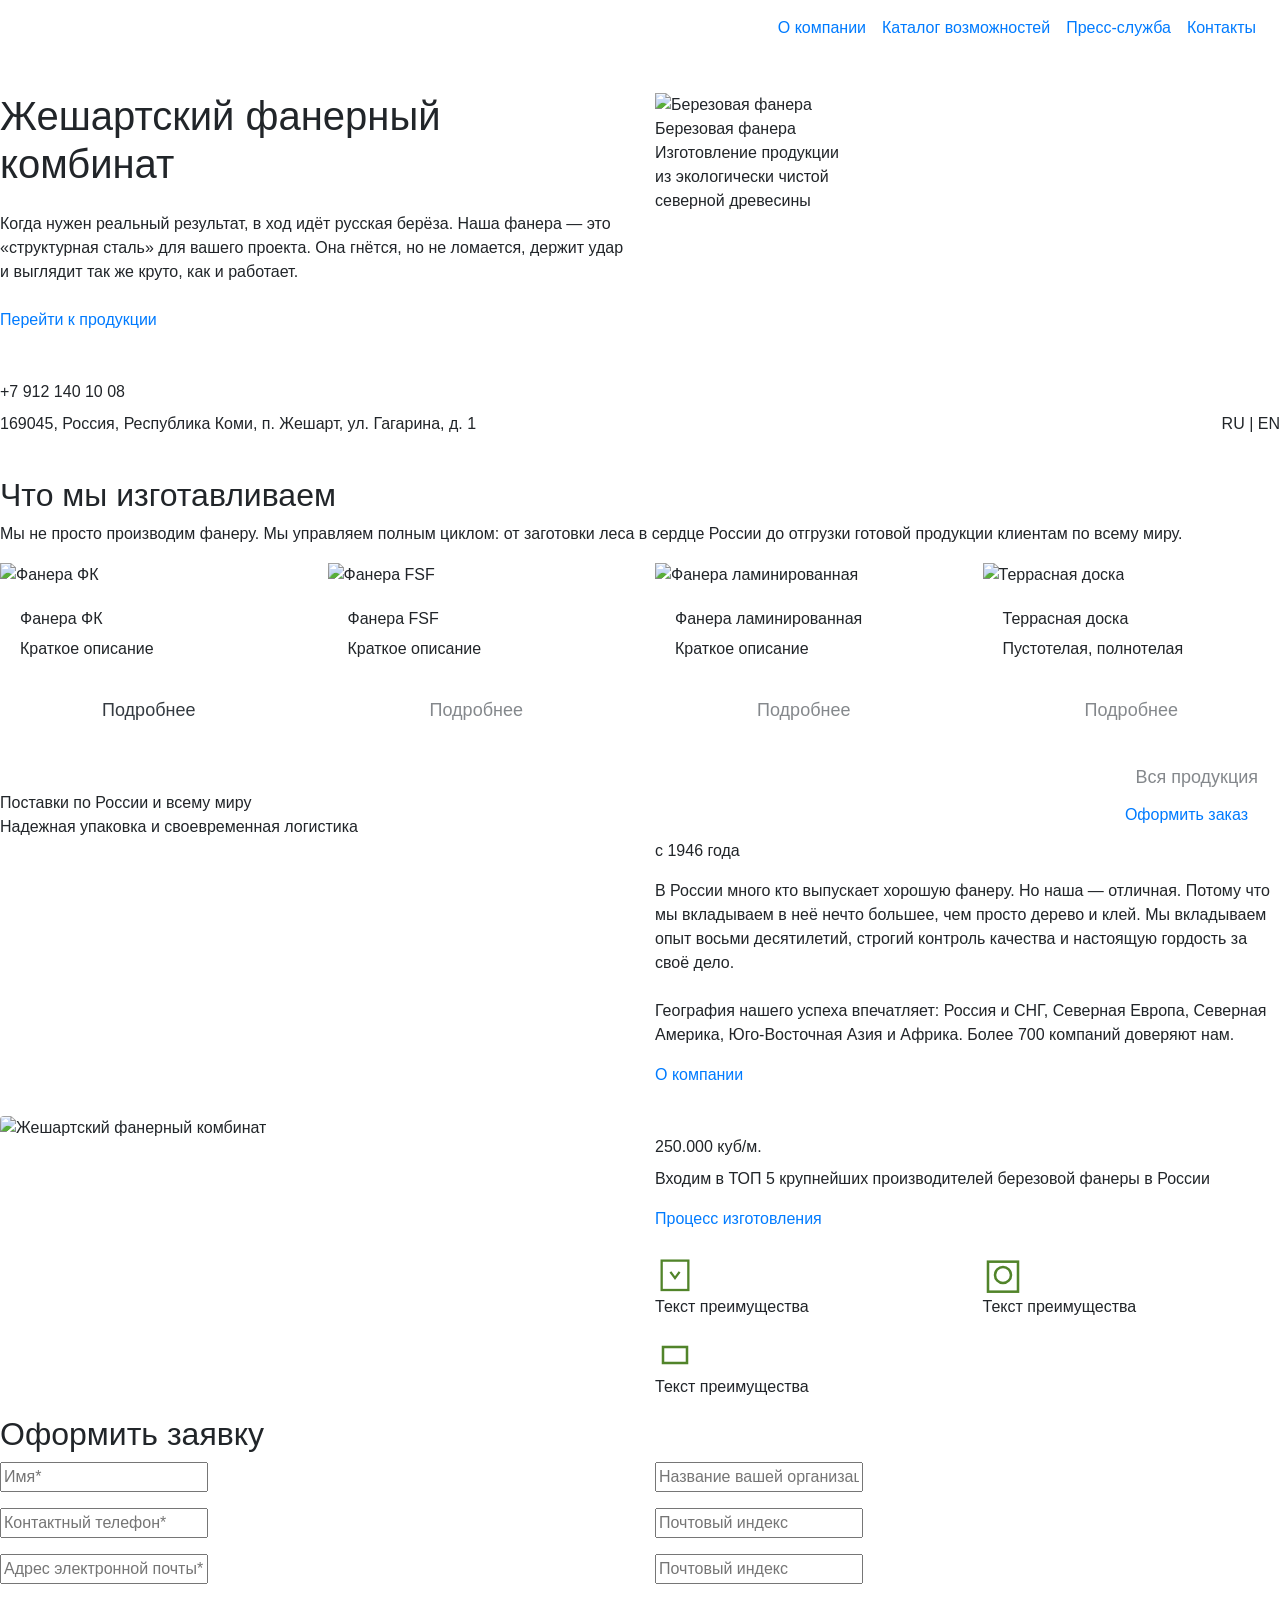
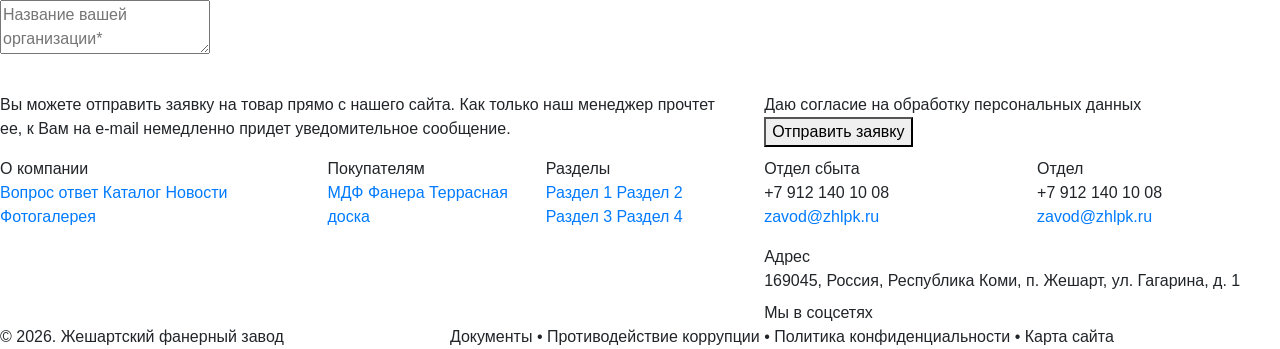
==== index.html @ d67b36ec "Create index.html" ====
<!DOCTYPE html>
<html lang="ru">
<head>
    <meta charset="UTF-8">
    <meta name="viewport" content="width=device-width, initial-scale=1.0">
    <title>Жешартский фанерный комбинат — Главная</title>

    <!-- ===== Schema.org ===== -->
    <script type="application/ld+json">
    {
        "@context": "https://schema.org",
        "@type": "Organization",
        "name": "Жешартский фанерный комбинат",
        "url": "https://example.com",
        "logo": "https://example.com/logo.png",
        "description": "Производство березовой фанеры с 1946 года. Поставки по России и всему миру.",
        "address": {
            "@type": "PostalAddress",
            "streetAddress": "ул. Гагарина, д. 1",
            "addressLocality": "п. Жешарт",
            "addressRegion": "Республика Коми",
            "postalCode": "169045",
            "addressCountry": "RU"
        },
        "contactPoint": {
            "@type": "ContactPoint",
            "telephone": "+7-912-140-10-08",
            "contactType": "sales",
            "email": "zavod@zhlpk.ru"
        }
    }
    </script>

    <!-- ===== Bootstrap 4 ===== -->
    <link rel="stylesheet" href="https://stackpath.bootstrapcdn.com/bootstrap/4.5.2/css/bootstrap.min.css">

    <!-- ===== Swiper ===== -->
    <link rel="stylesheet" href="https://cdnjs.cloudflare.com/ajax/libs/Swiper/11.0.5/swiper-bundle.min.css">

    <!-- ===== Общие стили ===== -->
    <link rel="stylesheet" href="css/common.css">

    <!-- ===== Стили главной ===== -->
    <link rel="stylesheet" href="css/index.css">

    <!-- ===== Шрифты (подгружаются в common.css) ===== -->
</head>
<body>

    <!-- ========================================
         ОСНОВНОЙ КОНТЕЙНЕР С MICRODATA
    ======================================== -->
    <div itemscope itemtype="https://schema.org/WebPage">

        <!-- ========== HERO ========== -->
        <section class="hero-section">
            <!-- Фоновые декорации -->
            <div class="hero-bg-shape"></div>
            <div class="hero-blur"></div>

            <div class="container-custom">
                <!-- Навигация -->
                <nav class="navbar navbar-expand-lg navbar-custom">
                    <div class="container-fluid px-0">
                        <!-- Логотип -->
                        <a class="navbar-brand" href="index.html" itemprop="url">
                            <div class="logo-wrapper">
                                <div class="logo-square"></div>
                                <div class="logo-square"></div>
                                <div class="logo-square"></div>
                                <div class="logo-square"></div>
                                <div class="logo-text"></div>
                            </div>
                        </a>

                        <button class="navbar-toggler" type="button" data-toggle="collapse" data-target="#mainNav">
                            <span class="navbar-toggler-icon"></span>
                        </button>

                        <div class="collapse navbar-collapse" id="mainNav">
                            <ul class="navbar-nav ml-auto align-items-lg-center">
                                <li class="nav-item"><a class="nav-link active" href="index.html">О компании</a></li>
                                <li class="nav-item"><a class="nav-link" href="#">Каталог возможностей</a></li>
                                <li class="nav-item"><a class="nav-link" href="#">Пресс-служба</a></li>
                                <li class="nav-item"><a class="nav-link" href="#">Контакты</a></li>
                            </ul>
                        </div>
                    </div>
                </nav>

                <!-- Hero контент -->
                <div class="row align-items-start" style="margin-top: 36px;">
                    <div class="col-lg-6">
                        <h1 class="hero-title" itemprop="headline">
                            Жешартский фанерный комбинат
                        </h1>
                        <p class="hero-description mt-4" itemprop="description">
                            Когда нужен реальный результат, в ход идёт русская берёза. Наша фанера — это «структурная сталь» для вашего проекта. Она гнётся, но не ломается, держит удар и выглядит так же круто, как и работает.
                        </p>
                        <div class="mt-4">
                            <a href="#" class="btn-primary-custom">Перейти к продукции</a>
                        </div>
                    </div>

                    <div class="col-lg-6 mt-5 mt-lg-0">
                        <!-- Изображение (заглушка) -->
                        <img src="https://placehold.co/883x510/104422/FFFFFF?text=Фанера" alt="Березовая фанера" class="hero-image" itemprop="image">
                        <div class="hero-outline"></div>
                        <div class="hero-label">
                            <div class="label-title">Березовая фанера</div>
                            <div class="label-sub">Изготовление продукции<br/>из экологически чистой<br/>северной древесины</div>
                        </div>
                    </div>
                </div>

                <!-- Нижняя часть hero -->
                <div class="row align-items-end mt-5" style="padding-bottom: 40px;">
                    <div class="col-md-7">
                        <div class="hero-phone">+7 912 140 10 08</div>
                        <div class="hero-address mt-2">169045, Россия, Республика Коми, п. Жешарт, ул. Гагарина, д. 1</div>
                    </div>
                    <div class="col-md-5 text-md-right mt-3 mt-md-0">
                        <div class="lang-switch">
                            <span class="lang-active">RU</span>
                            <span class="lang-divider">|</span>
                            <span class="lang-inactive">EN</span>
                        </div>
                    </div>
                </div>
            </div>
        </section>

        <!-- ========== ПРОДУКЦИЯ ========== -->
        <section class="products-section" itemscope itemtype="https://schema.org/ItemList">
            <div class="container-custom">
                <div class="products-header d-flex flex-wrap justify-content-between align-items-start">
                    <h2 class="section-title" itemprop="name">Что мы изготавливаем</h2>
                    <p class="products-subtitle" itemprop="description">
                        Мы не просто производим фанеру. Мы управляем полным циклом: от заготовки леса в сердце России до отгрузки готовой продукции клиентам по всему миру.
                    </p>
                </div>

                <!-- Карточки товаров -->
                <div class="row">
                    <div class="col-lg-3 col-md-6 mb-4" itemprop="itemListElement" itemscope itemtype="https://schema.org/ListItem">
                        <div class="card-product">
                            <div class="card-image">
                                <img src="https://placehold.co/302x181/F2EFEA/1A1B22?text=ФК" alt="Фанера ФК" itemprop="image">
                            </div>
                            <div class="card-body">
                                <div class="card-title" itemprop="name">Фанера ФК</div>
                                <div class="card-subtitle" itemprop="description">Краткое описание</div>
                            </div>
                            <div class="text-center mt-3">
                                <a href="#" class="btn-outline-dark w-100" style="font-size:18px; padding:14px;">Подробнее</a>
                            </div>
                        </div>
                    </div>

                    <div class="col-lg-3 col-md-6 mb-4" itemprop="itemListElement" itemscope itemtype="https://schema.org/ListItem">
                        <div class="card-product">
                            <div class="card-image">
                                <img src="https://placehold.co/302x181/F2EFEA/1A1B22?text=FSF" alt="Фанера FSF" itemprop="image">
                            </div>
                            <div class="card-body">
                                <div class="card-title" itemprop="name">Фанера FSF</div>
                                <div class="card-subtitle" itemprop="description">Краткое описание</div>
                            </div>
                            <div class="text-center mt-3">
                                <a href="#" class="btn-outline-dark w-100" style="font-size:18px; padding:14px; opacity:0.6;">Подробнее</a>
                            </div>
                        </div>
                    </div>

                    <div class="col-lg-3 col-md-6 mb-4" itemprop="itemListElement" itemscope itemtype="https://schema.org/ListItem">
                        <div class="card-product">
                            <div class="card-image">
                                <img src="https://placehold.co/302x181/F2EFEA/1A1B22?text=Ламинат" alt="Фанера ламинированная" itemprop="image">
                            </div>
                            <div class="card-body">
                                <div class="card-title" itemprop="name">Фанера ламинированная</div>
                                <div class="card-subtitle" itemprop="description">Краткое описание</div>
                            </div>
                            <div class="text-center mt-3">
                                <a href="#" class="btn-outline-dark w-100" style="font-size:18px; padding:14px; opacity:0.6;">Подробнее</a>
                            </div>
                        </div>
                    </div>

                    <div class="col-lg-3 col-md-6 mb-4" itemprop="itemListElement" itemscope itemtype="https://schema.org/ListItem">
                        <div class="card-product">
                            <div class="card-image">
                                <img src="https://placehold.co/302x181/F2EFEA/1A1B22?text=Террасная" alt="Террасная доска" itemprop="image">
                            </div>
                            <div class="card-body">
                                <div class="card-title" itemprop="name">Террасная доска</div>
                                <div class="card-subtitle" itemprop="description">Пустотелая, полнотелая</div>
                            </div>
                            <div class="text-center mt-3">
                                <a href="#" class="btn-outline-dark w-100" style="font-size:18px; padding:14px; opacity:0.6;">Подробнее</a>
                            </div>
                        </div>
                    </div>
                </div>

                <!-- Кнопка "Вся продукция" -->
                <div class="text-right mt-3">
                    <a href="#" class="btn-outline-dark" style="font-size:18px; padding:10px 22px; border-width:2px; opacity:0.6;">Вся продукция</a>
                </div>

                <!-- Баннер поставки -->
                <div class="shipping-banner d-flex flex-wrap align-items-center justify-content-between">
                    <div class="d-flex align-items-center gap-3 flex-wrap">
                        <div class="banner-icon"></div>
                        <div>
                            <div class="banner-title">Поставки по России и всему миру</div>
                            <div class="banner-text">Надежная упаковка и своевременная логистика</div>
                        </div>
                    </div>
                    <div class="mt-3 mt-lg-0">
                        <a href="#" class="btn-outline-white" style="padding:20px 32px;">Оформить заказ</a>
                    </div>
                </div>
            </div>
        </section>

        <!-- ========== О КОМПАНИИ ========== -->
        <section class="about-section" itemscope itemtype="https://schema.org/AboutPage">
            <div class="container-custom">
                <div class="row align-items-center">
                    <div class="col-lg-6">
                        <!-- Заглушка изображения -->
                        <img src="https://placehold.co/740x672/F2F2F1/1A1B22?text=Завод+с+1946+года" alt="Жешартский фанерный комбинат" class="img-fluid rounded" style="width:100%; height:auto;">
                    </div>
                    <div class="col-lg-6 mt-4 mt-lg-0">
                        <div class="about-number" itemprop="foundingDate">с 1946 года</div>
                        <p class="about-text mt-3" itemprop="description">
                            В России много кто выпускает хорошую фанеру. Но наша — отличная. Потому что мы вкладываем в неё нечто большее, чем просто дерево и клей. Мы вкладываем опыт восьми десятилетий, строгий контроль качества и настоящую гордость за своё дело.
                            <br><br>
                            География нашего успеха впечатляет: Россия и СНГ, Северная Европа, Северная Америка, Юго-Восточная Азия и Африка. Более 700 компаний доверяют нам.
                        </p>
                        <a href="#" class="about-link">О компании</a>

                        <div class="about-number mt-5">250.000 куб/м.</div>
                        <p class="about-text mt-2">Входим в ТОП 5 крупнейших производителей березовой фанеры в России</p>
                        <a href="#" class="about-link">Процесс изготовления</a>

                        <!-- Преимущества -->
                        <div class="row mt-4">
                            <div class="col-md-6">
                                <div class="advantage-item mb-3">
                                    <div class="advantage-icon">
                                        <svg width="40" height="40" viewBox="0 0 40 40" fill="none"><rect x="6.67" y="5.62" width="26.67" height="29.38" stroke="#51842A" stroke-width="2.3"/><path d="M15.42 16.88L20 23.13L24.58 16.88" stroke="#51842A" stroke-width="2.3"/></svg>
                                    </div>
                                    <div class="advantage-text">Текст преимущества</div>
                                </div>
                            </div>
                            <div class="col-md-6">
                                <div class="advantage-item mb-3">
                                    <div class="advantage-icon">
                                        <svg width="40" height="40" viewBox="0 0 40 40" fill="none"><rect x="5" y="6.67" width="30" height="30" stroke="#51842A" stroke-width="2.54"/><circle cx="20" cy="20" r="8" stroke="#51842A" stroke-width="2.54"/></svg>
                                    </div>
                                    <div class="advantage-text">Текст преимущества</div>
                                </div>
                            </div>
                            <div class="col-md-12">
                                <div class="advantage-item mb-3">
                                    <div class="advantage-icon">
                                        <svg width="40" height="40" viewBox="0 0 40 40" fill="none"><rect x="8" y="12" width="24" height="16" stroke="#51842A" stroke-width="2.53"/></svg>
                                    </div>
                                    <div class="advantage-text">Текст преимущества</div>
                                </div>
                            </div>
                        </div>
                    </div>
                </div>
            </div>
        </section>

        <!-- ========== ОФОРМИТЬ ЗАЯВКУ ========== -->
        <section class="request-section" itemscope itemtype="https://schema.org/ContactPage">
            <div class="container-custom">
                <h2 class="request-title" itemprop="name">Оформить заявку</h2>

                <form>
                    <div class="row">
                        <div class="col-lg-6">
                            <div class="form-group">
                                <input type="text" class="form-input" placeholder="Имя*" required>
                            </div>
                            <div class="form-group">
                                <input type="tel" class="form-input" placeholder="Контактный телефон*" required>
                            </div>
                            <div class="form-group">
                                <input type="email" class="form-input" placeholder="Адрес электронной почты*" required>
                            </div>
                        </div>
                        <div class="col-lg-6">
                            <div class="form-group">
                                <input type="text" class="form-input" placeholder="Название вашей организации*" required>
                            </div>
                            <div class="form-group">
                                <input type="text" class="form-input" placeholder="Почтовый индекс">
                            </div>
                            <div class="form-group">
                                <input type="text" class="form-input" placeholder="Почтовый индекс">
                            </div>
                        </div>
                        <div class="col-lg-12">
                            <div class="form-group">
                                <textarea class="form-textarea" placeholder="Название вашей организации*" required></textarea>
                            </div>
                        </div>
                    </div>

                    <div class="row align-items-start mt-3">
                        <div class="col-lg-7">
                            <p class="request-description">
                                Вы можете отправить заявку на товар прямо с нашего сайта. Как только наш менеджер прочтет ее, к Вам на e-mail немедленно придет уведомительное сообщение.
                            </p>
                        </div>
                        <div class="col-lg-5 mt-3 mt-lg-0">
                            <div class="d-flex flex-wrap align-items-start gap-3">
                                <div class="checkbox-wrapper">
                                    <div class="checkbox-box active"></div>
                                    <span class="checkbox-label">Даю согласие на обработку персональных данных</span>
                                </div>
                                <button type="submit" class="btn-green">Отправить заявку</button>
                            </div>
                        </div>
                    </div>
                </form>
            </div>
        </section>

        <!-- ========== ФУТЕР ========== -->
        <footer class="footer-custom" itemscope itemtype="https://schema.org/WPFooter">
            <div class="container-custom">
                <div class="row">
                    <div class="col-lg-3 col-md-6 mb-4 mb-lg-0">
                        <div class="footer-title">О компании</div>
                        <a href="#" class="footer-link">Вопрос ответ</a>
                        <a href="#" class="footer-link">Каталог</a>
                        <a href="#" class="footer-link">Новости</a>
                        <a href="#" class="footer-link">Фотогалерея</a>
                    </div>
                    <div class="col-lg-2 col-md-6 mb-4 mb-lg-0">
                        <div class="footer-title">Покупателям</div>
                        <a href="#" class="footer-link">МДФ</a>
                        <a href="#" class="footer-link">Фанера</a>
                        <a href="#" class="footer-link">Террасная доска</a>
                    </div>
                    <div class="col-lg-2 col-md-6 mb-4 mb-lg-0">
                        <div class="footer-title">Разделы</div>
                        <a href="#" class="footer-link">Раздел 1</a>
                        <a href="#" class="footer-link">Раздел 2</a>
                        <a href="#" class="footer-link">Раздел 3</a>
                        <a href="#" class="footer-link">Раздел 4</a>
                    </div>
                    <div class="col-lg-5 col-md-6">
                        <div class="row">
                            <div class="col-6">
                                <div class="footer-title">Отдел сбыта</div>
                                <div class="footer-phone">+7 912 140 10 08</div>
                                <a href="mailto:zavod@zhlpk.ru" class="footer-email">zavod@zhlpk.ru</a>
                            </div>
                            <div class="col-6">
                                <div class="footer-title">Отдел</div>
                                <div class="footer-phone">+7 912 140 10 08</div>
                                <a href="mailto:zavod@zhlpk.ru" class="footer-email">zavod@zhlpk.ru</a>
                            </div>
                        </div>
                        <div class="mt-3">
                            <div class="footer-title">Адрес</div>
                            <div class="footer-address">169045, Россия, Республика Коми, п. Жешарт, ул. Гагарина, д. 1</div>
                            <div class="d-flex align-items-center gap-3 mt-2">
                                <span class="footer-address">Мы в соцсетях</span>
                                <div class="d-flex gap-1">
                                    <a href="#"><span class="d-inline-block bg-white" style="width:16px;height:16px;"></span></a>
                                    <a href="#"><span class="d-inline-block bg-white" style="width:16px;height:16px;"></span></a>
                                    <a href="#"><span class="d-inline-block bg-white" style="width:16px;height:16px;"></span></a>
                                    <a href="#"><span class="d-inline-block bg-white" style="width:16px;height:16px;"></span></a>
                                    <a href="#"><span class="d-inline-block bg-white" style="width:16px;height:16px;"></span></a>
                                </div>
                            </div>
                        </div>
                    </div>
                </div>

                <div class="footer-divider d-flex flex-wrap justify-content-between align-items-center">
                    <div class="footer-copy">© 2026. Жешартский фанерный завод</div>
                    <div class="footer-copy text-center">
                        Документы • Противодействие коррупции • Политика конфиденциальности • Карта сайта
                    </div>
                    <div class="footer-copy text-right">
                        <!-- placeholder -->
                    </div>
                </div>
            </div>
        </footer>

    </div>
    <!-- ===== КОНЕЦ MICRODATA ===== -->

    <!-- ===== jQuery ===== -->
    <script src="https://code.jquery.com/jquery-3.5.1.min.js"></script>

    <!-- ===== Bootstrap 4 JS ===== -->
    <script src="https://stackpath.bootstrapcdn.com/bootstrap/4.5.2/js/bootstrap.bundle.min.js"></script>

    <!-- ===== Swiper JS ===== -->
    <script src="https://cdnjs.cloudflare.com/ajax/libs/Swiper/11.0.5/swiper-bundle.min.js"></script>

    <!-- ===== Общие скрипты ===== -->
    <script src="js/scripts.js"></script>

</body>
</html>
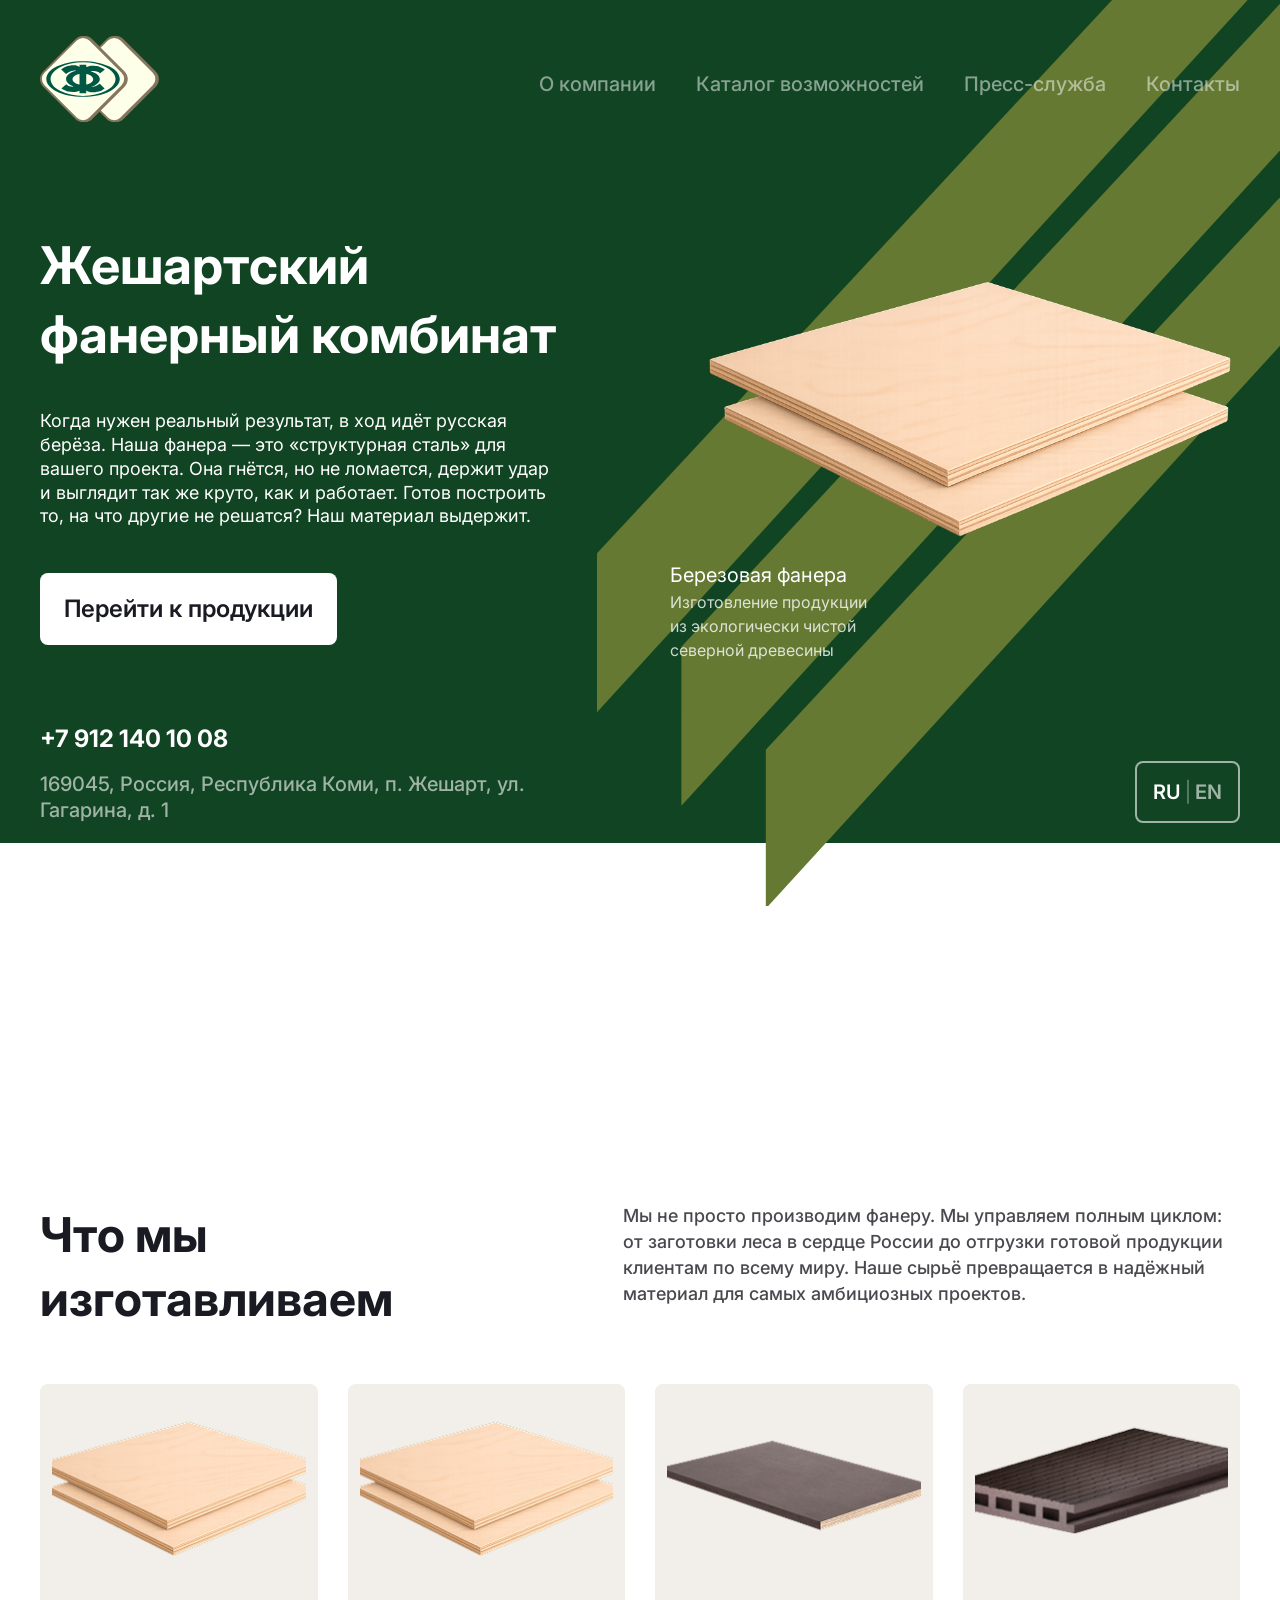
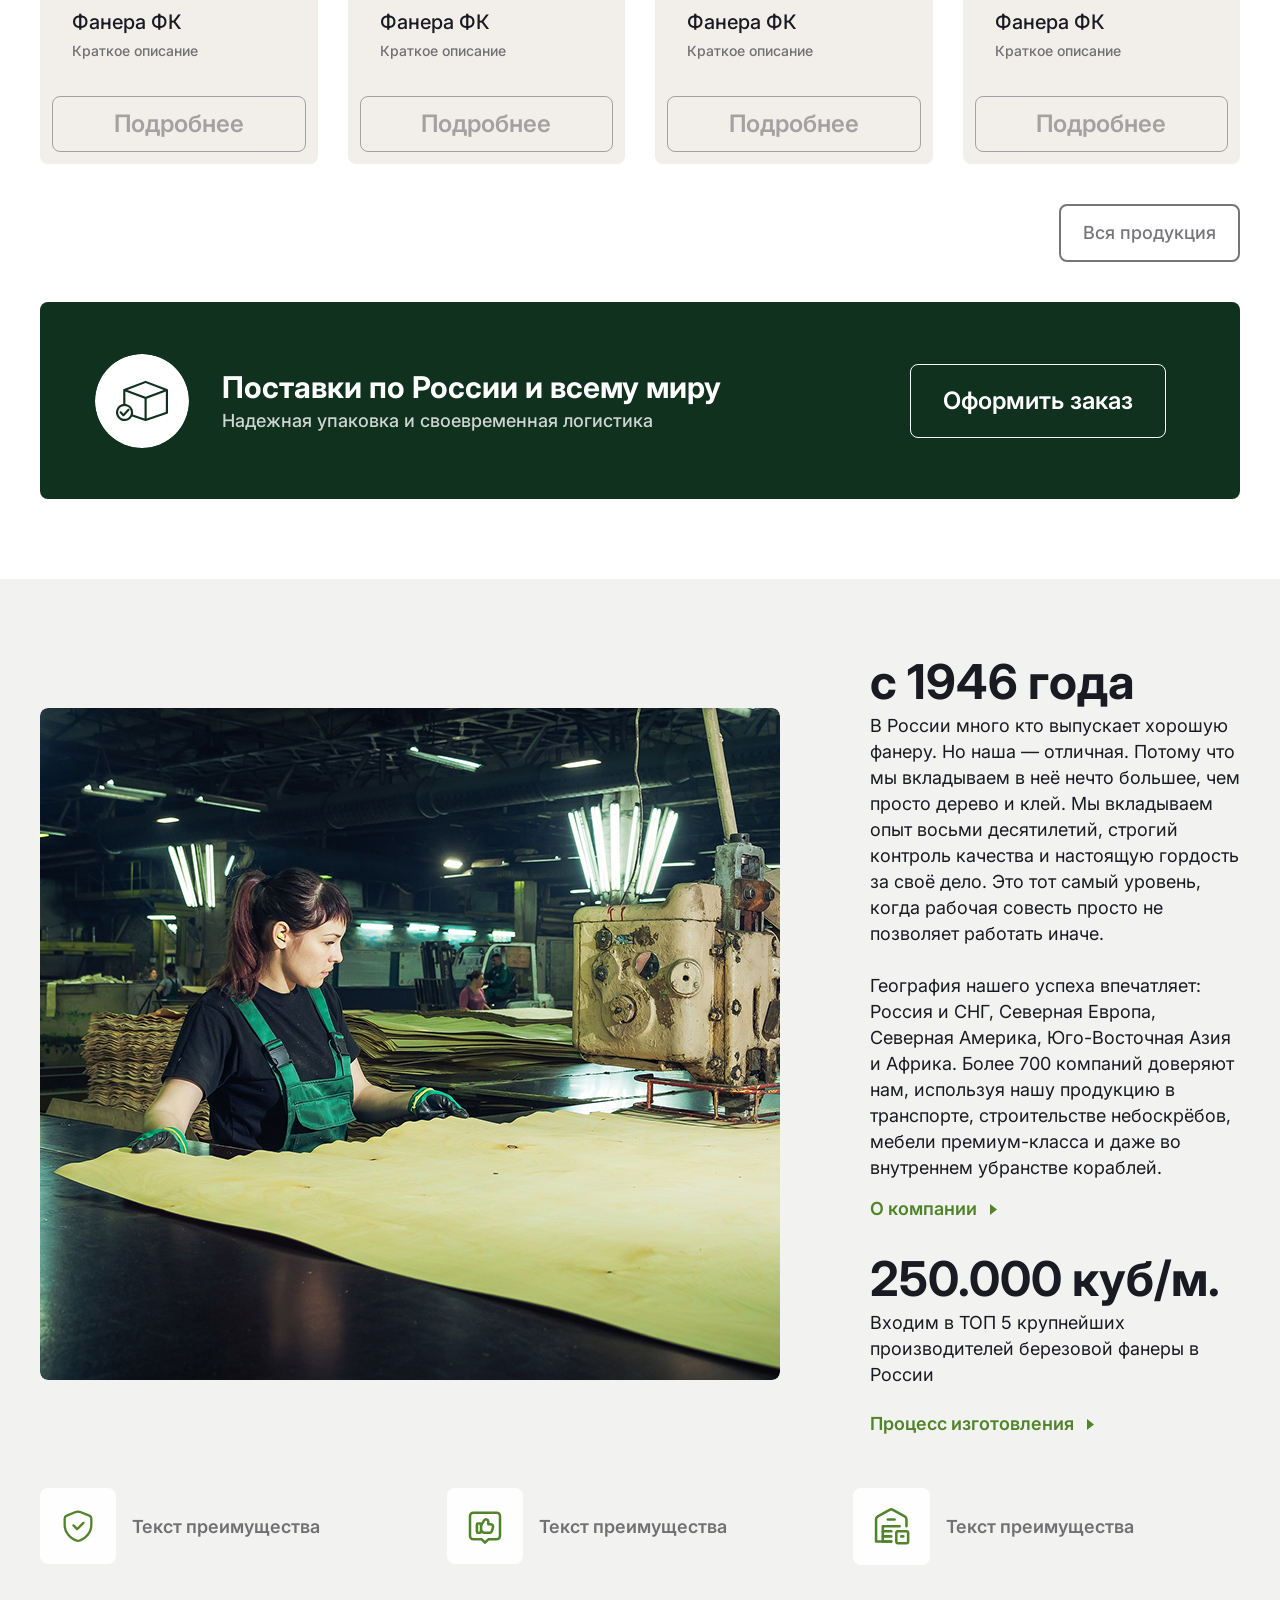
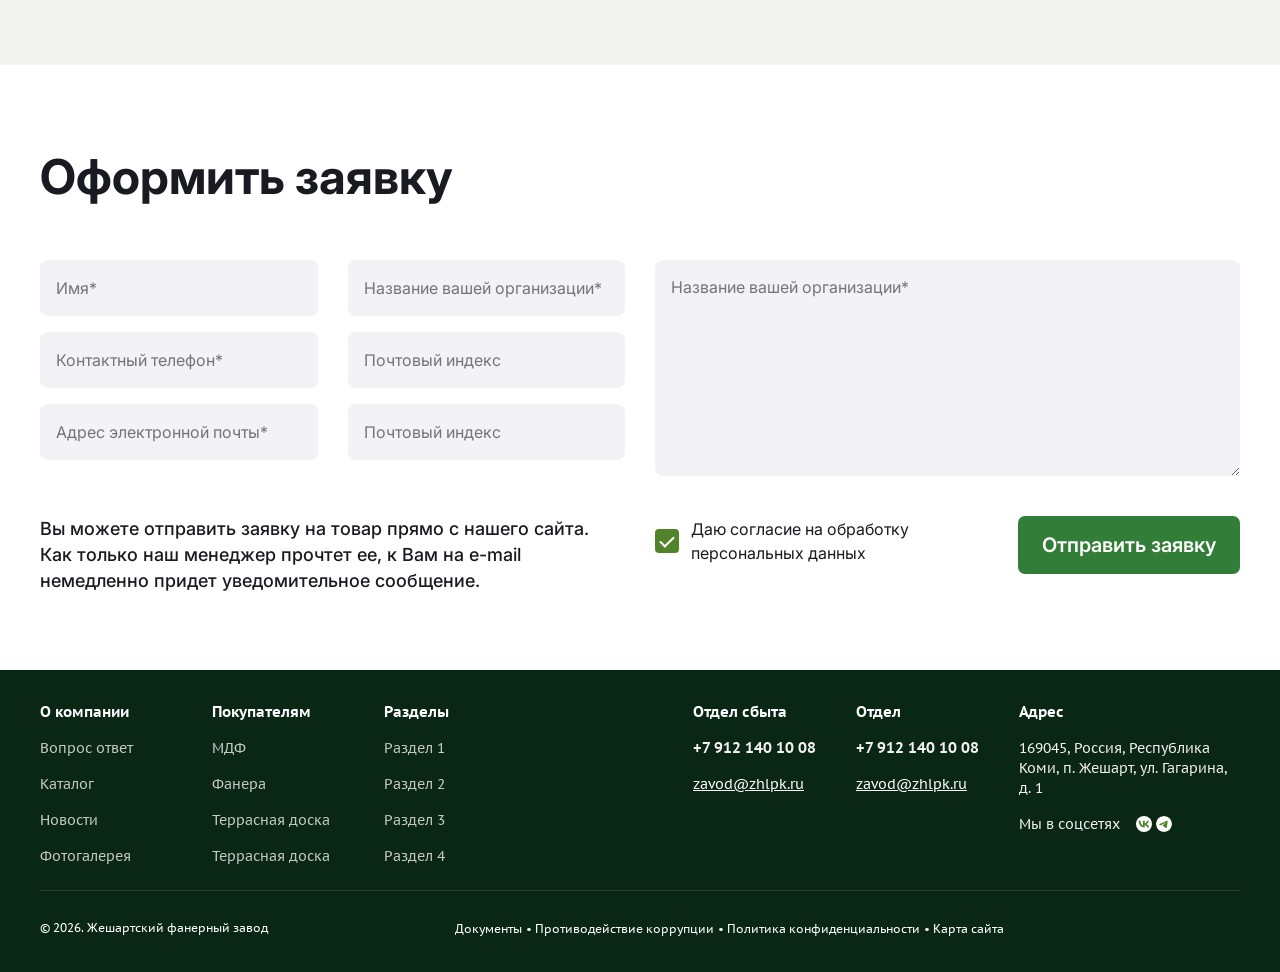
==== commit 5c843b7a: "главаная" ====
--- a/index.html
+++ b/index.html
@@ -27,14 +27,15 @@
             "telephone": "+7-912-140-10-08",
             "contactType": "sales",
             "email": "zavod@zhlpk.ru"
-        }
+        },
+        "foundingDate": "1946"
     }
     </script>
 
-    <!-- ===== Bootstrap 4 ===== -->
+    <!-- ===== Bootstrap 4 CSS ===== -->
     <link rel="stylesheet" href="https://stackpath.bootstrapcdn.com/bootstrap/4.5.2/css/bootstrap.min.css">
 
-    <!-- ===== Swiper ===== -->
+    <!-- ===== Swiper CSS ===== -->
     <link rel="stylesheet" href="https://cdnjs.cloudflare.com/ajax/libs/Swiper/11.0.5/swiper-bundle.min.css">
 
     <!-- ===== Общие стили ===== -->
@@ -42,8 +43,6 @@
 
     <!-- ===== Стили главной ===== -->
     <link rel="stylesheet" href="css/index.css">
-
-    <!-- ===== Шрифты (подгружаются в common.css) ===== -->
 </head>
 <body>
 
@@ -52,74 +51,64 @@
     ======================================== -->
     <div itemscope itemtype="https://schema.org/WebPage">
 
-        <!-- ========== HERO ========== -->
+        <!-- ========================================
+             HERO СЕКЦИЯ
+        ======================================== -->
         <section class="hero-section">
-            <!-- Фоновые декорации -->
-            <div class="hero-bg-shape"></div>
-            <div class="hero-blur"></div>
-
-            <div class="container-custom">
-                <!-- Навигация -->
-                <nav class="navbar navbar-expand-lg navbar-custom">
-                    <div class="container-fluid px-0">
-                        <!-- Логотип -->
-                        <a class="navbar-brand" href="index.html" itemprop="url">
-                            <div class="logo-wrapper">
-                                <div class="logo-square"></div>
-                                <div class="logo-square"></div>
-                                <div class="logo-square"></div>
-                                <div class="logo-square"></div>
-                                <div class="logo-text"></div>
-                            </div>
-                        </a>
-
-                        <button class="navbar-toggler" type="button" data-toggle="collapse" data-target="#mainNav">
-                            <span class="navbar-toggler-icon"></span>
-                        </button>
-
-                        <div class="collapse navbar-collapse" id="mainNav">
-                            <ul class="navbar-nav ml-auto align-items-lg-center">
-                                <li class="nav-item"><a class="nav-link active" href="index.html">О компании</a></li>
-                                <li class="nav-item"><a class="nav-link" href="#">Каталог возможностей</a></li>
-                                <li class="nav-item"><a class="nav-link" href="#">Пресс-служба</a></li>
-                                <li class="nav-item"><a class="nav-link" href="#">Контакты</a></li>
-                            </ul>
-                        </div>
-                    </div>
-                </nav>
-
-                <!-- Hero контент -->
-                <div class="row align-items-start" style="margin-top: 36px;">
-                    <div class="col-lg-6">
-                        <h1 class="hero-title" itemprop="headline">
-                            Жешартский фанерный комбинат
-                        </h1>
-                        <p class="hero-description mt-4" itemprop="description">
-                            Когда нужен реальный результат, в ход идёт русская берёза. Наша фанера — это «структурная сталь» для вашего проекта. Она гнётся, но не ломается, держит удар и выглядит так же круто, как и работает.
-                        </p>
-                        <div class="mt-4">
-                            <a href="#" class="btn-primary-custom">Перейти к продукции</a>
-                        </div>
-                    </div>
-
-                    <div class="col-lg-6 mt-5 mt-lg-0">
-                        <!-- Изображение (заглушка) -->
-                        <img src="https://placehold.co/883x510/104422/FFFFFF?text=Фанера" alt="Березовая фанера" class="hero-image" itemprop="image">
-                        <div class="hero-outline"></div>
-                        <div class="hero-label">
-                            <div class="label-title">Березовая фанера</div>
-                            <div class="label-sub">Изготовление продукции<br/>из экологически чистой<br/>северной древесины</div>
-                        </div>
-                    </div>
-                </div>
-
-                <!-- Нижняя часть hero -->
-                <div class="row align-items-end mt-5" style="padding-bottom: 40px;">
-                    <div class="col-md-7">
-                        <div class="hero-phone">+7 912 140 10 08</div>
-                        <div class="hero-address mt-2">169045, Россия, Республика Коми, п. Жешарт, ул. Гагарина, д. 1</div>
-                    </div>
-                    <div class="col-md-5 text-md-right mt-3 mt-md-0">
+            <div class="hero-section-bg">
+                <div class="container-custom">
+                    <!-- Фоновые декорации -->
+                    <div class="hero-bg-shape-2"></div>
+                    <!-- Верхняя часть: логотип + навигация -->
+                    <div class="hero-top">
+                        <div class="logo-wrapper">
+                            <a href="/">
+                                <img src="./svg/logo-header.svg" alt="Жешартский фанерный комбинат">
+                            </a>
+                        </div>
+    
+                        <nav class="hero-nav">
+                            <a href="about.html" class="hero-nav-link">О компании</a>
+                            <a href="catalog.html" class="hero-nav-link">Каталог возможностей</a>
+                            <a href="press.html" class="hero-nav-link">Пресс-служба</a>
+                            <a href="contacts.html" class="hero-nav-link">Контакты</a>
+                        </nav>
+                    </div>
+    
+                    <!-- Средняя часть: контент -->
+                    <div class="hero-content">
+                        <div class="hero-text">
+                            <h1 class="hero-title">Жешартский фанерный комбинат</h1>
+                            <p class="hero-description">
+                                Когда нужен реальный результат, в ход идёт русская берёза. Наша фанера — это «структурная сталь» для вашего проекта. Она гнётся, но не ломается, держит удар и выглядит так же круто, как и работает. Готов построить то, на что другие не решатся? Наш материал выдержит.
+                            </p>
+                            <div class="hero-btn-wrap">
+                                <a href="catalog.html" class="btn-primary-custom">Перейти к продукции</a>
+                            </div>
+                        </div>
+    
+                        <div class="hero-image-wrapper">
+                            <img class="hero-image" src="./image/main-header-img.png" alt="Березовая фанера">
+                            <div class="hero-outline">
+                                <svg xmlns="http://www.w3.org/2000/svg" width="394" height="192" viewBox="0 0 394 192" fill="none">
+                                    <path d="M0.338379 191.5L207.885 0.5H393.105" stroke="white"/>
+                                </svg>
+                            </div>
+                            <div class="hero-label">
+                                <div class="hero-label-title">Березовая фанера</div>
+                                <div class="hero-label-sub">
+                                    Изготовление продукции<br>из экологически чистой<br>северной древесины
+                                </div>
+                            </div>
+                        </div>
+                    </div>
+    
+                    <!-- Нижняя часть: контакты + язык -->
+                    <div class="hero-bottom">
+                        <div class="hero-contacts">
+                            <a href="tel:+7 912 140 10 08" class="hero-phone">+7 912 140 10 08</a>
+                            <div class="hero-address">169045, Россия, Республика Коми, п. Жешарт, ул. Гагарина, д. 1</div>
+                        </div>
                         <div class="lang-switch">
                             <span class="lang-active">RU</span>
                             <span class="lang-divider">|</span>
@@ -130,202 +119,238 @@
             </div>
         </section>
 
-        <!-- ========== ПРОДУКЦИЯ ========== -->
-        <section class="products-section" itemscope itemtype="https://schema.org/ItemList">
+        <!-- ========================================
+             СЕКЦИЯ ПРОДУКЦИИ
+        ======================================== -->
+        <section class="products-section">
             <div class="container-custom">
-                <div class="products-header d-flex flex-wrap justify-content-between align-items-start">
-                    <h2 class="section-title" itemprop="name">Что мы изготавливаем</h2>
-                    <p class="products-subtitle" itemprop="description">
-                        Мы не просто производим фанеру. Мы управляем полным циклом: от заготовки леса в сердце России до отгрузки готовой продукции клиентам по всему миру.
+                <div class="products-header">
+                    <h2 class="section-title">Что мы изготавливаем</h2>
+                    <p class="products-subtitle">
+                        Мы не просто производим фанеру. Мы управляем полным циклом: от заготовки леса в сердце России до отгрузки готовой продукции клиентам по всему миру. Наше сырьё превращается в надёжный материал для самых амбициозных проектов.
                     </p>
                 </div>
 
                 <!-- Карточки товаров -->
                 <div class="row">
-                    <div class="col-lg-3 col-md-6 mb-4" itemprop="itemListElement" itemscope itemtype="https://schema.org/ListItem">
+                    <a href="#" class="col-lg-3 col-md-6 mb-4">
                         <div class="card-product">
                             <div class="card-image">
-                                <img src="https://placehold.co/302x181/F2EFEA/1A1B22?text=ФК" alt="Фанера ФК" itemprop="image">
+                                <img src="./image/product-1.png" alt="Фанера ФК">
                             </div>
                             <div class="card-body">
-                                <div class="card-title" itemprop="name">Фанера ФК</div>
-                                <div class="card-subtitle" itemprop="description">Краткое описание</div>
-                            </div>
-                            <div class="text-center mt-3">
-                                <a href="#" class="btn-outline-dark w-100" style="font-size:18px; padding:14px;">Подробнее</a>
-                            </div>
-                        </div>
-                    </div>
-
-                    <div class="col-lg-3 col-md-6 mb-4" itemprop="itemListElement" itemscope itemtype="https://schema.org/ListItem">
+                                <div class="card-title">Фанера ФК</div>
+                                <div class="card-subtitle">Краткое описание</div>
+                            </div>
+                            <div class="mt-3">
+                                <span class="btn-detail">Подробнее</span>
+                            </div>
+                        </div>
+                    </a>
+
+                    <a href="#" class="col-lg-3 col-md-6 mb-4">
                         <div class="card-product">
                             <div class="card-image">
-                                <img src="https://placehold.co/302x181/F2EFEA/1A1B22?text=FSF" alt="Фанера FSF" itemprop="image">
+                                <img src="./image/product-1.png" alt="Фанера ФК">
                             </div>
                             <div class="card-body">
-                                <div class="card-title" itemprop="name">Фанера FSF</div>
-                                <div class="card-subtitle" itemprop="description">Краткое описание</div>
-                            </div>
-                            <div class="text-center mt-3">
-                                <a href="#" class="btn-outline-dark w-100" style="font-size:18px; padding:14px; opacity:0.6;">Подробнее</a>
-                            </div>
-                        </div>
-                    </div>
-
-                    <div class="col-lg-3 col-md-6 mb-4" itemprop="itemListElement" itemscope itemtype="https://schema.org/ListItem">
+                                <div class="card-title">Фанера ФК</div>
+                                <div class="card-subtitle">Краткое описание</div>
+                            </div>
+                            <div class="mt-3">
+                                <span class="btn-detail">Подробнее</span>
+                            </div>
+                        </div>
+                    </a>
+
+                    <a href="#" class="col-lg-3 col-md-6 mb-4">
                         <div class="card-product">
                             <div class="card-image">
-                                <img src="https://placehold.co/302x181/F2EFEA/1A1B22?text=Ламинат" alt="Фанера ламинированная" itemprop="image">
+                                <img src="./image/product-2.png" alt="Фанера ФК">
                             </div>
                             <div class="card-body">
-                                <div class="card-title" itemprop="name">Фанера ламинированная</div>
-                                <div class="card-subtitle" itemprop="description">Краткое описание</div>
-                            </div>
-                            <div class="text-center mt-3">
-                                <a href="#" class="btn-outline-dark w-100" style="font-size:18px; padding:14px; opacity:0.6;">Подробнее</a>
-                            </div>
-                        </div>
-                    </div>
-
-                    <div class="col-lg-3 col-md-6 mb-4" itemprop="itemListElement" itemscope itemtype="https://schema.org/ListItem">
+                                <div class="card-title">Фанера ФК</div>
+                                <div class="card-subtitle">Краткое описание</div>
+                            </div>
+                            <div class="mt-3">
+                                <span class="btn-detail">Подробнее</span>
+                            </div>
+                        </div>
+                    </a>
+
+                    <a href="#" class="col-lg-3 col-md-6 mb-4">
                         <div class="card-product">
                             <div class="card-image">
-                                <img src="https://placehold.co/302x181/F2EFEA/1A1B22?text=Террасная" alt="Террасная доска" itemprop="image">
+                                <img src="./image/product-3.png" alt="Фанера ФК">
                             </div>
                             <div class="card-body">
-                                <div class="card-title" itemprop="name">Террасная доска</div>
-                                <div class="card-subtitle" itemprop="description">Пустотелая, полнотелая</div>
-                            </div>
-                            <div class="text-center mt-3">
-                                <a href="#" class="btn-outline-dark w-100" style="font-size:18px; padding:14px; opacity:0.6;">Подробнее</a>
-                            </div>
-                        </div>
-                    </div>
+                                <div class="card-title">Фанера ФК</div>
+                                <div class="card-subtitle">Краткое описание</div>
+                            </div>
+                            <div class="mt-3">
+                                <span class="btn-detail">Подробнее</span>
+                            </div>
+                        </div>
+                    </a>
                 </div>
 
                 <!-- Кнопка "Вся продукция" -->
                 <div class="text-right mt-3">
-                    <a href="#" class="btn-outline-dark" style="font-size:18px; padding:10px 22px; border-width:2px; opacity:0.6;">Вся продукция</a>
-                </div>
-
-                <!-- Баннер поставки -->
-                <div class="shipping-banner d-flex flex-wrap align-items-center justify-content-between">
-                    <div class="d-flex align-items-center gap-3 flex-wrap">
+                    <a href="catalog.html" class="btn-all-products">Вся продукция</a>
+                </div>
+
+                <!-- Баннер поставок -->
+                <div class="shipping-banner">
+                    <div class="banner-left">
                         <div class="banner-icon"></div>
                         <div>
                             <div class="banner-title">Поставки по России и всему миру</div>
                             <div class="banner-text">Надежная упаковка и своевременная логистика</div>
                         </div>
                     </div>
-                    <div class="mt-3 mt-lg-0">
-                        <a href="#" class="btn-outline-white" style="padding:20px 32px;">Оформить заказ</a>
-                    </div>
+                    <a href="contacts.html" class="btn-outline-white" style="padding:20px 32px;">Оформить заказ</a>
                 </div>
             </div>
         </section>
 
-        <!-- ========== О КОМПАНИИ ========== -->
-        <section class="about-section" itemscope itemtype="https://schema.org/AboutPage">
+        <!-- ========================================
+             СЕКЦИЯ "О КОМПАНИИ"
+        ======================================== -->
+        <section class="about-section">
             <div class="container-custom">
-                <div class="row align-items-center">
-                    <div class="col-lg-6">
-                        <!-- Заглушка изображения -->
-                        <img src="https://placehold.co/740x672/F2F2F1/1A1B22?text=Завод+с+1946+года" alt="Жешартский фанерный комбинат" class="img-fluid rounded" style="width:100%; height:auto;">
-                    </div>
-                    <div class="col-lg-6 mt-4 mt-lg-0">
-                        <div class="about-number" itemprop="foundingDate">с 1946 года</div>
-                        <p class="about-text mt-3" itemprop="description">
-                            В России много кто выпускает хорошую фанеру. Но наша — отличная. Потому что мы вкладываем в неё нечто большее, чем просто дерево и клей. Мы вкладываем опыт восьми десятилетий, строгий контроль качества и настоящую гордость за своё дело.
-                            <br><br>
-                            География нашего успеха впечатляет: Россия и СНГ, Северная Европа, Северная Америка, Юго-Восточная Азия и Африка. Более 700 компаний доверяют нам.
-                        </p>
-                        <a href="#" class="about-link">О компании</a>
-
-                        <div class="about-number mt-5">250.000 куб/м.</div>
-                        <p class="about-text mt-2">Входим в ТОП 5 крупнейших производителей березовой фанеры в России</p>
-                        <a href="#" class="about-link">Процесс изготовления</a>
-
-                        <!-- Преимущества -->
-                        <div class="row mt-4">
-                            <div class="col-md-6">
-                                <div class="advantage-item mb-3">
-                                    <div class="advantage-icon">
-                                        <svg width="40" height="40" viewBox="0 0 40 40" fill="none"><rect x="6.67" y="5.62" width="26.67" height="29.38" stroke="#51842A" stroke-width="2.3"/><path d="M15.42 16.88L20 23.13L24.58 16.88" stroke="#51842A" stroke-width="2.3"/></svg>
-                                    </div>
-                                    <div class="advantage-text">Текст преимущества</div>
-                                </div>
-                            </div>
-                            <div class="col-md-6">
-                                <div class="advantage-item mb-3">
-                                    <div class="advantage-icon">
-                                        <svg width="40" height="40" viewBox="0 0 40 40" fill="none"><rect x="5" y="6.67" width="30" height="30" stroke="#51842A" stroke-width="2.54"/><circle cx="20" cy="20" r="8" stroke="#51842A" stroke-width="2.54"/></svg>
-                                    </div>
-                                    <div class="advantage-text">Текст преимущества</div>
-                                </div>
-                            </div>
-                            <div class="col-md-12">
-                                <div class="advantage-item mb-3">
-                                    <div class="advantage-icon">
-                                        <svg width="40" height="40" viewBox="0 0 40 40" fill="none"><rect x="8" y="12" width="24" height="16" stroke="#51842A" stroke-width="2.53"/></svg>
-                                    </div>
-                                    <div class="advantage-text">Текст преимущества</div>
-                                </div>
-                            </div>
-                        </div>
+                <!-- Ряд: слайдер + текст -->
+                <div class="about-row">
+                    <!-- Левая колонка: слайдер -->
+                    <div class="about-slider-wrapper">
+                        <div class="swiper-container about-swiper">
+                            <div class="swiper-wrapper">
+                                <div class="swiper-slide">
+                                    <img src="./image/na_sklade_pilovochnika 1.png" alt="Жешартский фанерный комбинат 1">
+                                </div>
+                                <div class="swiper-slide">
+                                    <img src="https://placehold.co/740x672/104422/FFFFFF?text=Производство+фанеры" alt="Производство фанеры">
+                                </div>
+                                <div class="swiper-slide">
+                                    <img src="https://placehold.co/740x672/657932/FFFFFF?text=Древесина" alt="Древесина для производства">
+                                </div>
+                                <div class="swiper-slide">
+                                    <img src="https://placehold.co/740x672/0A2716/FFFFFF?text=Готовая+продукция" alt="Готовая продукция">
+                                </div>
+                            </div>
+                            <div class="swiper-pagination about-pagination"></div>
+                        </div>
+                    </div>
+
+                    <!-- Правая колонка: текст -->
+                    <div class="about-text-wrapper">
+                        <!-- Блок 1: с 1946 года -->
+                        <div>
+                            <div>
+                                <div>
+                                    <div class="about-number">с 1946 года</div>
+                                    <p class="about-text">
+                                        В России много кто выпускает хорошую фанеру. Но наша — отличная. Потому что мы вкладываем в неё нечто большее, чем просто дерево и клей. Мы вкладываем опыт восьми десятилетий, строгий контроль качества и настоящую гордость за своё дело. Это тот самый уровень, когда рабочая совесть просто не позволяет работать иначе.
+                                        <br><br>
+                                        География нашего успеха впечатляет: Россия и СНГ, Северная Европа, Северная Америка, Юго-Восточная Азия и Африка. Более 700 компаний доверяют нам, используя нашу продукцию в транспорте, строительстве небоскрёбов, мебели премиум-класса и даже во внутреннем убранстве кораблей.
+                                    </p>
+                                </div>
+                                <a href="about.html" class="about-link">
+                                    О компании
+                                </a>
+                            </div>
+
+                            <!-- Блок 2: 250.000 куб/м -->
+                            <div class="mt-4">
+                                <div>
+                                    <div class="about-number">250.000 куб/м.</div>
+                                    <p class="about-text">Входим в ТОП 5 крупнейших производителей березовой фанеры в России</p>
+                                </div>
+                                <a href="production.html" class="about-link mt-2">Процесс изготовления</a>
+                            </div>
+                        </div>
+                    </div>
+                </div>
+
+                <!-- Преимущества - на всю ширину -->
+                <div class="advantages-row">
+                    <div class="advantage-item">
+                        <div class="advantage-icon">
+                            <img src="./svg/Shield.svg" alt="">
+                        </div>
+                        <div class="advantage-text">Текст преимущества</div>
+                    </div>
+
+                    <div class="advantage-item">
+                        <div class="advantage-icon">
+                            <img src="./svg/Like.svg" alt="">
+                        </div>
+                        <div class="advantage-text">Текст преимущества</div>
+                    </div>
+
+                    <div class="advantage-item">
+                        <div class="advantage-icon">
+                            <img src="./svg/delivery.svg" alt="">
+                        </div>
+                        <div class="advantage-text">Текст преимущества</div>
                     </div>
                 </div>
             </div>
         </section>
 
-        <!-- ========== ОФОРМИТЬ ЗАЯВКУ ========== -->
-        <section class="request-section" itemscope itemtype="https://schema.org/ContactPage">
+        <!-- ========================================
+             СЕКЦИЯ ЗАЯВКИ
+        ======================================== -->
+        <section class="request-section">
             <div class="container-custom">
-                <h2 class="request-title" itemprop="name">Оформить заявку</h2>
+                <h2 class="request-title">Оформить заявку</h2>
 
                 <form>
                     <div class="row">
+                        <div class="col-lg-3">
+                            <div class="form-group">
+                                <input type="text" class="form-input" placeholder="Имя*" required>
+                            </div>
+                            <div class="form-group">
+                                <input type="tel" class="form-input" placeholder="Контактный телефон*" required>
+                            </div>
+                            <div class="form-group">
+                                <input type="email" class="form-input" placeholder="Адрес электронной почты*" required>
+                            </div>
+                        </div>
+
+                        <div class="col-lg-3">
+                            <div class="form-group">
+                                <input type="text" class="form-input" placeholder="Название вашей организации*" required>
+                            </div>
+                            <div class="form-group">
+                                <input type="text" class="form-input" placeholder="Почтовый индекс">
+                            </div>
+                            <div class="form-group">
+                                <input type="text" class="form-input" placeholder="Почтовый индекс">
+                            </div>
+                        </div>
+
                         <div class="col-lg-6">
                             <div class="form-group">
-                                <input type="text" class="form-input" placeholder="Имя*" required>
-                            </div>
-                            <div class="form-group">
-                                <input type="tel" class="form-input" placeholder="Контактный телефон*" required>
-                            </div>
-                            <div class="form-group">
-                                <input type="email" class="form-input" placeholder="Адрес электронной почты*" required>
-                            </div>
-                        </div>
+                                <textarea class="form-textarea" placeholder="Название вашей организации*" required></textarea>
+                            </div>
+                        </div>
+                    </div>
+
+                    <div class="row align-items-start mt-3">
                         <div class="col-lg-6">
-                            <div class="form-group">
-                                <input type="text" class="form-input" placeholder="Название вашей организации*" required>
-                            </div>
-                            <div class="form-group">
-                                <input type="text" class="form-input" placeholder="Почтовый индекс">
-                            </div>
-                            <div class="form-group">
-                                <input type="text" class="form-input" placeholder="Почтовый индекс">
-                            </div>
-                        </div>
-                        <div class="col-lg-12">
-                            <div class="form-group">
-                                <textarea class="form-textarea" placeholder="Название вашей организации*" required></textarea>
-                            </div>
-                        </div>
-                    </div>
-
-                    <div class="row align-items-start mt-3">
-                        <div class="col-lg-7">
                             <p class="request-description">
                                 Вы можете отправить заявку на товар прямо с нашего сайта. Как только наш менеджер прочтет ее, к Вам на e-mail немедленно придет уведомительное сообщение.
                             </p>
                         </div>
-                        <div class="col-lg-5 mt-3 mt-lg-0">
-                            <div class="d-flex flex-wrap align-items-start gap-3">
-                                <div class="checkbox-wrapper">
-                                    <div class="checkbox-box active"></div>
+                        <div class="col-lg-6 mt-3 mt-lg-0">
+                            <div class="form-actions">
+                                <label class="custom-checkbox">
+                                    <input type="checkbox" checked>
+                                    <span class="checkmark"></span>
                                     <span class="checkbox-label">Даю согласие на обработку персональных данных</span>
-                                </div>
-                                <button type="submit" class="btn-green">Отправить заявку</button>
+                                </label>
+                                <button type="submit" class="btn-submit">Отправить заявку</button>
                             </div>
                         </div>
                     </div>
@@ -333,74 +358,82 @@
             </div>
         </section>
 
-        <!-- ========== ФУТЕР ========== -->
+        <!-- ========================================
+             ФУТЕР
+        ======================================== -->
         <footer class="footer-custom" itemscope itemtype="https://schema.org/WPFooter">
             <div class="container-custom">
-                <div class="row">
-                    <div class="col-lg-3 col-md-6 mb-4 mb-lg-0">
-                        <div class="footer-title">О компании</div>
-                        <a href="#" class="footer-link">Вопрос ответ</a>
-                        <a href="#" class="footer-link">Каталог</a>
-                        <a href="#" class="footer-link">Новости</a>
-                        <a href="#" class="footer-link">Фотогалерея</a>
-                    </div>
-                    <div class="col-lg-2 col-md-6 mb-4 mb-lg-0">
-                        <div class="footer-title">Покупателям</div>
-                        <a href="#" class="footer-link">МДФ</a>
-                        <a href="#" class="footer-link">Фанера</a>
-                        <a href="#" class="footer-link">Террасная доска</a>
-                    </div>
-                    <div class="col-lg-2 col-md-6 mb-4 mb-lg-0">
-                        <div class="footer-title">Разделы</div>
-                        <a href="#" class="footer-link">Раздел 1</a>
-                        <a href="#" class="footer-link">Раздел 2</a>
-                        <a href="#" class="footer-link">Раздел 3</a>
-                        <a href="#" class="footer-link">Раздел 4</a>
-                    </div>
-                    <div class="col-lg-5 col-md-6">
-                        <div class="row">
-                            <div class="col-6">
-                                <div class="footer-title">Отдел сбыта</div>
-                                <div class="footer-phone">+7 912 140 10 08</div>
-                                <a href="mailto:zavod@zhlpk.ru" class="footer-email">zavod@zhlpk.ru</a>
-                            </div>
-                            <div class="col-6">
-                                <div class="footer-title">Отдел</div>
-                                <div class="footer-phone">+7 912 140 10 08</div>
-                                <a href="mailto:zavod@zhlpk.ru" class="footer-email">zavod@zhlpk.ru</a>
-                            </div>
-                        </div>
-                        <div class="mt-3">
+                <!-- Верхняя часть: меню + контакты в один ряд -->
+                <div class="footer-top">
+                    <!-- Левая часть: меню -->
+                    <div class="footer-menu">
+                        <div class="footer-col">
+                            <div class="footer-title">О компании</div>
+                            <a href="#" class="footer-link">Вопрос ответ</a>
+                            <a href="#" class="footer-link">Каталог</a>
+                            <a href="#" class="footer-link">Новости</a>
+                            <a href="#" class="footer-link">Фотогалерея</a>
+                        </div>
+
+                        <div class="footer-col">
+                            <div class="footer-title">Покупателям</div>
+                            <a href="#" class="footer-link">МДФ</a>
+                            <a href="#" class="footer-link">Фанера</a>
+                            <a href="#" class="footer-link">Террасная доска</a>
+                            <a href="#" class="footer-link">Террасная доска</a>
+                        </div>
+
+                        <div class="footer-col">
+                            <div class="footer-title">Разделы</div>
+                            <a href="#" class="footer-link">Раздел 1</a>
+                            <a href="#" class="footer-link">Раздел 2</a>
+                            <a href="#" class="footer-link">Раздел 3</a>
+                            <a href="#" class="footer-link">Раздел 4</a>
+                        </div>
+                    </div>
+
+                    <!-- Правая часть: контакты -->
+                    <div class="footer-contacts">
+                        <div class="footer-contact-col">
+                            <div class="footer-title">Отдел сбыта</div>
+                            <div class="footer-phone">+7 912 140 10 08</div>
+                            <a href="mailto:zavod@zhlpk.ru" class="footer-email">zavod@zhlpk.ru</a>
+                        </div>
+
+                        <div class="footer-contact-col">
+                            <div class="footer-title">Отдел</div>
+                            <div class="footer-phone">+7 912 140 10 08</div>
+                            <a href="mailto:zavod@zhlpk.ru" class="footer-email">zavod@zhlpk.ru</a>
+                        </div>
+
+                        <div class="footer-location">
                             <div class="footer-title">Адрес</div>
                             <div class="footer-address">169045, Россия, Республика Коми, п. Жешарт, ул. Гагарина, д. 1</div>
-                            <div class="d-flex align-items-center gap-3 mt-2">
-                                <span class="footer-address">Мы в соцсетях</span>
-                                <div class="d-flex gap-1">
-                                    <a href="#"><span class="d-inline-block bg-white" style="width:16px;height:16px;"></span></a>
-                                    <a href="#"><span class="d-inline-block bg-white" style="width:16px;height:16px;"></span></a>
-                                    <a href="#"><span class="d-inline-block bg-white" style="width:16px;height:16px;"></span></a>
-                                    <a href="#"><span class="d-inline-block bg-white" style="width:16px;height:16px;"></span></a>
-                                    <a href="#"><span class="d-inline-block bg-white" style="width:16px;height:16px;"></span></a>
-                                </div>
-                            </div>
-                        </div>
-                    </div>
-                </div>
-
-                <div class="footer-divider d-flex flex-wrap justify-content-between align-items-center">
-                    <div class="footer-copy">© 2026. Жешартский фанерный завод</div>
-                    <div class="footer-copy text-center">
-                        Документы • Противодействие коррупции • Политика конфиденциальности • Карта сайта
-                    </div>
-                    <div class="footer-copy text-right">
-                        <!-- placeholder -->
+                            <div class="footer-social">
+                                <span class="footer-social-label">Мы в соцсетях</span>
+                                <div class="footer-social-icons">
+                                    <a href="" class="social-icon social-icon-vk"></a>
+                                    <a href="" class="social-icon social-icon-tg"></a>
+                                </div>
+                            </div>
+                        </div>
+                    </div>
+                </div>
+
+                <!-- Нижняя часть: копирайт -->
+                <div class="footer-bottom">
+                    <a class="footer-copy">© 2026. Жешартский фанерный завод</a>
+                    <div class="col-lg-8">
+                        <a href="#" class="footer-copy footer-links">Документы</a>
+                        <a href="#" class="footer-copy footer-links">• Противодействие коррупции</a>
+                        <a href="#" class="footer-copy footer-links">• Политика конфиденциальности</a>
+                        <a href="#" class="footer-copy footer-links">• Карта сайта</a>
                     </div>
                 </div>
             </div>
         </footer>
 
     </div>
-    <!-- ===== КОНЕЦ MICRODATA ===== -->
 
     <!-- ===== jQuery ===== -->
     <script src="https://code.jquery.com/jquery-3.5.1.min.js"></script>
@@ -415,4 +448,4 @@
     <script src="js/scripts.js"></script>
 
 </body>
-</html>
+</html>
--- a/css/common.css
+++ b/css/common.css
@@ -0,0 +1,616 @@
+/* ============================================
+ПОДКЛЮЧЕНИЕ ШРИФТОВ GOOGLE FONTS
+============================================ */
+@import url('https://fonts.googleapis.com/css2?family=Inter:wght@300;400;500;600;700&family=PT+Sans+Caption:wght@400;700&display=swap');
+
+/* ============================================
+    CSS ПЕРЕМЕННЫЕ
+    ============================================ */
+:root {
+    --color-primary: #104422;
+    --color-secondary: #657932;
+    --color-dark: #0A2716;
+    --color-dark-green: #0F311D;
+    --color-accent: #327D37;
+    --color-accent-light: #51842A;
+    --color-text: #1A1B22;
+    --color-white: #FFFFFF;
+    --color-bg-light: #F2F2F1;
+    --color-bg-card: #F2EFEA;
+    --color-input-bg: #F2F2F7;
+    --color-gray-light: #F5F5F5;
+    --color-border: #86755E;
+
+    --font-primary: 'Inter', sans-serif;
+    --font-secondary: 'PT Sans Caption', sans-serif;
+
+    --container-width: 1440px;
+    --radius-sm: 8px;
+    --radius-md: 16px;
+    --radius-full: 9999px;
+
+    --transition-default: all 0.3s ease;
+}
+
+/* ============================================
+    ГЛОБАЛЬНЫЕ СБРОСЫ
+    ============================================ */
+*,
+*::before,
+*::after {
+    box-sizing: border-box;
+    margin: 0;
+    padding: 0;
+}
+
+html {
+    scroll-behavior: smooth;
+}
+
+body {
+    font-family: var(--font-primary);
+    color: var(--color-text);
+    background: var(--color-white);
+    line-height: 1.6;
+    overflow-x: hidden;
+}
+
+a {
+    text-decoration: none;
+    color: inherit;
+    transition: var(--transition-default);
+}
+
+a:hover {
+    text-decoration: none;
+}
+
+img {
+    max-width: 100%;
+    height: auto;
+    display: block;
+}
+
+ul {
+    list-style: none;
+    padding: 0;
+    margin: 0;
+}
+
+/* ============================================
+    КОНТЕЙНЕР
+    ============================================ */
+.container-custom {
+    max-width: var(--container-width);
+    margin: 0 auto;
+    padding: 0 20px;
+    position: relative;
+}
+
+/* ============================================
+    КНОПКИ
+    ============================================ */
+.btn-primary-custom {
+    display: inline-flex;
+    align-items: center;
+    justify-content: center;
+    padding: 20px 24px;
+    background: var(--color-white);
+    border-radius: var(--radius-sm);
+    font-family: var(--font-primary);
+    font-size: 24px;
+    font-weight: 600;
+    line-height: 31.69px;
+    color: var(--color-text);
+    border: none;
+    cursor: pointer;
+    transition: var(--transition-default);
+}
+
+.btn-primary-custom:hover {
+    transform: translateY(-2px);
+    box-shadow: 0 8px 25px rgba(0, 0, 0, 0.15);
+}
+
+.btn-outline-white {
+    display: inline-flex;
+    align-items: center;
+    justify-content: center;
+    padding: 20px 24px;
+    border-radius: var(--radius-sm);
+    border: 1px solid var(--color-white);
+    font-family: var(--font-primary);
+    font-size: 24px;
+    font-weight: 600;
+    line-height: 31.69px;
+    color: var(--color-white);
+    background: transparent;
+    cursor: pointer;
+    transition: var(--transition-default);
+}
+
+.btn-outline-white:hover {
+    background: var(--color-white);
+    color: var(--color-text);
+}
+
+.btn-submit {
+    padding: 16px 24px;
+    background: var(--color-accent);
+    border: none;
+    border-radius: 7px;
+    font-family: var(--font-primary);
+    font-size: 20px;
+    font-weight: 600;
+    line-height: 26px;
+    color: var(--color-white);
+    cursor: pointer;
+    transition: var(--transition-default);
+    white-space: nowrap;
+    flex-shrink: 0;
+}
+
+.btn-submit:hover {
+    background: #2a6b2f;
+    transform: translateY(-2px);
+    box-shadow: 0 4px 15px rgba(50, 125, 55, 0.3);
+}
+
+.btn-submit:disabled {
+    opacity: 0.6;
+    cursor: not-allowed;
+    transform: none;
+}
+
+/* ============================================
+    КАРТОЧКИ ПРОДУКТОВ
+    ============================================ */
+.card-product {
+    background: var(--color-bg-card);
+    border-radius: var(--radius-sm);
+    padding: 12px;
+    height: 100%;
+    transition: var(--transition-default);
+    cursor: pointer;
+}
+
+.card-product:hover {
+    transform: translateY(-8px);
+    box-shadow: 0 10px 40px rgba(0, 0, 0, 0.1);
+}
+
+.card-product .card-image {
+    border-radius: var(--radius-sm);
+    overflow: hidden;
+    margin-bottom: 12px;
+}
+
+.card-product .card-image img {
+    width: 100%;
+    height: 181px;
+    object-fit: cover;
+}
+
+.card-product .card-title {
+    font-size: 20px;
+    font-weight: 500;
+    line-height: 26.4px;
+    color: var(--color-text);
+}
+
+.card-product .card-subtitle {
+    font-size: 14px;
+    font-weight: 500;
+    line-height: 18.48px;
+    color: rgba(26, 27, 34, 0.6);
+}
+
+.card-product .btn-detail {
+    display: flex;
+    align-items: center;
+    justify-content: center;
+    width: 100%;
+    height: 56px;
+    border-radius: var(--radius-sm);
+    font-family: var(--font-primary);
+    font-size: 24px;
+    font-weight: 600;
+    line-height: 31.69px;
+    border: 1px solid rgba(26, 27, 34, 0.6);
+    color: rgba(26, 27, 34, 0.6);
+    background: transparent;
+    transition: var(--transition-default);
+    cursor: pointer;
+    opacity: 0.6;
+}
+
+.card-product:hover .btn-detail {
+    color: var(--color-text);
+    border: 1px solid var(--color-text);
+    opacity: 1;
+}
+
+/* ============================================
+    ФОРМЫ
+    ============================================ */
+.form-input {
+    width: 100%;
+    height: 56px;
+    padding: 17px 16px;
+    background: var(--color-input-bg);
+    border: none;
+    border-radius: var(--radius-sm);
+    font-family: var(--font-primary);
+    font-size: 16px;
+    font-weight: 400;
+    line-height: 21.12px;
+    color: var(--color-text);
+    transition: var(--transition-default);
+}
+
+.form-input:focus {
+    outline: 2px solid var(--color-accent-light);
+    background: #ffffff;
+}
+
+.form-textarea {
+    width: 100%;
+    min-height: 216px;
+    padding: 17px 16px;
+    background: var(--color-input-bg);
+    border: none;
+    border-radius: var(--radius-sm);
+    font-family: var(--font-primary);
+    font-size: 16px;
+    font-weight: 400;
+    line-height: 21.12px;
+    color: var(--color-text);
+    resize: vertical;
+    transition: var(--transition-default);
+}
+
+.form-textarea:focus {
+    outline: 2px solid var(--color-accent-light);
+    background: #ffffff;
+}
+
+/* ============================================
+    КАСТОМНЫЙ ЧЕКБОКС
+    ============================================ */
+.custom-checkbox {
+    display: flex;
+    align-items: center;
+    gap: 12px;
+    cursor: pointer;
+    font-family: var(--font-primary);
+    font-size: 16px;
+    font-weight: 400;
+    line-height: 24.24px;
+    color: var(--color-text);
+    position: relative;
+    flex-shrink: 1;
+    min-width: 0;
+}
+
+.custom-checkbox input {
+    position: absolute;
+    opacity: 0;
+    width: 0;
+    height: 0;
+}
+
+.custom-checkbox .checkmark {
+    flex-shrink: 0;
+    width: 24px;
+    height: 24px;
+    background: var(--color-input-bg);
+    border-radius: 4px;
+    transition: var(--transition-default);
+    position: relative;
+}
+
+.custom-checkbox input:checked ~ .checkmark {
+    background: var(--color-accent-light);
+}
+
+.custom-checkbox input:checked ~ .checkmark::after {
+    content: '';
+    position: absolute;
+    left: 8px;
+    top: 4px;
+    width: 8px;
+    height: 14px;
+    border: solid white;
+    border-width: 0 2px 2px 0;
+    transform: rotate(45deg);
+}
+
+.custom-checkbox:hover .checkmark {
+    box-shadow: 0 0 0 2px rgba(81, 132, 42, 0.2);
+}
+
+.custom-checkbox input:focus ~ .checkmark {
+    outline: 2px solid var(--color-accent-light);
+    outline-offset: 2px;
+}
+
+/* ============================================
+    ФУТЕР
+    ============================================ */
+.footer-custom {
+    background: var(--color-dark);
+    padding: 32px 0;
+}
+
+.footer-top {
+    display: flex;
+    justify-content: space-between;
+    align-items: flex-start;
+    gap: 40px;
+    padding-bottom: 24px;
+    border-bottom: 1px solid rgba(135, 109, 79, 0.3);
+    margin-bottom: 24px;
+}
+
+.footer-menu {
+    display: flex;
+    align-items: flex-start;
+    gap: 52px;
+}
+
+.footer-col {
+    display: flex;
+    flex-direction: column;
+    align-items: flex-start;
+    gap: 16px;
+    min-width: 120px;
+}
+
+.footer-contacts {
+    display: flex;
+    align-items: flex-start;
+    gap: 40px;
+    flex-shrink: 0;
+}
+
+.footer-contact-col {
+    display: flex;
+    flex-direction: column;
+    align-items: flex-start;
+    gap: 16px;
+}
+
+.footer-location {
+    display: flex;
+    flex-direction: column;
+    align-items: flex-start;
+    gap: 16px;
+    max-width: 221px;
+}
+
+.footer-social {
+    display: flex;
+    align-items: center;
+    gap: 16px;
+}
+
+.footer-social-label {
+    color: #F4F1F1;
+    font-family: var(--font-secondary);
+    font-size: 14px;
+    font-weight: 400;
+    line-height: 20px;
+}
+
+.footer-social-icons {
+    display: flex;
+    align-items: center;
+    gap: 4px;
+}
+
+.footer-title {
+    color: var(--color-white);
+    font-family: var(--font-secondary);
+    font-size: 15px;
+    font-weight: 700;
+    line-height: 20px;
+}
+
+.footer-link {
+    color: rgba(244, 241, 241, 0.8);
+    font-family: var(--font-secondary);
+    font-size: 14px;
+    font-weight: 400;
+    line-height: 20px;
+    transition: var(--transition-default);
+}
+
+.footer-link:hover {
+    color: var(--color-white);
+}
+
+.footer-phone {
+    color: #F4F1F1;
+    font-family: var(--font-secondary);
+    font-size: 15px;
+    font-weight: 700;
+    line-height: 20px;
+}
+
+.footer-email {
+    color: var(--color-white);
+    font-family: var(--font-secondary);
+    font-size: 14px;
+    font-weight: 400;
+    text-decoration: underline;
+    line-height: 20px;
+}
+
+.footer-email:hover {
+    color: var(--color-accent-light);
+}
+
+.footer-address {
+    color: #F4F1F1;
+    font-family: var(--font-secondary);
+    font-size: 14px;
+    font-weight: 400;
+    line-height: 20px;
+}
+
+.social-icon {
+    display: inline-block;
+    width: 16px;
+    height: 16px;
+    background-color: var(--color-accent-light);
+    border-radius: 50px;
+    transition: var(--transition-default);
+}
+
+.social-icon-vk {
+    background-image: url('../svg/vk.svg');
+}
+
+.social-icon-tg {
+    background-image: url('../svg/telega.svg');
+}
+
+.social-icon:hover {
+    opacity: 0.6;
+}
+
+.footer-bottom {
+    display: flex;
+    justify-content: space-between;
+    align-items: center;
+    flex-wrap: wrap;
+    gap: 12px;
+}
+
+.footer-copy {
+    color: var(--color-white);
+    font-family: var(--font-secondary);
+    font-size: 12px;
+    font-weight: 400;
+    line-height: 16px;
+}
+
+.footer-links {
+    text-align: center;
+}
+
+/* ============================================
+    АДАПТИВ
+    ============================================ */
+@media (max-width: 1480px) {
+    .container-custom {
+        padding: 0 40px;
+    }
+}
+
+@media (max-width: 1200px) {
+    .container-custom {
+        padding: 0 30px;
+    }
+
+    .footer-top {
+        flex-direction: column;
+        gap: 30px;
+    }
+
+    .footer-menu {
+        flex-wrap: wrap;
+        gap: 30px;
+    }
+
+    .footer-contacts {
+        flex-wrap: wrap;
+        gap: 24px;
+        width: 100%;
+    }
+
+    .footer-contact-col {
+        flex: 1;
+        min-width: 140px;
+    }
+
+    .footer-location {
+        max-width: 100%;
+        width: 100%;
+    }
+
+    .btn-submit {
+        font-size: 18px;
+        padding: 14px 20px;
+    }
+}
+
+@media (max-width: 992px) {
+    .container-custom {
+        padding: 0 20px;
+    }
+
+    .btn-primary-custom,
+    .btn-outline-white {
+        font-size: 18px;
+        padding: 14px 20px;
+    }
+
+    .btn-submit {
+        font-size: 18px;
+        padding: 14px 20px;
+        width: 100%;
+        white-space: normal;
+    }
+
+    .custom-checkbox {
+        font-size: 14px;
+        line-height: 20px;
+        flex: 1 1 100%;
+    }
+}
+
+@media (max-width: 768px) {
+    .container-custom {
+        padding: 0 16px;
+    }
+
+    .btn-primary-custom,
+    .btn-outline-white {
+        font-size: 16px;
+        padding: 12px 16px;
+    }
+
+    .btn-submit {
+        font-size: 16px;
+        padding: 12px 16px;
+    }
+
+    .footer-menu {
+        flex-direction: column;
+        gap: 24px;
+        width: 100%;
+    }
+
+    .footer-col {
+        width: 100%;
+    }
+
+    .footer-contacts {
+        flex-direction: column;
+        gap: 20px;
+    }
+
+    .footer-contact-col {
+        width: 100%;
+    }
+
+    .footer-bottom {
+        flex-direction: column;
+        text-align: center;
+    }
+
+    .footer-social {
+        flex-wrap: wrap;
+    }
+}
--- a/css/index.css
+++ b/css/index.css
@@ -0,0 +1,917 @@
+/* ============================================
+   ГЛАВНАЯ СТРАНИЦА
+   ============================================ */
+
+/* ============================================
+   HERO СЕКЦИЯ
+   ============================================ */
+.hero-section {
+    position: relative;
+    overflow: hidden;
+}
+
+.hero-section-bg {
+    padding-top: 36px;
+    margin-bottom: 160px;
+    background: var(--color-primary);
+}
+
+.hero-bg-shape-2 {
+    position: absolute;
+    width: 1083.08px;
+    height: 1010px;
+    right: -400px;
+    top: -140px;
+    z-index: 1;
+    background: url(../svg/main-header-bg.svg) no-repeat;
+}
+
+.hero-section .hero-blur {
+    position: absolute;
+    width: 607.57px;
+    height: 362.4px;
+    right: 100px;
+    top: 316.16px;
+    transform: rotate(35deg);
+    opacity: 0.7;
+    background: #080809;
+    border-radius: var(--radius-full);
+    filter: blur(100px);
+    pointer-events: none;
+}
+
+/* Верхняя часть: логотип + навигация */
+.hero-top {
+    display: flex;
+    justify-content: space-between;
+    align-items: center;
+    margin-bottom: 80px;
+    position: relative;
+    z-index: 2;
+}
+
+.logo-wrapper {
+    position: relative;
+    width: 187.49px;
+    height: 98.34px;
+    flex-shrink: 0;
+}
+
+.logo-wrapper .logo-square {
+    position: absolute;
+    width: 84.19px;
+    height: 84.19px;
+    background: #FDFFE9;
+    border: 1.89px solid var(--color-border);
+}
+
+.logo-wrapper .logo-square:nth-child(1) {
+    left: 32.81px;
+    top: 7px;
+}
+
+.logo-wrapper .logo-square:nth-child(2) {
+    left: 31.17px;
+    top: 7px;
+}
+
+.logo-wrapper .logo-square:nth-child(3) {
+    left: 1.64px;
+    top: 7px;
+}
+
+.logo-wrapper .logo-square:nth-child(4) {
+    left: 0;
+    top: 7px;
+}
+
+.logo-wrapper .logo-text {
+    position: absolute;
+    width: 73.48px;
+    height: 35.57px;
+    left: 5.36px;
+    top: 31.31px;
+    background: #005844;
+}
+
+.hero-nav {
+    display: flex;
+    align-items: center;
+    gap: 40px;
+}
+
+.hero-nav-link {
+    font-family: var(--font-primary);
+    font-size: 20px;
+    font-weight: 500;
+    color: rgba(255, 255, 255, 0.5);
+    transition: var(--transition-default);
+    padding: 4px 0;
+    border-bottom: 2px solid transparent;
+}
+
+.hero-nav-link:hover {
+    color: var(--color-white);
+    border-bottom-color: var(--color-white);
+}
+
+/* Средняя часть: контент */
+.hero-content {
+    display: flex;
+    align-items: center;
+    gap: 60px;
+    margin-bottom: 60px;
+    position: relative;
+    z-index: 2;
+}
+
+.hero-text {
+    flex: 1;
+    max-width: 694px;
+}
+
+.hero-title {
+    font-size: 52px;
+    font-weight: 700;
+    line-height: 68.65px;
+    color: var(--color-white);
+    margin-bottom: 40px;
+}
+
+.hero-description {
+    font-size: 18px;
+    font-weight: 400;
+    line-height: 23.76px;
+    color: var(--color-white);
+    margin-bottom: 45px;
+    max-width: 524px;
+}
+
+.hero-btn-wrap {
+    display: flex;
+    gap: 30px;
+}
+
+/* Изображение в Hero */
+.hero-image-wrapper {
+    flex: 1;
+    position: relative;
+    max-width: 883px;
+}
+
+.hero-image-wrapper .hero-image {
+    width: 100%;
+    height: auto;
+    border-radius: var(--radius-sm);
+    display: block;
+    position: relative;
+    z-index: 2;
+}
+
+.hero-image-wrapper .hero-outline {
+    position: absolute;
+    width: auto;
+    height: 100%;
+    right: 0px;
+    bottom: -55px;
+    z-index: 1;
+}
+
+.hero-image-wrapper .hero-label {
+    position: absolute;
+    right: 0;
+    top: -55px;
+    text-align: right;
+}
+
+.hero-image-wrapper .hero-label-title {
+    font-size: 20px;
+    font-weight: 400;
+    line-height: 30.3px;
+    color: var(--color-white);
+}
+
+.hero-image-wrapper .hero-label-sub {
+    font-size: 16px;
+    font-weight: 400;
+    line-height: 24.24px;
+    color: rgba(255, 255, 255, 0.79);
+}
+
+/* Нижняя часть: контакты + язык */
+.hero-bottom {
+    display: flex;
+    justify-content: space-between;
+    align-items: flex-end;
+    padding-bottom: 20px;
+    position: relative;
+    z-index: 2;
+}
+
+.hero-contacts {
+    display: flex;
+    flex-direction: column;
+    gap: 18px;
+}
+
+.hero-phone {
+    font-size: 24px;
+    font-weight: 700;
+    line-height: 31.69px;
+    color: var(--color-white);
+}
+
+.hero-address {
+    font-size: 20px;
+    font-weight: 500;
+    line-height: 25.6px;
+    color: rgba(255, 255, 255, 0.6);
+    max-width: 560px;
+}
+
+.lang-switch {
+    padding: 16px;
+    border: 2px solid rgba(255, 255, 255, 0.6);
+    border-radius: var(--radius-sm);
+    display: inline-flex;
+    align-items: center;
+    gap: 4px;
+    flex-shrink: 0;
+}
+
+.lang-switch > span {
+    cursor: pointer;
+}
+
+.lang-switch .lang-active {
+    color: var(--color-white);
+    font-size: 20px;
+    font-weight: 600;
+    line-height: 26.4px;
+}
+
+.lang-switch .lang-divider {
+    color: rgba(255, 255, 255, 0.5);
+    font-size: 20px;
+    font-weight: 300;
+    line-height: 26.4px;
+}
+
+.lang-switch .lang-inactive {
+    color: rgba(255, 255, 255, 0.6);
+    font-size: 20px;
+    font-weight: 600;
+    line-height: 26.4px;
+}
+
+/* ============================================
+   СЕКЦИЯ ПРОДУКЦИИ
+   ============================================ */
+.products-section {
+    padding: 200px 0 0;
+}
+
+.products-header {
+    display: flex;
+    justify-content: space-between;
+    align-items: flex-start;
+    gap: 207px;
+    margin-bottom: 46px;
+}
+
+.products-header .section-title {
+    font-size: 48px;
+    font-weight: 700;
+    line-height: 63.37px;
+    color: var(--color-text);
+    max-width: 619px;
+}
+
+.products-header .products-subtitle {
+    font-size: 18px;
+    font-weight: 500;
+    line-height: 26.01px;
+    color: rgba(26, 27, 34, 0.8);
+    max-width: 617px;
+}
+
+.btn-all-products {
+    display: inline-flex;
+    align-items: center;
+    justify-content: center;
+    height: 58px;
+    padding: 10px 22px;
+    border: 2px solid rgba(26, 27, 34, 0.6);
+    border-radius: var(--radius-sm);
+    font-family: var(--font-primary);
+    font-size: 18px;
+    font-weight: 500;
+    line-height: 26.01px;
+    color: rgba(26, 27, 34, 0.6);
+    background: transparent;
+    transition: var(--transition-default);
+    cursor: pointer;
+}
+
+.btn-all-products:hover {
+    background: var(--color-text);
+    color: var(--color-white);
+    border-color: var(--color-text);
+}
+
+.shipping-banner {
+    background: var(--color-dark-green);
+    border-radius: var(--radius-sm);
+    padding: 52px 74px 51px 55px;
+    margin-top: 40px;
+    display: flex;
+    align-items: center;
+    justify-content: space-between;
+    flex-wrap: wrap;
+    gap: 20px;
+}
+
+.shipping-banner .banner-left {
+    display: flex;
+    align-items: center;
+    gap: 33px;
+}
+
+.shipping-banner .banner-icon {
+    width: 94px;
+    height: 94px;
+    background: url(../svg/cube.svg);
+    border-radius: var(--radius-full);
+    flex-shrink: 0;
+}
+
+.shipping-banner .banner-title {
+    font-size: 30px;
+    font-weight: 700;
+    line-height: 39.61px;
+    color: var(--color-white);
+}
+
+.shipping-banner .banner-text {
+    font-size: 18px;
+    font-weight: 500;
+    line-height: 26.01px;
+    color: rgba(255, 255, 255, 0.8);
+}
+
+/* ============================================
+   СЕКЦИЯ "О КОМПАНИИ"
+   ============================================ */
+.about-section {
+    background: var(--color-bg-light);
+    padding: 71px 0 100px;
+    margin-top: 80px;
+}
+
+.about-row {
+    display: flex;
+    align-items: center;
+    gap: 90px;
+    margin-bottom: 40px;
+}
+
+.about-slider-wrapper {
+    flex: 0 0 740px;
+    max-width: 740px;
+    position: relative;
+    border-radius: var(--radius-sm);
+    overflow: hidden;
+}
+
+.about-swiper {
+    width: 100%;
+    height: 672px;
+    border-radius: var(--radius-sm);
+    overflow: hidden;
+}
+
+.about-swiper .swiper-slide img {
+    width: 100%;
+    height: 100%;
+    object-fit: cover;
+}
+
+.about-pagination {
+    position: absolute;
+    bottom: 40px !important;
+    left: 50% !important;
+    transform: translateX(-50%) !important;
+    display: flex;
+    gap: 12px;
+    width: auto !important;
+}
+
+.about-pagination .swiper-pagination-bullet {
+    width: 40px;
+    height: 4px;
+    border-radius: 2px;
+    background: rgba(255, 255, 255, 0.4);
+    opacity: 1;
+    transition: var(--transition-default);
+}
+
+.about-pagination .swiper-pagination-bullet-active {
+    background: var(--color-white);
+    opacity: 1;
+}
+
+.about-text-wrapper {
+    flex: 1;
+    min-width: 0;
+}
+
+.about-number {
+    font-size: 48px;
+    font-weight: 700;
+    line-height: 63.37px;
+    color: var(--color-text);
+}
+
+.about-text {
+    font-size: 18px;
+    font-weight: 400;
+    line-height: 26.01px;
+    color: var(--color-text);
+    max-width: 616px;
+}
+
+.about-link {
+    font-size: 18px;
+    font-weight: 600;
+    line-height: 23.76px;
+    color: var(--color-accent-light);
+    display: inline-flex;
+    align-items: center;
+    gap: 8px;
+    position: relative;
+    padding-right: 20px;
+}
+
+.about-link:hover {
+    transition: padding-right .3s;
+    padding-right: 30px;
+}
+
+.about-link::after {
+    display: block;
+    position: absolute;
+    top: 0;
+    right: 0;
+    content: url(../svg/arrow-link.svg);
+}
+
+/* Преимущества - 3 в ряд */
+.advantages-row {
+    display: flex;
+    justify-content: space-between;
+    align-items: center;
+    gap: 20px;
+    width: 100%;
+    padding-top: 10px;
+}
+
+.advantages-row .advantage-item {
+    display: flex;
+    align-items: center;
+    gap: 16px;
+    flex: 1;
+    min-width: 200px;
+}
+
+.advantages-row .advantage-item .advantage-icon {
+    padding: 18px;
+    background: #FEFEFE;
+    border-radius: var(--radius-sm);
+    display: flex;
+    align-items: center;
+    justify-content: center;
+    min-width: 76px;
+    min-height: 76px;
+    flex-shrink: 0;
+}
+
+.advantages-row .advantage-item .advantage-icon svg {
+    width: 40px;
+    height: 40px;
+}
+
+.advantages-row .advantage-item .advantage-text {
+    font-size: 18px;
+    font-weight: 600;
+    line-height: 27.27px;
+    color: rgba(26, 27, 34, 0.6);
+}
+
+/* ============================================
+   СЕКЦИЯ ЗАЯВКИ
+   ============================================ */
+.request-section {
+    padding: 80px 0 60px;
+}
+
+.request-title {
+    font-size: 48px;
+    font-weight: 700;
+    line-height: 63.37px;
+    color: var(--color-text);
+    margin-bottom: 52px;
+}
+
+.request-description {
+    font-size: 18px;
+    font-weight: 500;
+    line-height: 26.01px;
+    color: var(--color-text);
+}
+
+/* Форма: 3 колонки */
+.form-actions {
+    display: flex;
+    align-items: center;
+    justify-content: flex-start;
+    gap: 20px;
+    width: 100%;
+}
+
+/* ============================================
+   АДАПТИВ
+   ============================================ */
+@media (max-width: 1400px) {
+    .hero-image-wrapper .hero-outline {
+        display: none;
+    }
+
+    .hero-image-wrapper .hero-label {
+        position: relative;
+        right: auto;
+        top: auto;
+        text-align: left;
+        margin-top: 16px;
+    }
+}
+
+@media (max-width: 1200px) {
+    .hero-section .hero-blur {
+        display: none;
+    }
+
+    .hero-section .hero-bg-shape-2 {
+        display: none;
+    }
+
+    .hero-content {
+        flex-direction: column;
+        gap: 40px;
+    }
+
+    .hero-text {
+        max-width: 100%;
+    }
+
+    .hero-title {
+        font-size: 40px;
+        line-height: 52px;
+    }
+
+    .hero-image-wrapper {
+        max-width: 100%;
+    }
+
+    .products-header {
+        flex-direction: column;
+        gap: 20px;
+    }
+
+    .shipping-banner {
+        padding: 30px 24px;
+        flex-direction: column;
+        align-items: flex-start;
+    }
+
+    .about-section {
+        padding: 40px 0 60px;
+    }
+
+    .about-row {
+        flex-direction: column;
+        gap: 40px;
+    }
+
+    .about-slider-wrapper {
+        flex: 1 1 auto;
+        max-width: 100%;
+        width: 100%;
+    }
+
+    .about-swiper {
+        height: 400px;
+    }
+
+    .about-text-wrapper {
+        width: 100%;
+    }
+
+    .about-text {
+        max-width: 100%;
+    }
+
+    .about-pagination .swiper-pagination-bullet {
+        width: 30px;
+        height: 3px;
+    }
+
+    .form-actions {
+        flex-wrap: wrap;
+        gap: 16px;
+    }
+
+    .custom-checkbox {
+        flex: 1 1 100%;
+    }
+}
+
+@media (max-width: 992px) {
+    .hero-top {
+        flex-direction: column;
+        align-items: flex-start;
+        gap: 20px;
+    }
+
+    .hero-nav {
+        flex-wrap: wrap;
+        gap: 20px 30px;
+    }
+
+    .hero-nav-link {
+        font-size: 18px;
+    }
+
+    .hero-title {
+        font-size: 32px;
+        line-height: 42px;
+    }
+
+    .hero-description {
+        font-size: 16px;
+        line-height: 22px;
+    }
+
+    .hero-bottom {
+        flex-direction: column;
+        align-items: flex-start;
+        gap: 20px;
+    }
+
+    .hero-address {
+        font-size: 16px;
+        line-height: 22px;
+        max-width: 100%;
+    }
+
+    .hero-phone {
+        font-size: 20px;
+        line-height: 28px;
+    }
+
+    .lang-switch {
+        padding: 10px 14px;
+    }
+
+    .lang-switch .lang-active,
+    .lang-switch .lang-inactive,
+    .lang-switch .lang-divider {
+        font-size: 16px;
+    }
+
+    .products-header .section-title {
+        font-size: 36px;
+        line-height: 48px;
+    }
+
+    .about-number {
+        font-size: 36px;
+        line-height: 48px;
+    }
+
+    .about-swiper {
+        height: 350px;
+    }
+
+    .request-title {
+        font-size: 32px;
+        line-height: 42px;
+    }
+
+    .advantages-row {
+        flex-wrap: wrap;
+        gap: 16px;
+    }
+
+    .advantages-row .advantage-item {
+        flex: 1 1 calc(50% - 16px);
+        min-width: 180px;
+    }
+
+    .advantages-row .advantage-item .advantage-icon {
+        min-width: 60px;
+        min-height: 60px;
+        padding: 14px;
+    }
+
+    .advantages-row .advantage-item .advantage-icon svg {
+        width: 32px;
+        height: 32px;
+    }
+
+    .advantages-row .advantage-item .advantage-text {
+        font-size: 15px;
+        line-height: 22px;
+    }
+
+    .request-description {
+        font-size: 16px;
+        line-height: 24px;
+    }
+}
+
+@media (max-width: 768px) {
+    .hero-section {
+        padding-top: 20px;
+        min-height: auto;
+        padding-bottom: 40px;
+    }
+
+    .hero-title {
+        font-size: 28px;
+        line-height: 38px;
+    }
+
+    .hero-description {
+        font-size: 15px;
+        line-height: 22px;
+    }
+
+    .hero-btn-wrap {
+        flex-direction: column;
+        align-items: stretch;
+    }
+
+    .hero-nav {
+        gap: 12px 20px;
+    }
+
+    .hero-nav-link {
+        font-size: 16px;
+    }
+
+    .hero-phone {
+        font-size: 18px;
+        line-height: 26px;
+    }
+
+    .hero-address {
+        font-size: 14px;
+        line-height: 20px;
+    }
+
+    .logo-wrapper {
+        width: 140px;
+        height: 74px;
+    }
+
+    .logo-wrapper .logo-square {
+        width: 63px;
+        height: 63px;
+    }
+
+    .logo-wrapper .logo-square:nth-child(1) {
+        left: 24.6px;
+        top: 5.25px;
+    }
+
+    .logo-wrapper .logo-square:nth-child(2) {
+        left: 23.4px;
+        top: 5.25px;
+    }
+
+    .logo-wrapper .logo-square:nth-child(3) {
+        left: 1.23px;
+        top: 5.25px;
+    }
+
+    .logo-wrapper .logo-square:nth-child(4) {
+        left: 0;
+        top: 5.25px;
+    }
+
+    .logo-wrapper .logo-text {
+        width: 55px;
+        height: 26.7px;
+        left: 4px;
+        top: 23.5px;
+    }
+
+    .products-header .section-title {
+        font-size: 28px;
+        line-height: 38px;
+    }
+
+    .products-header .products-subtitle {
+        font-size: 16px;
+        line-height: 24px;
+    }
+
+    .shipping-banner .banner-title {
+        font-size: 20px;
+        line-height: 28px;
+    }
+
+    .shipping-banner .banner-text {
+        font-size: 14px;
+        line-height: 22px;
+    }
+
+    .shipping-banner .banner-left {
+        flex-direction: column;
+        align-items: flex-start;
+        gap: 16px;
+    }
+
+    .shipping-banner .banner-icon {
+        width: 60px;
+        height: 60px;
+    }
+
+    .about-number {
+        font-size: 28px;
+        line-height: 38px;
+    }
+
+    .about-text {
+        font-size: 16px;
+        line-height: 24px;
+    }
+
+    .about-swiper {
+        height: 280px;
+    }
+
+    .about-pagination {
+        bottom: 16px !important;
+        gap: 8px;
+    }
+
+    .about-pagination .swiper-pagination-bullet {
+        width: 20px;
+        height: 3px;
+    }
+
+    .about-section {
+        padding: 30px 0 40px;
+        margin-top: 40px;
+    }
+
+    .advantages-row {
+        flex-direction: column;
+        align-items: stretch;
+        gap: 12px;
+    }
+
+    .advantages-row .advantage-item {
+        flex: 1 1 auto;
+        width: 100%;
+        min-width: 0;
+    }
+
+    .advantages-row .advantage-item .advantage-icon {
+        min-width: 56px;
+        min-height: 56px;
+        padding: 12px;
+    }
+
+    .advantages-row .advantage-item .advantage-icon svg {
+        width: 28px;
+        height: 28px;
+    }
+
+    .advantages-row .advantage-item .advantage-text {
+        font-size: 15px;
+        line-height: 22px;
+    }
+
+    .request-title {
+        font-size: 28px;
+        line-height: 38px;
+    }
+
+    .btn-all-products {
+        font-size: 16px;
+        height: 48px;
+        padding: 8px 16px;
+    }
+}
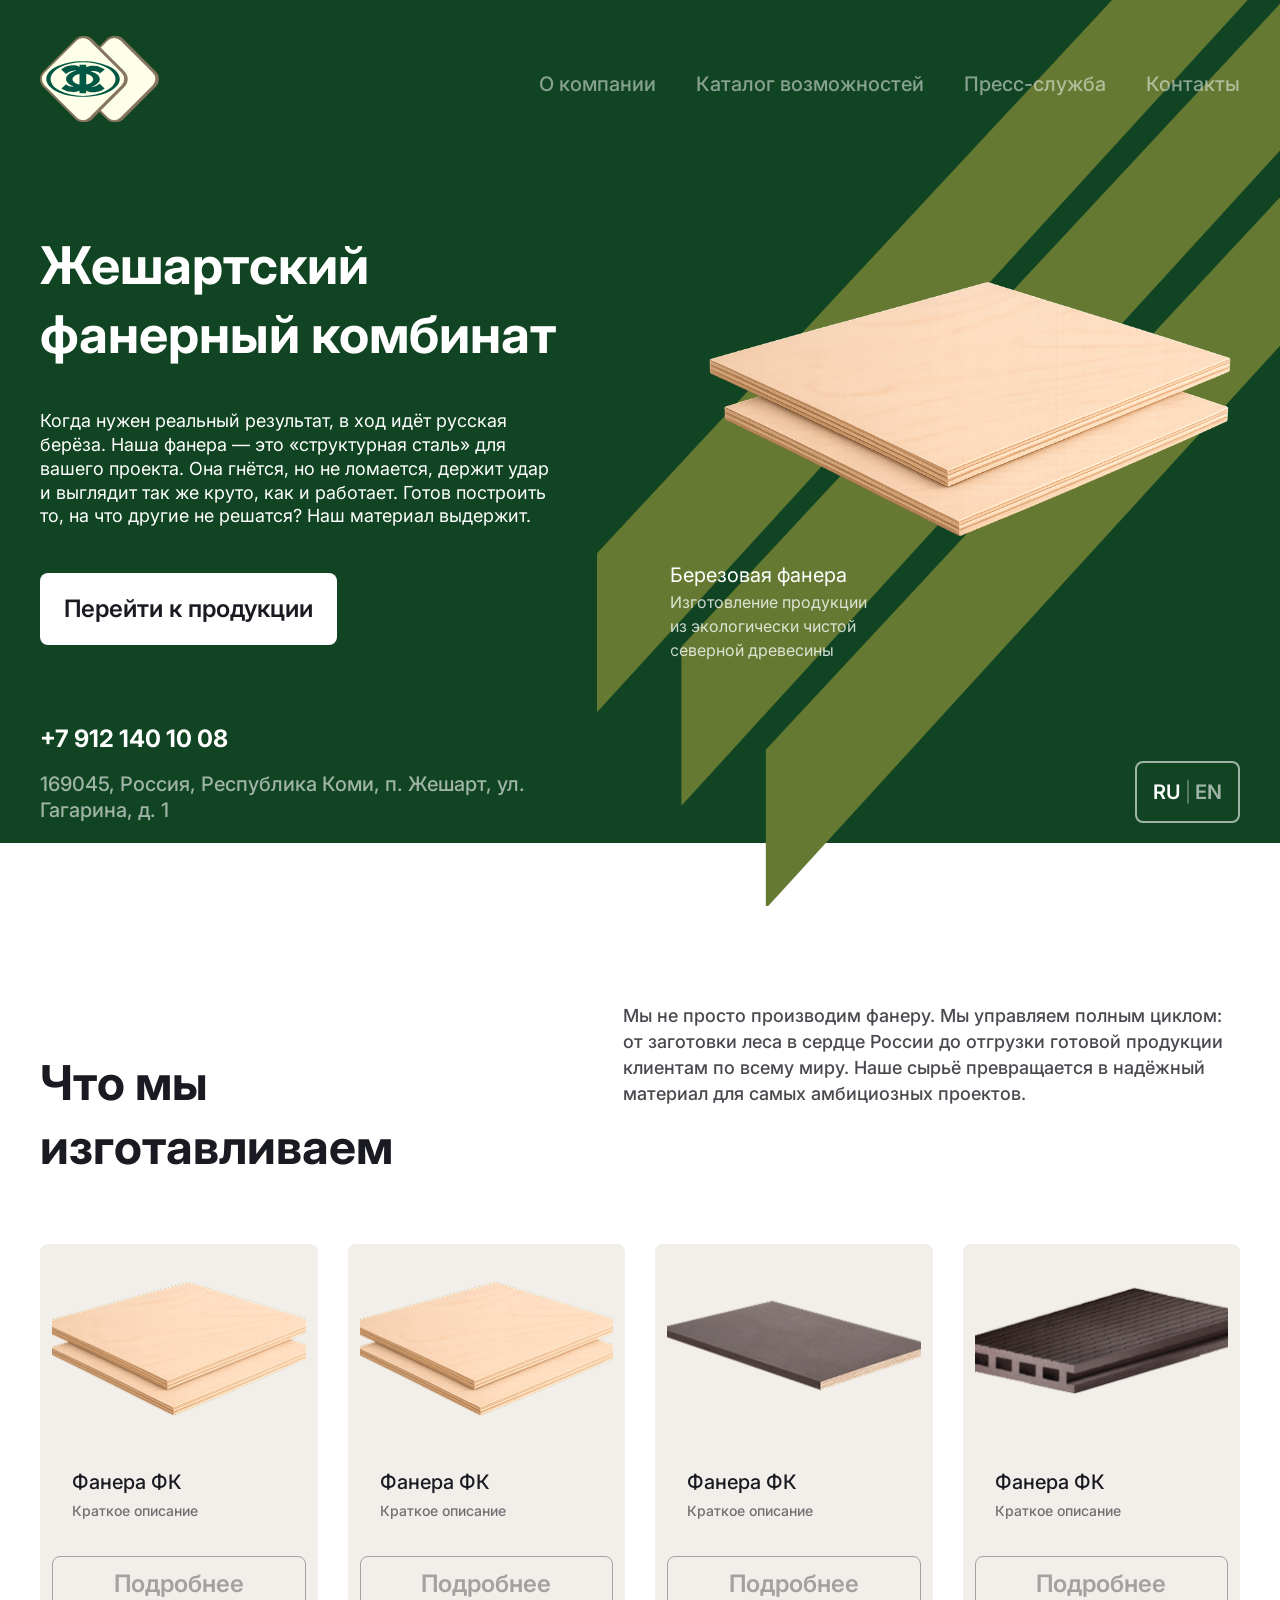
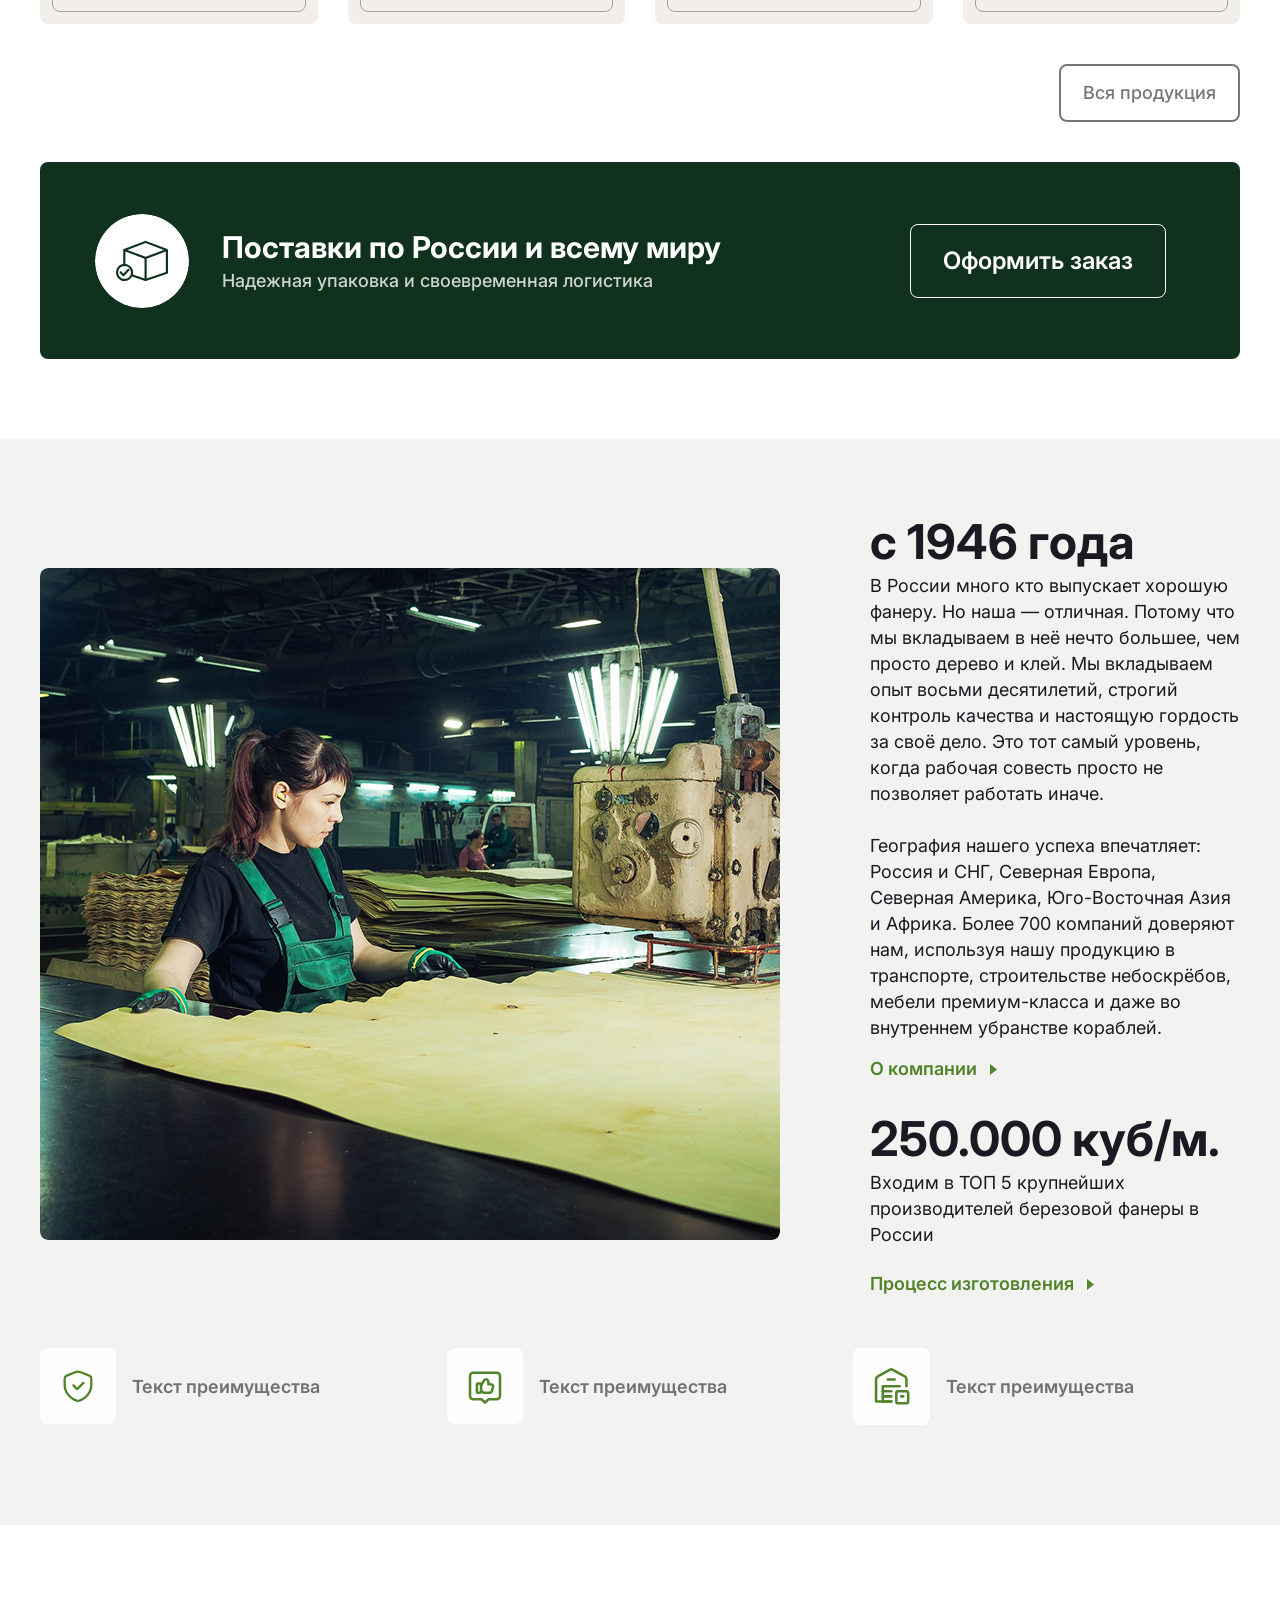
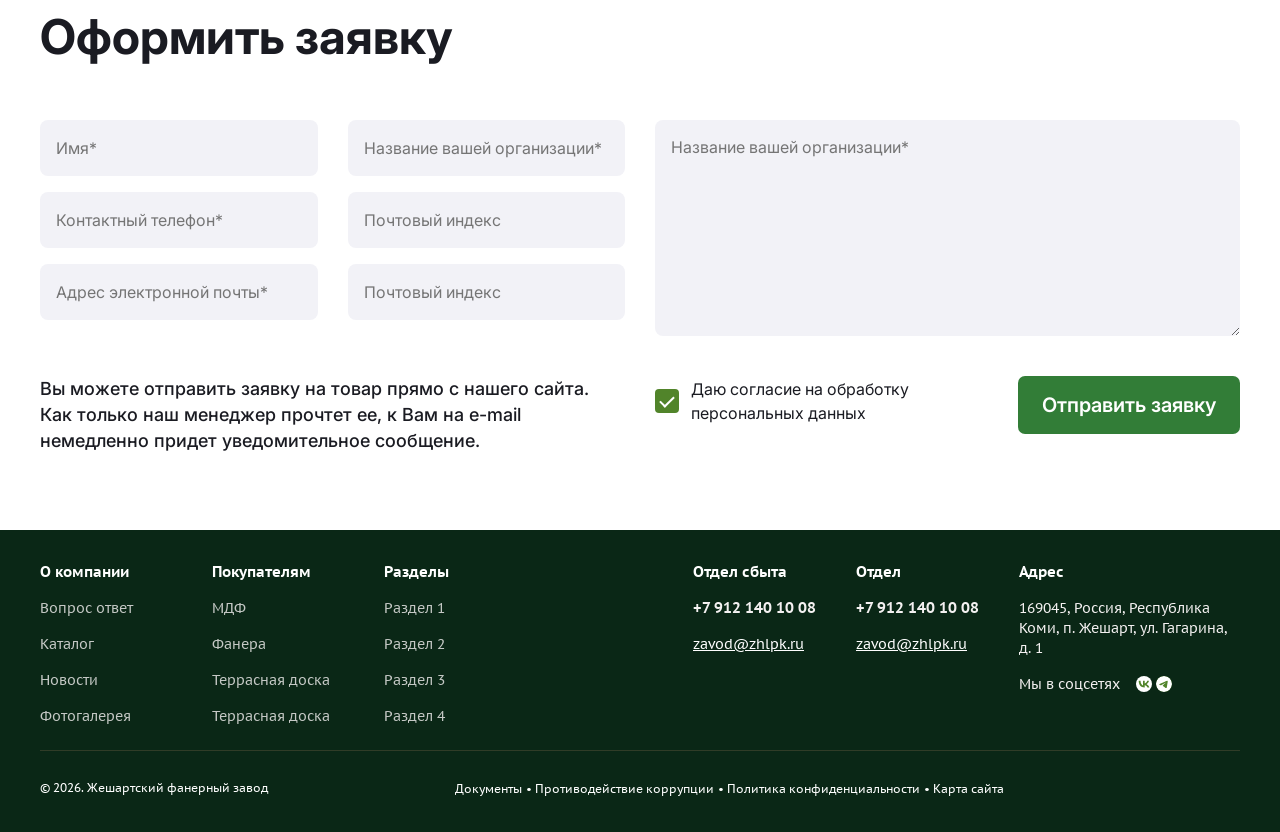
==== commit e1687435: "Объеденил стили, поправил хедер и футер" ====
--- a/index.html
+++ b/index.html
@@ -42,7 +42,18 @@
     <link rel="stylesheet" href="css/common.css">
 
     <!-- ===== Стили главной ===== -->
+    <link rel="stylesheet" href="css/about.css">
+    <link rel="stylesheet" href="css/article-detail.css">
+    <link rel="stylesheet" href="css/catalog.css">
+    <link rel="stylesheet" href="css/contacts.css">
+    <link rel="stylesheet" href="css/documents.css">
+    <link rel="stylesheet" href="css/history.css">
     <link rel="stylesheet" href="css/index.css">
+    <link rel="stylesheet" href="css/management.css">
+    <link rel="stylesheet" href="css/news-detail.css">
+    <link rel="stylesheet" href="css/press.css">
+    <link rel="stylesheet" href="css/product.css">
+    <link rel="stylesheet" href="css/production.css">
 </head>
 <body>
 
@@ -133,7 +144,7 @@
 
                 <!-- Карточки товаров -->
                 <div class="row">
-                    <a href="#" class="col-lg-3 col-md-6 mb-4">
+                    <a href="product.html" class="col-lg-3 col-md-6 mb-4">
                         <div class="card-product">
                             <div class="card-image">
                                 <img src="./image/product-1.png" alt="Фанера ФК">
@@ -148,7 +159,7 @@
                         </div>
                     </a>
 
-                    <a href="#" class="col-lg-3 col-md-6 mb-4">
+                    <a href="product.html" class="col-lg-3 col-md-6 mb-4">
                         <div class="card-product">
                             <div class="card-image">
                                 <img src="./image/product-1.png" alt="Фанера ФК">
@@ -163,7 +174,7 @@
                         </div>
                     </a>
 
-                    <a href="#" class="col-lg-3 col-md-6 mb-4">
+                    <a href="product.html" class="col-lg-3 col-md-6 mb-4">
                         <div class="card-product">
                             <div class="card-image">
                                 <img src="./image/product-2.png" alt="Фанера ФК">
@@ -178,7 +189,7 @@
                         </div>
                     </a>
 
-                    <a href="#" class="col-lg-3 col-md-6 mb-4">
+                    <a href="product.html" class="col-lg-3 col-md-6 mb-4">
                         <div class="card-product">
                             <div class="card-image">
                                 <img src="./image/product-3.png" alt="Фанера ФК">
@@ -369,18 +380,18 @@
                     <div class="footer-menu">
                         <div class="footer-col">
                             <div class="footer-title">О компании</div>
-                            <a href="#" class="footer-link">Вопрос ответ</a>
-                            <a href="#" class="footer-link">Каталог</a>
-                            <a href="#" class="footer-link">Новости</a>
+                            <a href="about.html" class="footer-link">Вопрос ответ</a>
+                            <a href="catalog.html" class="footer-link">Каталог</a>
+                            <a href="press.html" class="footer-link">Новости</a>
                             <a href="#" class="footer-link">Фотогалерея</a>
                         </div>
 
                         <div class="footer-col">
                             <div class="footer-title">Покупателям</div>
-                            <a href="#" class="footer-link">МДФ</a>
-                            <a href="#" class="footer-link">Фанера</a>
-                            <a href="#" class="footer-link">Террасная доска</a>
-                            <a href="#" class="footer-link">Террасная доска</a>
+                            <a href="product.html" class="footer-link">МДФ</a>
+                            <a href="product.html" class="footer-link">Фанера</a>
+                            <a href="product.html" class="footer-link">Террасная доска</a>
+                            <a href="product.html" class="footer-link">Террасная доска</a>
                         </div>
 
                         <div class="footer-col">
@@ -396,13 +407,13 @@
                     <div class="footer-contacts">
                         <div class="footer-contact-col">
                             <div class="footer-title">Отдел сбыта</div>
-                            <div class="footer-phone">+7 912 140 10 08</div>
+                            <a href="tel:+7 912 140 10 08" class="footer-phone">+7 912 140 10 08</a>
                             <a href="mailto:zavod@zhlpk.ru" class="footer-email">zavod@zhlpk.ru</a>
                         </div>
 
                         <div class="footer-contact-col">
                             <div class="footer-title">Отдел</div>
-                            <div class="footer-phone">+7 912 140 10 08</div>
+                            <a href="tel:+7 912 140 10 08" class="footer-phone">+7 912 140 10 08</a>
                             <a href="mailto:zavod@zhlpk.ru" class="footer-email">zavod@zhlpk.ru</a>
                         </div>
 
@@ -424,7 +435,7 @@
                 <div class="footer-bottom">
                     <a class="footer-copy">© 2026. Жешартский фанерный завод</a>
                     <div class="col-lg-8">
-                        <a href="#" class="footer-copy footer-links">Документы</a>
+                        <a href="documents.html" class="footer-copy footer-links">Документы</a>
                         <a href="#" class="footer-copy footer-links">• Противодействие коррупции</a>
                         <a href="#" class="footer-copy footer-links">• Политика конфиденциальности</a>
                         <a href="#" class="footer-copy footer-links">• Карта сайта</a>
--- a/css/common.css
+++ b/css/common.css
@@ -1,11 +1,11 @@
 /* ============================================
-ПОДКЛЮЧЕНИЕ ШРИФТОВ GOOGLE FONTS
-============================================ */
+   ПОДКЛЮЧЕНИЕ ШРИФТОВ GOOGLE FONTS
+   ============================================ */
 @import url('https://fonts.googleapis.com/css2?family=Inter:wght@300;400;500;600;700&family=PT+Sans+Caption:wght@400;700&display=swap');
 
 /* ============================================
-    CSS ПЕРЕМЕННЫЕ
-    ============================================ */
+   CSS ПЕРЕМЕННЫЕ
+   ============================================ */
 :root {
     --color-primary: #104422;
     --color-secondary: #657932;
@@ -33,8 +33,8 @@
 }
 
 /* ============================================
-    ГЛОБАЛЬНЫЕ СБРОСЫ
-    ============================================ */
+   ГЛОБАЛЬНЫЕ СБРОСЫ
+   ============================================ */
 *,
 *::before,
 *::after {
@@ -78,8 +78,8 @@
 }
 
 /* ============================================
-    КОНТЕЙНЕР
-    ============================================ */
+   КОНТЕЙНЕР
+   ============================================ */
 .container-custom {
     max-width: var(--container-width);
     margin: 0 auto;
@@ -88,8 +88,306 @@
 }
 
 /* ============================================
-    КНОПКИ
-    ============================================ */
+   ШАПКА
+   ============================================ */
+.header-custom {
+    background: #1A1B22;
+    padding: 20px 0;
+}
+
+.logo-header {
+    display: flex;
+    align-items: center;
+    gap: 10px;
+}
+
+.logo-text {
+    font-family: var(--font-primary);
+    font-size: 21px;
+    font-weight: 600;
+    line-height: 22.05px;
+    color: var(--color-white);
+    margin-left: 10px;
+    max-width: 286px;
+}
+
+.header-phone {
+    font-family: var(--font-primary);
+    font-size: 20px;
+    font-weight: 700;
+    line-height: 26.4px;
+    color: var(--color-white);
+}
+
+.header-address {
+    font-family: var(--font-secondary);
+    font-size: 14px;
+    font-weight: 400;
+    line-height: 20px;
+    color: rgba(244, 241, 241, 0.5);
+}
+
+/* ============================================
+   МЕНЮ ПОД ШАПКОЙ
+   ============================================ */
+.nav-catalog {
+    background: #2B2C35;
+    padding: 0;
+}
+
+.nav-catalog .nav {
+    height: 44px;
+    align-items: center;
+}
+
+.nav-catalog .nav-link-custom {
+    font-family: var(--font-primary);
+    font-size: 16px;
+    font-weight: 500;
+    color: rgba(255, 255, 255, 0.6);
+    padding: 0;
+    transition: var(--transition-default);
+}
+
+.nav-catalog .nav-link-custom:hover {
+    color: var(--color-white);
+    opacity: 1;
+}
+
+.nav-catalog .nav-link-custom.active {
+    color: #6F9B4C;
+}
+
+.nav-catalog .nav-item + .nav-item {
+    margin-left: 66px;
+}
+
+/* ============================================
+   ХЛЕБНЫЕ КРОШКИ (ОБЩИЕ)
+   ============================================ */
+.breadcrumb-custom {
+    display: flex;
+    align-items: center;
+    gap: 8px;
+    font-family: var(--font-primary);
+    font-size: 14px;
+    font-weight: 400;
+    line-height: 19.6px;
+    color: #757575;
+    padding: 0;
+    margin: 0;
+    background: transparent;
+}
+
+.breadcrumb-custom .breadcrumb-item a {
+    color: #757575;
+    transition: var(--transition-default);
+}
+
+.breadcrumb-custom .breadcrumb-item a:hover {
+    color: var(--color-text);
+}
+
+.breadcrumb-custom .breadcrumb-item.active {
+    color: #1E1E1E;
+}
+
+.breadcrumb-custom .breadcrumb-separator {
+    color: #757575;
+}
+
+/* ============================================
+   САЙДБАР НАВИГАЦИЯ (ОБЩАЯ)
+   ============================================ */
+.sidebar-nav {
+    display: flex;
+    flex-direction: column;
+    gap: 26px;
+}
+
+.sidebar-nav .nav-block {
+    padding: 19px 37px;
+    background: #F4F4F4;
+    border-radius: 20px;
+    text-align: left;
+}
+
+.sidebar-nav .nav-block .nav-title {
+    font-family: var(--font-primary);
+    font-size: 18px;
+    font-weight: 600;
+    color: var(--color-text);
+    margin-bottom: 17px;
+    padding-bottom: 10px;
+    border-bottom: 2px solid var(--color-accent-light);
+}
+
+.sidebar-nav .nav-block .nav-link-item {
+    font-family: var(--font-primary);
+    font-size: 18px;
+    font-weight: 400;
+    color: var(--color-text);
+    padding: 8px 0;
+    display: flex;
+    justify-content: space-between;
+    align-items: center;
+    transition: var(--transition-default);
+    border-bottom: 1px solid rgba(0, 0, 0, 0.05);
+}
+
+.sidebar-nav .nav-block .nav-link-item:last-child {
+    border-bottom: none;
+}
+
+.sidebar-nav .nav-block .nav-link-item:hover {
+    color: var(--color-accent-light);
+}
+
+.sidebar-nav .nav-block .nav-link-item.active {
+    font-weight: 600;
+    color: var(--color-accent-light);
+}
+
+.sidebar-nav .nav-block .nav-link-item .nav-arrow {
+    color: var(--color-accent-light);
+    font-size: 18px;
+    transition: var(--transition-default);
+}
+
+.sidebar-nav .nav-block .nav-link-item:hover .nav-arrow {
+    transform: translateX(4px);
+}
+
+/* ============================================
+   САЙДБАР КОНТАКТЫ (ОБЩАЯ)
+   ============================================ */
+.sidebar-contacts {
+    padding: 16px 20px 22px;
+    background: rgba(31, 31, 31, 0.05);
+    border-radius: var(--radius-md);
+}
+
+.sidebar-contacts .contacts-title {
+    font-family: var(--font-primary);
+    font-size: 26px;
+    font-weight: 600;
+    line-height: 32px;
+    color: var(--color-text);
+    margin-bottom: 12px;
+}
+
+.sidebar-contacts .contacts-subtitle {
+    font-family: var(--font-primary);
+    font-size: 16px;
+    font-weight: 400;
+    line-height: 22px;
+    color: rgba(31, 31, 31, 0.8);
+    margin-bottom: 15px;
+}
+
+.sidebar-contacts .contact-label {
+    font-family: var(--font-primary);
+    font-size: 12px;
+    font-weight: 400;
+    line-height: 18px;
+    color: rgba(31, 31, 31, 0.8);
+    margin-bottom: 4px;
+}
+
+.sidebar-contacts .contact-value {
+    font-family: var(--font-primary);
+    font-size: 22px;
+    font-weight: 500;
+    line-height: 28px;
+    color: #1F1F1F;
+    margin-bottom: 15px;
+    display: block;
+    text-decoration: none;
+    transition: var(--transition-default);
+}
+
+.sidebar-contacts .contact-value:hover {
+    color: var(--color-accent-light);
+}
+
+.sidebar-contacts .contact-value:last-of-type {
+    margin-bottom: 0;
+}
+
+/* ============================================
+   САЙДБАР "НАПИСАТЬ НАМ" (ОБЩАЯ)
+   ============================================ */
+.sidebar-write {
+    padding: 16px 18px 20px;
+    background: var(--color-accent);
+    border-radius: var(--radius-md);
+}
+
+.sidebar-write .write-title {
+    font-family: var(--font-primary);
+    font-size: 26px;
+    font-weight: 600;
+    line-height: 32px;
+    color: var(--color-white);
+    margin-bottom: 8px;
+}
+
+.sidebar-write .write-subtitle {
+    font-family: var(--font-primary);
+    font-size: 16px;
+    font-weight: 400;
+    line-height: 22px;
+    color: rgba(255, 255, 255, 0.8);
+    margin-bottom: 18px;
+}
+
+.sidebar-write .write-btn {
+    display: inline-flex;
+    align-items: center;
+    justify-content: center;
+    padding: 16px 24px;
+    background: var(--color-white);
+    border-radius: 7px;
+    font-family: var(--font-primary);
+    font-size: 17px;
+    font-weight: 600;
+    line-height: 22.44px;
+    color: var(--color-accent);
+    border: none;
+    cursor: pointer;
+    transition: var(--transition-default);
+    width: 100%;
+    max-width: 332px;
+}
+
+.sidebar-write .write-btn:hover {
+    transform: translateY(-2px);
+    box-shadow: 0 4px 15px rgba(255, 255, 255, 0.2);
+}
+
+/* ============================================
+   КАРТА НА ВСЮ ШИРИНУ (ОБЩАЯ)
+   ============================================ */
+.map-full {
+    width: 100%;
+    background: #F4F4F4;
+}
+
+.map-full .map-container {
+    width: 100%;
+    overflow: hidden;
+}
+
+.map-full .map-container img {
+    width: 100%;
+    height: auto;
+    object-fit: cover;
+    display: block;
+}
+
+/* ============================================
+   КНОПКИ
+   ============================================ */
 .btn-primary-custom {
     display: inline-flex;
     align-items: center;
@@ -163,8 +461,8 @@
 }
 
 /* ============================================
-    КАРТОЧКИ ПРОДУКТОВ
-    ============================================ */
+   КАРТОЧКИ ПРОДУКТОВ
+   ============================================ */
 .card-product {
     background: var(--color-bg-card);
     border-radius: var(--radius-sm);
@@ -231,8 +529,90 @@
 }
 
 /* ============================================
-    ФОРМЫ
-    ============================================ */
+   КАРТОЧКИ КАТАЛОГА
+   ============================================ */
+.card-catalog {
+    background: #F5F5F5;
+    border-radius: 16px;
+    padding: 21px 13px 19px;
+    height: 100%;
+    transition: var(--transition-default);
+    border: none;
+}
+
+.card-catalog:hover {
+    transform: translateY(-8px);
+    box-shadow: 0 10px 40px rgba(0, 0, 0, 0.1);
+}
+
+.card-catalog .card-image {
+    border-radius: var(--radius-sm);
+    overflow: hidden;
+    margin-bottom: 37px;
+}
+
+.card-catalog .card-image img {
+    width: 100%;
+    height: 143px;
+    object-fit: cover;
+}
+
+.card-catalog .card-title {
+    font-family: var(--font-primary);
+    font-size: 18px;
+    font-weight: 500;
+    line-height: 23.76px;
+    color: var(--color-text);
+    margin-bottom: 5px;
+}
+
+.card-catalog .card-subtitle {
+    font-family: var(--font-primary);
+    font-size: 14px;
+    font-weight: 500;
+    line-height: 18.48px;
+    color: rgba(26, 27, 34, 0.6);
+}
+
+.card-catalog .btn-detail {
+    display: inline-flex;
+    align-items: center;
+    justify-content: center;
+    width: 100%;
+    height: 44px;
+    padding: 0 24px;
+    border-radius: var(--radius-sm);
+    font-family: var(--font-primary);
+    font-size: 16px;
+    font-weight: 600;
+    line-height: 21.12px;
+    border: 1px solid rgba(0, 0, 0, 0.6);
+    color: rgba(26, 27, 34, 0.6);
+    background: transparent;
+    transition: var(--transition-default);
+    cursor: pointer;
+}
+
+.card-catalog .btn-detail:hover {
+    background: var(--color-accent);
+    color: var(--color-white);
+    border-color: var(--color-accent);
+}
+
+.card-catalog .btn-detail.primary {
+    background: var(--color-accent);
+    border: 1px solid var(--color-white);
+    color: var(--color-white);
+}
+
+.card-catalog .btn-detail.primary:hover {
+    background: #2a6b2f;
+    transform: scale(1.02);
+}
+
+/* ============================================
+   ФОРМЫ
+   ============================================ */
 .form-input {
     width: 100%;
     height: 56px;
@@ -275,8 +655,8 @@
 }
 
 /* ============================================
-    КАСТОМНЫЙ ЧЕКБОКС
-    ============================================ */
+   КАСТОМНЫЙ ЧЕКБОКС
+   ============================================ */
 .custom-checkbox {
     display: flex;
     align-items: center;
@@ -335,8 +715,8 @@
 }
 
 /* ============================================
-    ФУТЕР
-    ============================================ */
+   ФУТЕР
+   ============================================ */
 .footer-custom {
     background: var(--color-dark);
     padding: 32px 0;
@@ -500,8 +880,23 @@
 }
 
 /* ============================================
-    АДАПТИВ
-    ============================================ */
+   ГЕРО-ИЗОБРАЖЕНИЕ (ОБЩЕЕ)
+   ============================================ */
+.hero-image-wrapper {
+    border-radius: var(--radius-md);
+    overflow: hidden;
+    width: 100%;
+}
+
+.hero-image-wrapper img {
+    width: 100%;
+    height: auto;
+    object-fit: cover;
+}
+
+/* ============================================
+   АДАПТИВ
+   ============================================ */
 @media (max-width: 1480px) {
     .container-custom {
         padding: 0 40px;
@@ -543,11 +938,47 @@
         font-size: 18px;
         padding: 14px 20px;
     }
+
+    .sidebar-nav .nav-block {
+        padding: 16px 24px;
+    }
+
+    .sidebar-write .write-btn {
+        max-width: 100%;
+    }
+
+    .map-full .map-container img {
+        max-height: 300px;
+    }
 }
 
 @media (max-width: 992px) {
     .container-custom {
         padding: 0 20px;
+    }
+
+    .logo-text {
+        font-size: 16px;
+        line-height: 18px;
+        max-width: 200px;
+    }
+
+    .header-phone {
+        font-size: 16px;
+        line-height: 22px;
+    }
+
+    .header-address {
+        font-size: 12px;
+        line-height: 16px;
+    }
+
+    .nav-catalog .nav-item + .nav-item {
+        margin-left: 30px;
+    }
+
+    .nav-catalog .nav-link-custom {
+        font-size: 14px;
     }
 
     .btn-primary-custom,
@@ -568,11 +999,75 @@
         line-height: 20px;
         flex: 1 1 100%;
     }
+
+    .sidebar-nav .nav-block .nav-title {
+        font-size: 16px;
+    }
+
+    .sidebar-nav .nav-block .nav-link-item {
+        font-size: 16px;
+        padding: 6px 0;
+    }
+
+    .sidebar-nav .nav-block .nav-link-item .nav-arrow {
+        font-size: 16px;
+    }
+
+    .sidebar-contacts .contacts-title {
+        font-size: 22px;
+        line-height: 28px;
+    }
+
+    .sidebar-contacts .contact-value {
+        font-size: 18px;
+        line-height: 24px;
+    }
+
+    .sidebar-write .write-title {
+        font-size: 22px;
+        line-height: 28px;
+    }
+
+    .map-full .map-container img {
+        max-height: 300px;
+    }
 }
 
 @media (max-width: 768px) {
     .container-custom {
         padding: 0 16px;
+    }
+
+    .logo-text {
+        font-size: 14px;
+        line-height: 16px;
+        max-width: 150px;
+    }
+
+    .header-phone {
+        font-size: 14px;
+        line-height: 20px;
+    }
+
+    .header-address {
+        font-size: 11px;
+        line-height: 15px;
+    }
+
+    .nav-catalog .nav {
+        flex-wrap: wrap;
+        height: auto;
+        padding: 8px 0;
+        gap: 8px 20px;
+    }
+
+    .nav-catalog .nav-item + .nav-item {
+        margin-left: 0;
+    }
+
+    .nav-catalog .nav-link-custom {
+        font-size: 13px;
+        padding: 4px 0;
     }
 
     .btn-primary-custom,
@@ -613,4 +1108,8 @@
     .footer-social {
         flex-wrap: wrap;
     }
+
+    .map-full .map-container img {
+        max-height: 200px;
+    }
 }
--- a/css/about.css
+++ b/css/about.css
@@ -0,0 +1,214 @@
+/* ============================================
+   СТРАНИЦА "О КОМПАНИИ"
+   ============================================ */
+
+/* Хлебные крошки */
+.about-breadcrumbs {
+    padding-top: 28px;
+    padding-bottom: 28px;
+}
+
+/* Баннер с изображением */
+.about-hero {
+    margin-bottom: 40px;
+}
+
+.about-hero .hero-image {
+    border-radius: var(--radius-md);
+    overflow: hidden;
+    width: 100%;
+}
+
+.about-hero .hero-image img {
+    width: 100%;
+    height: auto;
+    object-fit: cover;
+}
+
+/* Контент */
+.about-content {
+    padding-bottom: 60px;
+}
+
+.about-content .about-title {
+    font-family: var(--font-primary);
+    font-size: 40px;
+    font-weight: 700;
+    line-height: 52.81px;
+    color: var(--color-text);
+    margin-bottom: 24px;
+}
+
+.about-content .about-text {
+    font-family: var(--font-primary);
+    font-size: 18px;
+    font-weight: 400;
+    line-height: 28.44px;
+    color: var(--color-text);
+    max-width: 731px;
+}
+
+/* Секции с заголовками */
+.about-section {
+    margin-top: 60px;
+}
+
+.about-section .section-title {
+    font-family: var(--font-primary);
+    font-size: 36px;
+    font-weight: 700;
+    line-height: 47.53px;
+    color: var(--color-text);
+    margin-bottom: 24px;
+}
+
+.about-section .section-text {
+    font-family: var(--font-primary);
+    font-size: 18px;
+    font-weight: 400;
+    line-height: 28.44px;
+    color: var(--color-text);
+    max-width: 781px;
+}
+
+/* Видео-блок */
+.video-wrapper {
+    position: relative;
+    border-radius: 12px;
+    overflow: hidden;
+    max-width: 783px;
+}
+
+.video-wrapper .video-image {
+    width: 100%;
+    height: auto;
+    display: block;
+}
+
+.video-wrapper .play-button {
+    position: absolute;
+    top: 50%;
+    left: 50%;
+    transform: translate(-50%, -50%);
+    padding: 32px;
+    background: #51842A;
+    border-radius: 56px;
+    display: flex;
+    align-items: center;
+    justify-content: center;
+    cursor: pointer;
+    transition: var(--transition-default);
+    z-index: 2;
+}
+
+.video-wrapper .play-button:hover {
+    transform: translate(-50%, -50%) scale(1.1);
+    box-shadow: 0 8px 30px rgba(81, 132, 42, 0.4);
+}
+
+.video-wrapper .play-button svg {
+    width: 28px;
+    height: 28px;
+}
+
+.video-wrapper .video-caption {
+    font-family: var(--font-primary);
+    font-size: 12px;
+    font-weight: 400;
+    line-height: 18.72px;
+    color: rgba(26, 27, 34, 0.6);
+    margin-top: 8px;
+}
+
+/* ============================================
+   КАРТА НА ВСЮ ШИРИНУ
+   ============================================ */
+.about-map-full {
+    width: 100%;
+    background: #F4F4F4;
+}
+
+.about-map-full .map-container {
+    width: 100%;
+    overflow: hidden;
+}
+
+.about-map-full .map-container img {
+    width: 100%;
+    height: auto;
+    object-fit: cover;
+    display: block;
+}
+
+/* ============================================
+   АДАПТИВ
+   ============================================ */
+@media (max-width: 1200px) {
+    .about-content .about-title {
+        font-size: 32px;
+        line-height: 42px;
+    }
+
+    .about-content .about-text {
+        max-width: 100%;
+    }
+
+    .about-section .section-title {
+        font-size: 30px;
+        line-height: 40px;
+    }
+
+    .about-section .section-text {
+        max-width: 100%;
+    }
+}
+
+@media (max-width: 992px) {
+    .about-content .about-title {
+        font-size: 28px;
+        line-height: 38px;
+    }
+
+    .video-wrapper {
+        max-width: 100%;
+    }
+
+    .about-map-full .map-container img {
+        max-height: 300px;
+    }
+}
+
+@media (max-width: 768px) {
+    .about-content .about-title {
+        font-size: 24px;
+        line-height: 32px;
+    }
+
+    .about-content .about-text {
+        font-size: 16px;
+        line-height: 24px;
+    }
+
+    .about-section .section-title {
+        font-size: 24px;
+        line-height: 32px;
+    }
+
+    .about-section .section-text {
+        font-size: 16px;
+        line-height: 24px;
+    }
+
+    .video-wrapper .play-button {
+        padding: 24px;
+    }
+
+    .video-wrapper .play-button svg {
+        width: 22px;
+        height: 22px;
+    }
+
+    .about-map-full .map-container img {
+        max-height: 200px;
+    }
+}
--- a/css/article-detail.css
+++ b/css/article-detail.css
@@ -0,0 +1,685 @@
+/* ============================================
+   СТАТЬЯ (ДЕТАЛЬНАЯ СТРАНИЦА)
+   ============================================ */
+
+/* Хлебные крошки */
+.article-breadcrumbs {
+    padding-top: 28px;
+    padding-bottom: 28px;
+}
+
+/* Заголовок */
+.article-header {
+    padding: 10px 0 30px;
+}
+
+.article-header .article-title {
+    font-family: var(--font-primary);
+    font-size: 40px;
+    font-weight: 700;
+    line-height: 52.81px;
+    color: var(--color-text);
+    max-width: 649px;
+}
+
+/* Мета-информация */
+.article-meta {
+    display: flex;
+    align-items: center;
+    gap: 8px;
+    padding: 10px 16px;
+    background: #F5F5F5;
+    border-radius: 34px;
+    margin-top: 10px;
+    width: fit-content;
+}
+
+.article-meta .meta-icon {
+    width: 24px;
+    height: 24px;
+    display: flex;
+    align-items: center;
+    justify-content: center;
+}
+
+.article-meta .meta-text {
+    font-family: var(--font-primary);
+    font-size: 16px;
+    font-weight: 400;
+    line-height: 22px;
+    color: rgba(31, 31, 31, 0.8);
+}
+
+/* Кнопка "Поделиться" */
+.share-btn {
+    display: inline-flex;
+    align-items: center;
+    justify-content: center;
+    width: 56px;
+    height: 56px;
+    background: rgba(31, 31, 31, 0.05);
+    border-radius: var(--radius-sm);
+    border: none;
+    cursor: pointer;
+    transition: var(--transition-default);
+}
+
+.share-btn:hover {
+    background: rgba(31, 31, 31, 0.12);
+    transform: scale(1.05);
+}
+
+.share-btn svg {
+    width: 25px;
+    height: 25px;
+}
+
+/* Контент */
+.article-content {
+    padding-bottom: 60px;
+}
+
+.article-text {
+    font-family: var(--font-primary);
+    font-size: 16px;
+    font-weight: 400;
+    line-height: 22px;
+    color: #1F1F1F;
+}
+
+.article-text p {
+    margin-bottom: 18px;
+}
+
+.article-text strong {
+    font-weight: 700;
+}
+
+/* Заголовки разделов */
+.section-title {
+    font-family: var(--font-primary);
+    font-size: 36px;
+    font-weight: 600;
+    line-height: 32px;
+    color: var(--color-text);
+    margin-top: 48px;
+    margin-bottom: 20px;
+}
+
+/* Изображение с кнопкой Play */
+.article-image-main {
+    position: relative;
+    border-radius: 16px;
+    overflow: hidden;
+    margin: 30px 0;
+    max-width: 680px;
+}
+
+.article-image-main img {
+    width: 100%;
+    height: auto;
+    display: block;
+}
+
+.article-image-main .play-button {
+    position: absolute;
+    top: 50%;
+    left: 50%;
+    transform: translate(-50%, -50%);
+    padding: 32px;
+    background: #51842A;
+    border-radius: 56px;
+    display: flex;
+    align-items: center;
+    justify-content: center;
+    cursor: pointer;
+    transition: var(--transition-default);
+    z-index: 2;
+}
+
+.article-image-main .play-button:hover {
+    transform: translate(-50%, -50%) scale(1.1);
+    box-shadow: 0 8px 30px rgba(81, 132, 42, 0.4);
+}
+
+.article-image-main .play-button svg {
+    width: 28px;
+    height: 28px;
+}
+
+/* Слайдер в статье */
+.article-slider-wrapper {
+    position: relative;
+    border-radius: 16px;
+    overflow: hidden;
+    margin-top: 30px;
+    max-width: 680px;
+}
+
+.article-swiper {
+    width: 100%;
+    height: 436px;
+    border-radius: 16px;
+    overflow: hidden;
+}
+
+.article-swiper .swiper-slide img {
+    width: 100%;
+    height: 100%;
+    object-fit: cover;
+}
+
+.article-pagination {
+    position: absolute;
+    bottom: 30px !important;
+    left: 50% !important;
+    transform: translateX(-50%) !important;
+    display: flex;
+    gap: 12px;
+    width: auto !important;
+    z-index: 10;
+}
+
+.article-pagination .swiper-pagination-bullet {
+    width: 40px;
+    height: 4px;
+    border-radius: 2px;
+    background: rgba(255, 255, 255, 0.4);
+    opacity: 1;
+    transition: var(--transition-default);
+}
+
+.article-pagination .swiper-pagination-bullet-active {
+    background: var(--color-white);
+    opacity: 1;
+}
+
+/* Стрелки слайдера */
+.article-swiper .swiper-button {
+    position: absolute;
+    bottom: 22px;
+    right: 35px;
+    display: flex;
+    align-items: center;
+    gap: 15px;
+    z-index: 10;
+    padding: 16px 16px 12px 16px;
+    justify-content: center;
+    border-radius: 8px;
+    border: 2px solid rgba(255, 255, 255, 0.60);
+}
+
+.swiper-button::after {
+    display: block;
+    content: '|';
+    position: absolute;
+    top: 11px;
+    left: 41px;
+    color: var(--color-white);
+    opacity: 0.6;
+}
+
+.article-next,
+.article-prev {
+    position: relative !important;
+    top: auto !important;
+    left: auto !important;
+    right: auto !important;
+    bottom: auto !important;
+    margin: 0 !important;
+    width: 20px;
+    height: 20px;
+    transition: opacity .3s;
+    cursor: pointer;
+}
+
+.article-next::after,
+.article-prev::after {
+    width: 20px;
+    height: 20px;
+    display: block;
+    content: url(../svg/arrow-slider.svg);
+    font-size: 16px;
+    color: var(--color-white);
+    font-weight: 700;
+}
+
+.article-prev::after {
+    transform: rotate(180deg);
+    font-size: 23px;
+}
+
+.article-next.swiper-button-disabled,
+.article-prev.swiper-button-disabled {
+    opacity: 0.6;
+    cursor: not-allowed;
+}
+
+/* ============================================
+   АДАПТИВ
+   ============================================ */
+@media (max-width: 992px) {
+    .article-next,
+    .article-prev {
+        width: 38px;
+        height: 38px;
+    }
+
+    .article-next::after,
+    .article-prev::after {
+        font-size: 13px;
+    }
+
+    .article-slider-wrapper .swiper-button {
+        bottom: 16px;
+        right: 20px;
+        gap: 8px;
+    }
+}
+
+@media (max-width: 768px) {
+    .article-slider-wrapper .swiper-button {
+        bottom: 12px;
+        right: 16px;
+        gap: 6px;
+    }
+
+    .article-next,
+    .article-prev {
+        width: 32px;
+        height: 32px;
+    }
+
+    .article-next::after,
+    .article-prev::after {
+        font-size: 11px;
+    }
+}
+
+/* Правая колонка: сайдбар */
+
+/* Изображение */
+
+.sidebar-image img {
+    border-radius: 16px;
+}
+
+/* Баннер в сайдбаре */
+.sidebar-banner {
+    background: var(--color-primary);
+    border-radius: 16px;
+    padding: 29px 24px 24px;
+}
+
+.sidebar-banner .banner-image {
+    margin-bottom: 20px;
+}
+
+.sidebar-banner .banner-image img {
+    width: 100%;
+    max-width: 310px;
+    height: auto;
+    margin: 0 auto;
+    display: block;
+}
+
+.sidebar-banner .banner-title {
+    font-family: var(--font-primary);
+    font-size: 26px;
+    font-weight: 600;
+    line-height: 32px;
+    color: var(--color-white);
+    margin-bottom: 8px;
+}
+
+.sidebar-banner .banner-subtitle {
+    font-family: var(--font-primary);
+    font-size: 16px;
+    font-weight: 400;
+    line-height: 22px;
+    color: rgba(255, 255, 255, 0.6);
+    margin-bottom: 20px;
+}
+
+.sidebar-banner .banner-btn {
+    display: inline-flex;
+    align-items: center;
+    justify-content: center;
+    padding: 16px 24px;
+    background: var(--color-white);
+    border-radius: 7px;
+    font-family: var(--font-primary);
+    font-size: 17px;
+    font-weight: 600;
+    line-height: 22.44px;
+    color: var(--color-accent);
+    border: none;
+    cursor: pointer;
+    transition: var(--transition-default);
+    width: 100%;
+}
+
+.sidebar-banner .banner-btn:hover {
+    transform: translateY(-2px);
+    box-shadow: 0 4px 15px rgba(255, 255, 255, 0.2);
+}
+
+/* Блок "Отдел продаж" */
+.sidebar-contacts {
+    background: rgba(31, 31, 31, 0.05);
+    border-radius: 16px;
+    padding: 21px 20px 24px;
+    margin-top: 24px;
+}
+
+.sidebar-contacts .contacts-title {
+    font-family: var(--font-primary);
+    font-size: 26px;
+    font-weight: 600;
+    line-height: 32px;
+    color: var(--text-color);
+    margin-bottom: 8px;
+}
+
+.sidebar-contacts .contacts-subtitle {
+    font-family: var(--font-primary);
+    font-size: 16px;
+    font-weight: 400;
+    line-height: 22px;
+    color: rgba(31, 31, 31, 0.8);
+    padding-bottom: 10px;
+    border-bottom: 1px solid #D4D4D4;
+    margin-bottom: 10px;
+}
+
+.sidebar-contacts .contact-label {
+    font-family: var(--font-primary);
+    font-size: 12px;
+    font-weight: 400;
+    line-height: 18px;
+    color: rgba(31, 31, 31, 0.8);
+    margin-bottom: 4px;
+}
+
+.sidebar-contacts .contact-value {
+    display: block;
+    font-family: var(--font-primary);
+    font-size: 22px;
+    font-weight: 500;
+    line-height: 28px;
+    color: #1F1F1F;
+    margin: 16px 0;
+}
+
+.sidebar-contacts .contact-btn {
+    display: inline-flex;
+    align-items: center;
+    justify-content: center;
+    padding: 16px 24px;
+    background: var(--color-accent);
+    border-radius: 7px;
+    font-family: var(--font-primary);
+    font-size: 17px;
+    font-weight: 600;
+    line-height: 22.44px;
+    color: var(--color-white);
+    border: none;
+    cursor: pointer;
+    transition: var(--transition-default);
+    width: 100%;
+    margin-top: 20px;
+}
+
+.sidebar-contacts .contact-btn:hover {
+    background: #2a6b2f;
+    transform: translateY(-2px);
+    box-shadow: 0 4px 15px rgba(50, 125, 55, 0.3);
+}
+
+/* ============================================
+   АДАПТИВ
+   ============================================ */
+@media (max-width: 1200px) {
+    .article-header .article-title {
+        font-size: 32px;
+        line-height: 42px;
+        max-width: 100%;
+    }
+
+    .article-image-main {
+        max-width: 100%;
+    }
+
+    .article-slider-wrapper {
+        max-width: 100%;
+    }
+
+    .article-swiper {
+        height: 350px;
+    }
+}
+
+@media (max-width: 992px) {
+    .article-header .article-title {
+        font-size: 28px;
+        line-height: 38px;
+    }
+
+    .article-sidebar {
+        margin-top: 40px;
+    }
+
+    .article-swiper {
+        height: 300px;
+    }
+
+    .article-next,
+    .article-prev {
+        width: 38px;
+        height: 38px;
+    }
+
+    .article-next::after,
+    .article-prev::after {
+        font-size: 13px;
+    }
+
+    .article-swiper .swiper-button {
+        bottom: 16px;
+        right: 20px;
+        gap: 8px;
+    }
+
+    .article-pagination .swiper-pagination-bullet {
+        width: 30px;
+        height: 3px;
+    }
+
+    .share-btn {
+        margin-top: 10px;
+    }
+}
+
+@media (max-width: 768px) {
+    .article-header .article-title {
+        font-size: 24px;
+        line-height: 32px;
+    }
+
+    .article-meta {
+        padding: 8px 12px;
+        width: 100%;
+        justify-content: center;
+    }
+
+    .article-meta .meta-text {
+        font-size: 14px;
+    }
+
+    .article-text {
+        font-size: 15px;
+        line-height: 22px;
+    }
+
+    .section-title {
+        font-size: 28px;
+        line-height: 28px;
+        margin-top: 32px;
+    }
+
+    .article-swiper {
+        height: 250px;
+    }
+
+    .article-pagination {
+        bottom: 16px !important;
+        gap: 8px;
+    }
+
+    .article-pagination .swiper-pagination-bullet {
+        width: 24px;
+        height: 3px;
+    }
+
+    .article-swiper .swiper-button {
+        bottom: 12px;
+        right: 16px;
+        gap: 6px;
+    }
+
+    .article-next,
+    .article-prev {
+        width: 32px;
+        height: 32px;
+    }
+
+    .article-next::after,
+    .article-prev::after {
+        font-size: 11px;
+    }
+
+    .article-image-main .play-button {
+        padding: 24px;
+    }
+
+    .article-image-main .play-button svg {
+        width: 22px;
+        height: 22px;
+    }
+
+    .sidebar-banner .banner-title {
+        font-size: 22px;
+        line-height: 28px;
+    }
+
+    .sidebar-banner .banner-image img {
+        max-width: 100%;
+    }
+
+    .sidebar-contacts .contacts-title {
+        font-size: 22px;
+        line-height: 28px;
+    }
+
+    .sidebar-contacts .contact-value {
+        font-size: 18px;
+        line-height: 24px;
+    }
+
+    .share-btn {
+        width: 44px;
+        height: 44px;
+    }
+
+    .share-btn svg {
+        width: 20px;
+        height: 20px;
+    }
+}
+
+/* ============================================
+   СПИСКИ В СТАТЬЕ
+   ============================================ */
+.styled-list {
+    padding-left: 0;
+    margin: 16px 0;
+    list-style: none;
+}
+
+/* Нумерованный список (этапы) */
+ol.styled-list {
+    counter-reset: item;
+}
+
+ol.styled-list li {
+    counter-increment: item;
+    padding-left: 32px;
+    position: relative;
+    margin-bottom: 12px;
+    font-family: var(--font-primary);
+    font-size: 16px;
+    font-weight: 400;
+    line-height: 22px;
+    color: #1F1F1F;
+}
+
+ol.styled-list li::before {
+    content: counter(item) ".";
+    position: absolute;
+    left: 0;
+    top: 0;
+}
+
+/* Маркированный список (характеристики) */
+ul.styled-list li {
+    padding-left: 20px;
+    position: relative;
+    margin-bottom: 12px;
+    font-family: var(--font-primary);
+    font-size: 16px;
+    font-weight: 400;
+    line-height: 22px;
+    color: #1F1F1F;
+}
+
+ul.styled-list li::before {
+    content: '';
+    position: absolute;
+    left: 0;
+    top: 9px;
+    width: 5px;
+    height: 5px;
+    border-radius: 50%;
+    background: #1f1f1f;
+    flex-shrink: 0;
+}
+
+ul.styled-list li strong {
+    font-weight: 700;
+}
+
+/* ============================================
+   АДАПТИВ
+   ============================================ */
+@media (max-width: 768px) {
+    ol.styled-list li,
+    ul.styled-list li {
+        font-size: 15px;
+        line-height: 22px;
+        margin-bottom: 10px;
+    }
+
+    ol.styled-list li {
+        padding-left: 28px;
+    }
+
+    ul.styled-list li {
+        padding-left: 18px;
+    }
+
+    ul.styled-list li::before {
+        width: 6px;
+        height: 6px;
+        top: 9px;
+    }
+}
--- a/css/catalog.css
+++ b/css/catalog.css
@@ -0,0 +1,108 @@
+/* ============================================
+   КАТАЛОГ ВОЗМОЖНОСТЕЙ
+   ============================================ */
+
+/* Хлебные крошки */
+.catalog-breadcrumbs {
+    padding-top: 28px;
+    padding-bottom: 28px;
+}
+
+/* Заголовок */
+.catalog-header {
+    padding: 10px 0 30px;
+}
+
+.catalog-header .page-title {
+    font-family: var(--font-primary);
+    font-size: 40px;
+    font-weight: 700;
+    line-height: 52.81px;
+    color: var(--color-text);
+    max-width: 619px;
+}
+
+/* Сетка карточек */
+.catalog-grid {
+    padding-bottom: 40px;
+}
+
+/* Баннер описания */
+.catalog-banner {
+    background: #F5F5F5;
+    border-radius: 16px;
+    padding: 53px 41px;
+    margin-top: 40px;
+    margin-bottom: 60px;
+}
+
+.catalog-banner .banner-title {
+    font-family: var(--font-primary);
+    font-size: 30px;
+    font-weight: 700;
+    line-height: 39.61px;
+    color: var(--color-text);
+    max-width: 802px;
+    margin-bottom: 18px;
+}
+
+.catalog-banner .banner-text {
+    font-family: var(--font-primary);
+    font-size: 18px;
+    font-weight: 400;
+    line-height: 28.08px;
+    color: var(--color-text);
+    max-width: 1114px;
+}
+
+/* ============================================
+   АДАПТИВ
+   ============================================ */
+@media (max-width: 1200px) {
+    .catalog-banner .banner-title {
+        font-size: 24px;
+        line-height: 32px;
+    }
+
+    .catalog-banner .banner-text {
+        font-size: 16px;
+        line-height: 24px;
+    }
+}
+
+@media (max-width: 992px) {
+    .catalog-header .page-title {
+        font-size: 30px;
+        line-height: 40px;
+    }
+
+    .catalog-banner {
+        padding: 30px 24px;
+    }
+
+    .catalog-banner .banner-title {
+        font-size: 22px;
+        line-height: 30px;
+    }
+}
+
+@media (max-width: 768px) {
+    .catalog-header .page-title {
+        font-size: 24px;
+        line-height: 32px;
+    }
+
+    .catalog-banner {
+        padding: 20px 16px;
+    }
+
+    .catalog-banner .banner-title {
+        font-size: 18px;
+        line-height: 26px;
+    }
+
+    .catalog-banner .banner-text {
+        font-size: 14px;
+        line-height: 22px;
+    }
+}
--- a/css/contacts.css
+++ b/css/contacts.css
@@ -0,0 +1,311 @@
+/* ============================================
+   СТРАНИЦА "КОНТАКТЫ"
+   ============================================ */
+
+/* Хлебные крошки */
+.contacts-breadcrumbs {
+    padding-top: 28px;
+    padding-bottom: 28px;
+}
+
+/* Заголовок */
+.contacts-header {
+    padding: 10px 0 30px;
+}
+
+.contacts-header .page-title {
+    font-family: var(--font-primary);
+    font-size: 40px;
+    font-weight: 700;
+    line-height: 52.81px;
+    color: var(--color-text);
+}
+
+/* Контент */
+.contacts-content {
+    padding-bottom: 60px;
+}
+
+/* Карточка с контактами */
+.contacts-card {
+    background: rgba(31, 31, 31, 0.05);
+    border-radius: var(--radius-md);
+    padding: 28px 20px 24px;
+    margin-bottom: 24px;
+}
+
+.contacts-card .card-title {
+    font-family: var(--font-primary);
+    font-size: 26px;
+    font-weight: 600;
+    line-height: 32px;
+    color: var(--color-text);
+    margin-bottom: 28px;
+}
+
+.contacts-card .contact-label {
+    font-family: var(--font-primary);
+    font-size: 12px;
+    font-weight: 400;
+    line-height: 18px;
+    color: rgba(31, 31, 31, 0.8);
+    margin-bottom: 4px;
+}
+
+.contacts-card .contact-value {
+    font-family: var(--font-primary);
+    font-size: 22px;
+    font-weight: 500;
+    line-height: 28px;
+    color: #1F1F1F;
+    margin-bottom: 18px;
+}
+
+.contacts-card .contact-value:last-of-type {
+    margin-bottom: 0;
+}
+
+.contacts-card .contact-value.address {
+    font-size: 17px;
+    line-height: 28px;
+}
+
+/* Карта */
+.contacts-map {
+    border-radius: var(--radius-md);
+    overflow: hidden;
+    margin-bottom: 24px;
+}
+
+.contacts-map img {
+    width: 100%;
+    height: auto;
+    display: block;
+}
+
+/* Блок "Написать нам" */
+.contacts-write {
+    background: var(--color-accent);
+    border-radius: 20px;
+    padding: 21px 24px 24px;
+}
+
+.contacts-write .write-title {
+    font-family: var(--font-primary);
+    font-size: 26px;
+    font-weight: 600;
+    line-height: 32px;
+    color: var(--color-white);
+    margin-bottom: 8px;
+}
+
+.contacts-write .write-subtitle {
+    font-family: var(--font-primary);
+    font-size: 16px;
+    font-weight: 400;
+    line-height: 22px;
+    color: rgba(255, 255, 255, 0.8);
+    margin-bottom: 20px;
+}
+
+.contacts-write .write-btn {
+    display: inline-flex;
+    align-items: center;
+    justify-content: center;
+    padding: 16px 24px;
+    background: var(--color-white);
+    border-radius: 7px;
+    font-family: var(--font-primary);
+    font-size: 17px;
+    font-weight: 600;
+    line-height: 22.44px;
+    color: var(--color-accent);
+    border: none;
+    cursor: pointer;
+    transition: var(--transition-default);
+    width: 100%;
+}
+
+.contacts-write .write-btn:hover {
+    transform: translateY(-2px);
+    box-shadow: 0 4px 15px rgba(255, 255, 255, 0.2);
+}
+
+/* Список отделов */
+.departments-list .department-item {
+    background: #F5F5F5;
+    border-radius: var(--radius-md);
+    padding: 26px 26px 30px 24px;
+    margin-bottom: 12px;
+    transition: var(--transition-default);
+    cursor: pointer;
+}
+
+.departments-list .department-item:last-child {
+    margin-bottom: 0;
+}
+
+.departments-list .department-item:hover {
+    transform: translateX(4px);
+    box-shadow: 0 4px 15px rgba(0, 0, 0, 0.05);
+}
+
+.departments-list .department-header {
+    display: flex;
+    justify-content: space-between;
+    align-items: center;
+    width: 100%;
+}
+
+.departments-list .department-name {
+    font-family: var(--font-primary);
+    font-size: 26px;
+    font-weight: 600;
+    line-height: 34.33px;
+    color: var(--color-text);
+}
+
+.departments-list .department-toggle {
+    width: 39px;
+    height: 40px;
+    position: relative;
+    flex-shrink: 0;
+}
+
+.departments-list .department-toggle .line-h {
+    position: absolute;
+    width: 39px;
+    height: 0.49px;
+    left: 0.01px;
+    top: 18px;
+    transform: rotate(1deg);
+    outline: 1px solid var(--color-text);
+    outline-offset: -1px;
+    transition: var(--transition-default);
+}
+
+.departments-list .department-toggle .line-v {
+    position: absolute;
+    width: 39px;
+    height: 0.49px;
+    left: 0px;
+    top: 17px;
+    transform: rotate(91deg);
+    outline: 1px solid var(--color-text);
+    outline-offset: -1px;
+    transition: var(--transition-default);
+}
+
+
+
+.departments-list .department-item.active .department-toggle .line-v {
+    opacity: 0;
+}
+
+.departments-list .department-body {
+    display: none;
+    padding-top: 20px;
+    border-top: 1px solid rgba(31, 31, 31, 0.1);
+    margin-top: 20px;
+}
+
+.departments-list .department-item.active .department-body {
+    display: block;
+}
+
+.departments-list .department-body .contact-label {
+    font-family: var(--font-primary);
+    font-size: 12px;
+    font-weight: 400;
+    line-height: 18px;
+    color: rgba(31, 31, 31, 0.8);
+    margin-bottom: 4px;
+}
+
+.departments-list .department-body .contact-value {
+    font-family: var(--font-primary);
+    font-size: 22px;
+    font-weight: 500;
+    line-height: 28px;
+    color: #1F1F1F;
+    margin-bottom: 16px;
+}
+
+.departments-list .department-body .contact-value:last-of-type {
+    margin-bottom: 0;
+}
+
+/* ============================================
+   АДАПТИВ
+   ============================================ */
+@media (max-width: 992px) {
+    .contacts-header .page-title {
+        font-size: 32px;
+        line-height: 42px;
+    }
+
+    .contacts-card .card-title {
+        font-size: 22px;
+        line-height: 28px;
+    }
+
+    .contacts-card .contact-value {
+        font-size: 18px;
+        line-height: 24px;
+    }
+
+    .contacts-card .contact-value.address {
+        font-size: 15px;
+        line-height: 24px;
+    }
+
+    .departments-list .department-name {
+        font-size: 22px;
+        line-height: 30px;
+    }
+
+    .departments-list .department-item {
+        padding: 20px 16px;
+    }
+}
+
+@media (max-width: 768px) {
+    .contacts-header .page-title {
+        font-size: 24px;
+        line-height: 32px;
+    }
+
+    .contacts-write .write-title {
+        font-size: 22px;
+        line-height: 28px;
+    }
+
+    .contacts-write .write-subtitle {
+        font-size: 14px;
+        line-height: 20px;
+    }
+
+    .departments-list .department-name {
+        font-size: 18px;
+        line-height: 26px;
+    }
+
+    .departments-list .department-toggle {
+        width: 30px;
+        height: 30px;
+    }
+
+    .departments-list .department-toggle .line-h,
+    .departments-list .department-toggle .line-v {
+        width: 30px;
+    }
+
+    .departments-list .department-toggle .line-v {
+        left: 14px;
+    }
+
+    .departments-list .department-body .contact-value {
+        font-size: 18px;
+        line-height: 24px;
+    }
+}
--- a/css/documents.css
+++ b/css/documents.css
@@ -0,0 +1,329 @@
+/* ============================================
+   СТРАНИЦА "ДОКУМЕНТЫ"
+   ============================================ */
+
+/* Хлебные крошки */
+.documents-breadcrumbs {
+    padding-top: 28px;
+    padding-bottom: 28px;
+}
+
+/* Геро-изображение */
+.documents-hero {
+    margin-bottom: 40px;
+}
+
+.documents-hero .hero-image {
+    border-radius: var(--radius-md);
+    overflow: hidden;
+    width: 100%;
+}
+
+.documents-hero .hero-image img {
+    width: 100%;
+    height: auto;
+    object-fit: cover;
+}
+
+/* Заголовок */
+.documents-content .page-title {
+    font-family: var(--font-primary);
+    font-size: 40px;
+    font-weight: 700;
+    line-height: 52.81px;
+    color: var(--color-text);
+    margin-bottom: 24px;
+}
+
+.documents-content .page-description {
+    font-family: var(--font-primary);
+    font-size: 16px;
+    font-weight: 400;
+    line-height: 25.28px;
+    color: var(--color-text);
+    max-width: 783px;
+    margin-bottom: 40px;
+}
+
+/* Разделы документов */
+.doc-section {
+    margin-bottom: 12px;
+    overflow: hidden;
+    transition: var(--transition-default);
+}
+
+.doc-section-header {
+    display: flex;
+    justify-content: space-between;
+    align-items: center;
+    padding: 26px 36px 26px 24px;
+    cursor: pointer;
+    transition: var(--transition-default);
+    background: #F5F5F5;
+    border-radius: 8px;
+}
+
+.doc-section-header:hover {
+    background: rgba(0, 0, 0, 0.02);
+}
+
+.doc-section-title {
+    font-family: var(--font-primary);
+    font-size: 26px;
+    font-weight: 400;
+    line-height: 34.33px;
+    color: var(--color-text);
+}
+
+.doc-toggle {
+    width: 39px;
+    height: 40px;
+    position: relative;
+    flex-shrink: 0;
+}
+
+.doc-toggle .line-h {
+    position: absolute;
+    width: 39px;
+    height: 0.49px;
+    left: 0.01px;
+    top: 18px;
+    transform: rotate(1deg);
+    outline: 1px solid var(--color-text);
+    outline-offset: -1px;
+    transition: var(--transition-default);
+}
+
+.doc-toggle .line-v {
+    position: absolute;
+    width: 39px;
+    height: 0.49px;
+    left: 0px;
+    top: 17px;
+    transform: rotate(91deg);
+    outline: 1px solid var(--color-text);
+    outline-offset: -1px;
+    transition: var(--transition-default);
+}
+
+.doc-section.active .doc-toggle .line-v {
+    transition: transform opacity .3s;
+    transform: rotate(0deg);
+    opacity: 0;
+}
+
+.doc-section-body {
+    display: none;
+    padding: 28px 24px 30px 24px;
+}
+
+.doc-section.active .doc-section-body {
+    display: flex;
+    flex-wrap: wrap;
+    align-items: flex-start;
+    justify-content: space-between;
+    column-gap: 20px;
+}
+
+.doc-section-text {
+    font-family: var(--font-primary);
+    font-size: 16px;
+    font-weight: 400;
+    line-height: 25.28px;
+    color: var(--color-text);
+    margin-bottom: 20px;
+}
+
+/* ============================================
+   ЭЛЕМЕНТ ДОКУМЕНТА
+   ============================================ */
+.doc-item {
+    display: flex;
+    align-items: center;
+    gap: 16px;
+    padding: 10px 0;
+}
+
+.doc-icon {
+    width: 34px;
+    height: 34px;
+    min-width: 34px;
+    background: #579723;
+    border-radius: 5px;
+    display: flex;
+    align-items: center;
+    justify-content: center;
+    flex-shrink: 0;
+}
+
+.doc-icon svg {
+    width: 18.67px;
+    height: 23.33px;
+}
+
+.doc-content {
+    flex: 1;
+    display: flex;
+    flex-direction: column;
+    justify-content: flex-start;
+    align-items: flex-start;
+    gap: 0;
+    padding: 4px 0;
+}
+
+.doc-name {
+    font-family: var(--font-primary);
+    font-size: 16px;
+    font-weight: 400;
+    line-height: 23px;
+    color: #0F172A;
+}
+
+.doc-download {
+    display: inline-flex;
+    align-items: center;
+    gap: 8px;
+    font-family: var(--font-primary);
+    font-size: 14px;
+    font-weight: 400;
+    line-height: 19px;
+    color: var(--color-text);
+    transition: var(--transition-default);
+    text-decoration: none;
+    white-space: nowrap;
+}
+
+.doc-download svg {
+    width: 16px;
+    height: 16px;
+    flex-shrink: 0;
+}
+
+.doc-item:hover .doc-name {
+    color: var(--color-accent-light);
+}
+
+.doc-item:hover .doc-download {
+    color: var(--color-accent-light);
+}
+
+.doc-item:hover .doc-download svg path {
+    stroke: var(--color-accent-light);
+}
+
+/* ============================================
+   КАРТА НА ВСЮ ШИРИНУ
+   ============================================ */
+.documents-map-full {
+    width: 100%;
+    background: #F4F4F4;
+    margin-top: 40px;
+}
+
+.documents-map-full .map-container {
+    width: 100%;
+    overflow: hidden;
+}
+
+.documents-map-full .map-container img {
+    width: 100%;
+    height: auto;
+    object-fit: cover;
+    display: block;
+}
+
+/* ============================================
+   АДАПТИВ
+   ============================================ */
+@media (max-width: 1200px) {
+    .documents-content .page-title {
+        font-size: 32px;
+        line-height: 42px;
+    }
+
+    .documents-content .page-description {
+        max-width: 100%;
+    }
+}
+
+@media (max-width: 992px) {
+    .documents-content .page-title {
+        font-size: 28px;
+        line-height: 38px;
+    }
+
+    .doc-section-header {
+        padding: 20px 20px;
+    }
+
+    .doc-section-title {
+        font-size: 22px;
+        line-height: 30px;
+    }
+
+    .doc-section-body {
+        padding: 24px 20px;
+    }
+
+    .documents-map-full .map-container img {
+        max-height: 300px;
+    }
+}
+
+@media (max-width: 768px) {
+    .documents-content .page-title {
+        font-size: 24px;
+        line-height: 32px;
+    }
+
+    .documents-content .page-description {
+        font-size: 14px;
+        line-height: 22px;
+    }
+
+    .doc-section-header {
+        padding: 16px 16px;
+    }
+
+    .doc-section-title {
+        font-size: 18px;
+        line-height: 26px;
+    }
+
+    .doc-toggle {
+        width: 30px;
+        height: 30px;
+    }
+
+    .doc-toggle .line-h,
+    .doc-toggle .line-v {
+        width: 30px;
+    }
+
+    .doc-toggle .line-v {
+        left: 14px;
+    }
+
+    .doc-section-body {
+        padding: 20px 16px;
+    }
+
+    .doc-content {
+        flex-direction: column;
+        align-items: flex-start;
+        gap: 4px;
+    }
+
+    .doc-name {
+        font-size: 14px;
+        line-height: 20px;
+    }
+
+    .doc-download {
+        font-size: 13px;
+    }
+
+    .documents-map-full .map-container img {
+        max-height: 200px;
+    }
+}
--- a/css/history.css
+++ b/css/history.css
@@ -0,0 +1,210 @@
+/* ============================================
+   СТРАНИЦА "ИСТОРИЯ"
+   ============================================ */
+
+/* Хлебные крошки */
+.history-breadcrumbs {
+    padding-top: 28px;
+    padding-bottom: 28px;
+}
+
+/* Баннер с изображением */
+.history-hero {
+    margin-bottom: 40px;
+}
+
+.history-hero .hero-image {
+    border-radius: var(--radius-md);
+    overflow: hidden;
+    width: 100%;
+}
+
+.history-hero .hero-image img {
+    width: 100%;
+    height: auto;
+    object-fit: cover;
+}
+
+/* Заголовок страницы */
+.history-header {
+    margin-bottom: 40px;
+}
+
+.history-header .page-title {
+    font-family: var(--font-primary);
+    font-size: 40px;
+    font-weight: 700;
+    line-height: 52.81px;
+    color: var(--color-text);
+    max-width: 783px;
+}
+
+/* Таймлайн */
+.timeline {
+    position: relative;
+    padding: 20px 0;
+}
+
+.timeline::before {
+    content: '';
+    position: absolute;
+    left: 28px;
+    top: 0;
+    bottom: 0;
+    width: 3px;
+    background: var(--color-accent-light);
+    opacity: 0.3;
+}
+
+.timeline-item {
+    display: flex;
+    gap: 30px;
+    margin-bottom: 40px;
+    position: relative;
+    padding-left: 60px;
+}
+
+.timeline-item:last-child {
+    margin-bottom: 0;
+}
+
+.timeline-item .timeline-dot {
+    position: absolute;
+    left: 18px;
+    top: 5px;
+    width: 22px;
+    height: 22px;
+    border-radius: 50%;
+    background: var(--color-accent-light);
+    border: 4px solid var(--color-white);
+    box-shadow: 0 0 0 3px var(--color-accent-light);
+    z-index: 2;
+}
+
+.timeline-item .timeline-year {
+    font-family: var(--font-primary);
+    font-size: 32px;
+    font-weight: 700;
+    line-height: 38.4px;
+    color: var(--color-accent-light);
+    min-width: 100px;
+    flex-shrink: 0;
+}
+
+.timeline-item .timeline-content {
+    flex: 1;
+}
+
+.timeline-item .timeline-title {
+    font-family: var(--font-primary);
+    font-size: 22px;
+    font-weight: 600;
+    line-height: 28px;
+    color: var(--color-text);
+    margin-bottom: 8px;
+}
+
+.timeline-item .timeline-text {
+    font-family: var(--font-primary);
+    font-size: 16px;
+    font-weight: 400;
+    line-height: 24px;
+    color: rgba(31, 31, 31, 0.8);
+    max-width: 700px;
+}
+
+.timeline-item .timeline-image {
+    border-radius: var(--radius-sm);
+    overflow: hidden;
+    margin-top: 12px;
+    max-width: 400px;
+}
+
+.timeline-item .timeline-image img {
+    width: 100%;
+    height: auto;
+    object-fit: cover;
+}
+
+/* ============================================
+   АДАПТИВ
+   ============================================ */
+@media (max-width: 1200px) {
+    .history-header .page-title {
+        font-size: 32px;
+        line-height: 42px;
+    }
+}
+
+@media (max-width: 992px) {
+    .history-header .page-title {
+        font-size: 28px;
+        line-height: 38px;
+    }
+
+    .timeline-item {
+        flex-direction: column;
+        padding-left: 50px;
+        gap: 12px;
+    }
+
+    .timeline-item .timeline-dot {
+        left: 8px;
+        top: 5px;
+        width: 18px;
+        height: 18px;
+    }
+
+    .timeline::before {
+        left: 16px;
+    }
+
+    .timeline-item .timeline-year {
+        font-size: 28px;
+        line-height: 34px;
+        min-width: auto;
+    }
+
+    .timeline-item .timeline-image {
+        max-width: 100%;
+    }
+}
+
+@media (max-width: 768px) {
+    .history-header .page-title {
+        font-size: 24px;
+        line-height: 32px;
+    }
+
+    .timeline-item {
+        padding-left: 40px;
+        gap: 8px;
+        margin-bottom: 30px;
+    }
+
+    .timeline-item .timeline-dot {
+        left: 4px;
+        width: 14px;
+        height: 14px;
+        border-width: 3px;
+    }
+
+    .timeline::before {
+        left: 10px;
+    }
+
+    .timeline-item .timeline-year {
+        font-size: 22px;
+        line-height: 28px;
+    }
+
+    .timeline-item .timeline-title {
+        font-size: 18px;
+        line-height: 24px;
+    }
+
+    .timeline-item .timeline-text {
+        font-size: 14px;
+        line-height: 22px;
+    }
+}
--- a/css/index.css
+++ b/css/index.css
@@ -267,10 +267,6 @@
 /* ============================================
    СЕКЦИЯ ПРОДУКЦИИ
    ============================================ */
-.products-section {
-    padding: 200px 0 0;
-}
-
 .products-header {
     display: flex;
     justify-content: space-between;
--- a/css/management.css
+++ b/css/management.css
@@ -0,0 +1,221 @@
+/* ============================================
+   СТРАНИЦА "РУКОВОДСТВО"
+   ============================================ */
+
+/* Хлебные крошки */
+.management-breadcrumbs {
+    padding-top: 28px;
+    padding-bottom: 28px;
+}
+
+/* Баннер с изображением */
+.management-hero {
+    margin-bottom: 40px;
+}
+
+.management-hero .hero-image {
+    border-radius: var(--radius-md);
+    overflow: hidden;
+    width: 100%;
+}
+
+.management-hero .hero-image img {
+    width: 100%;
+    height: auto;
+    object-fit: cover;
+}
+
+/* Заголовок страницы */
+.management-header {
+    margin-bottom: 40px;
+}
+
+.management-header .page-title {
+    font-family: var(--font-primary);
+    font-size: 40px;
+    font-weight: 700;
+    line-height: 52.81px;
+    color: var(--color-text);
+    margin-bottom: 24px;
+}
+
+.management-header .page-description {
+    font-family: var(--font-primary);
+    font-size: 18px;
+    font-weight: 400;
+    line-height: 28.44px;
+    color: var(--color-text);
+    max-width: 783px;
+}
+
+/* Карточка сотрудника */
+.employee-card {
+    display: block;
+    background: #F4F4F4;
+    border-radius: var(--radius-md);
+    padding: 30px 20px 30px 28px;
+    margin-bottom: 26px;
+    transition: var(--transition-default);
+}
+
+.employee-card:hover {
+    transform: translateY(-4px);
+    box-shadow: 0 8px 30px rgba(0, 0, 0, 0.08);
+}
+
+.employee-card .employee-avatar {
+    width: 154px;
+    height: 154px;
+    border-radius: 50%;
+    background: #D9D9D9;
+    flex-shrink: 0;
+    overflow: hidden;
+}
+
+.employee-card .employee-avatar img {
+    width: 100%;
+    height: 100%;
+    object-fit: cover;
+}
+
+.employee-card .employee-info {
+    flex: 1;
+    padding-left: 25px;
+}
+
+.employee-card .employee-name {
+    font-family: var(--font-primary);
+    font-size: 32px;
+    font-weight: 400;
+    line-height: 38.4px;
+    color: var(--color-text);
+    margin-bottom: 7px;
+}
+
+.employee-card .employee-position {
+    font-family: var(--font-primary);
+    font-size: 16px;
+    font-weight: 600;
+    line-height: 22.4px;
+    color: #303030;
+    margin-bottom: 7px;
+}
+
+.employee-card .employee-description {
+    font-family: var(--font-primary);
+    font-size: 14px;
+    font-weight: 400;
+    line-height: 19.6px;
+    color: #5A5A5A;
+    max-width: 491px;
+}
+
+.employee-card .employee-arrow {
+    width: 45px;
+    height: 45px;
+    background: var(--color-white);
+    border-radius: var(--radius-sm);
+    display: flex;
+    align-items: center;
+    justify-content: center;
+    flex-shrink: 0;
+    cursor: pointer;
+    transition: var(--transition-default);
+}
+
+.employee-card:hover .employee-arrow {
+    background: var(--color-accent);
+}
+
+.employee-card .employee-arrow .nav-arrow {
+    color: var(--color-text);
+    font-size: 18px;
+    transition: var(--transition-default);
+}
+
+.employee-card:hover .employee-arrow .nav-arrow {
+    color: #fff;
+}
+
+/* ============================================
+   АДАПТИВ
+   ============================================ */
+@media (max-width: 1200px) {
+    .management-header .page-title {
+        font-size: 32px;
+        line-height: 42px;
+    }
+
+    .management-header .page-description {
+        max-width: 100%;
+    }
+}
+
+@media (max-width: 992px) {
+    .management-header .page-title {
+        font-size: 28px;
+        line-height: 38px;
+    }
+
+    .employee-card {
+        padding: 20px;
+    }
+
+    .employee-card .employee-avatar {
+        width: 100px;
+        height: 100px;
+    }
+
+    .employee-card .employee-name {
+        font-size: 24px;
+        line-height: 30px;
+    }
+
+    .employee-card .employee-info {
+        padding-left: 16px;
+    }
+
+    .employee-card .employee-description {
+        max-width: 100%;
+    }
+}
+
+@media (max-width: 768px) {
+    .management-header .page-title {
+        font-size: 24px;
+        line-height: 32px;
+    }
+
+    .management-header .page-description {
+        font-size: 16px;
+        line-height: 24px;
+    }
+
+    .employee-card {
+        padding: 16px;
+    }
+
+    .employee-card .employee-avatar {
+        width: 80px;
+        height: 80px;
+    }
+
+    .employee-card .employee-name {
+        font-size: 20px;
+        line-height: 26px;
+    }
+
+    .employee-card .employee-position {
+        font-size: 14px;
+        line-height: 20px;
+    }
+
+    .employee-card .employee-info {
+        padding-left: 12px;
+    }
+
+    .employee-card .employee-arrow {
+        width: 36px;
+        height: 36px;
+    }
+}
--- a/css/news-detail.css
+++ b/css/news-detail.css
@@ -0,0 +1,492 @@
+/* ============================================
+   ДЕТАЛЬНАЯ СТРАНИЦА НОВОСТИ
+   ============================================ */
+
+/* Хлебные крошки */
+.news-breadcrumbs {
+    padding-top: 28px;
+    padding-bottom: 28px;
+}
+
+/* Заголовок страницы */
+.news-header {
+    padding: 10px 0 30px;
+}
+
+.news-header .news-title {
+    font-family: var(--font-primary);
+    font-size: 40px;
+    font-weight: 700;
+    line-height: 52.81px;
+    color: var(--color-text);
+    max-width: 649px;
+}
+
+/* Мета-информация */
+.news-meta {
+    display: flex;
+    align-items: center;
+    gap: 8px;
+    padding: 10px 16px;
+    background: var(--color-gray-light);
+    border-radius: 34px;
+    margin-top: 10px;
+    margin-bottom: 30px;
+    width: fit-content;
+}
+
+.news-meta .meta-icon {
+    width: 24px;
+    height: 24px;
+    display: flex;
+    align-items: center;
+    justify-content: center;
+}
+
+.news-meta .meta-icon svg {
+    width: 20px;
+    height: 20px;
+}
+
+.news-meta .meta-text {
+    font-family: var(--font-primary);
+    font-size: 16px;
+    font-weight: 400;
+    line-height: 22px;
+    color: rgba(31, 31, 31, 0.8);
+}
+
+/* Кнопка "Поделиться" */
+.share-btn {
+    display: inline-flex;
+    align-items: center;
+    justify-content: center;
+    width: 56px;
+    height: 56px;
+    background: rgba(31, 31, 31, 0.05);
+    border-radius: var(--radius-sm);
+    border: none;
+    cursor: pointer;
+    transition: var(--transition-default);
+    margin-left: auto;
+}
+
+.share-btn:hover {
+    background: rgba(31, 31, 31, 0.12);
+    transform: scale(1.05);
+}
+
+.share-btn svg {
+    width: 25px;
+    height: 25px;
+}
+
+/* Контент новости */
+.news-content {
+    padding-bottom: 60px;
+}
+
+.news-content .news-text {
+    font-family: var(--font-primary);
+    font-size: 16px;
+    font-weight: 400;
+    line-height: 22px;
+    color: #1F1F1F;
+}
+
+.news-content .news-text p {
+    margin-bottom: 18px;
+}
+
+/* Основное изображение */
+.news-main-image {
+    border-radius: var(--radius-sm);
+    overflow: hidden;
+    width: 100%;
+    max-width: 680px;
+}
+
+.news-main-image img {
+    width: 100%;
+    height: auto;
+    object-fit: cover;
+}
+
+/* Боковая колонка */
+.news-sidebar .sidebar-image {
+    border-radius: var(--radius-sm);
+    overflow: hidden;
+    margin-bottom: 24px;
+}
+
+.news-sidebar .sidebar-image img {
+    width: 100%;
+    height: auto;
+    object-fit: cover;
+}
+
+/* Баннер в боковой колонке */
+.sidebar-banner {
+    display: flex;
+    flex-direction: column;
+    row-gap: 10px;
+    justify-content: space-between;
+    background: var(--color-primary);
+    border-radius: var(--radius-md);
+    padding: 29px 24px 24px;
+    min-height: 290px;
+    overflow: clip;
+    position: relative;
+}
+
+.sidebar-banner .banner-title {
+    font-family: var(--font-primary);
+    font-size: 26px;
+    font-weight: 600;
+    line-height: 32px;
+    color: var(--color-white);
+    margin-bottom: 8px;
+}
+
+.sidebar-banner .banner-subtitle {
+    font-family: var(--font-primary);
+    font-size: 16px;
+    font-weight: 400;
+    line-height: 22px;
+    color: rgba(255, 255, 255, 0.6);
+    margin-bottom: 20px;
+}
+
+.sidebar-banner .banner-image {
+    width: 410px;
+    margin-bottom: 20px;
+    position: absolute;
+    top: 45px;
+    right: -145px;
+    z-index: 1;
+}
+
+.sidebar-banner .banner-image img {
+    width: 100%;
+    height: auto;
+    margin: 0 auto;
+    
+}
+
+.sidebar-banner .banner-btn {
+    display: inline-flex;
+    align-items: center;
+    justify-content: center;
+    padding: 16px 24px;
+    background: var(--color-white);
+    border-radius: 7px;
+    font-family: var(--font-primary);
+    font-size: 17px;
+    font-weight: 600;
+    line-height: 22.44px;
+    color: var(--color-accent);
+    border: none;
+    cursor: pointer;
+    transition: var(--transition-default);
+    width: 100%;
+    max-width: 232px;
+    position: relative;
+    z-index: 2;
+}
+
+.sidebar-banner .banner-btn:hover {
+    transform: translateY(-2px);
+    box-shadow: 0 4px 15px rgba(255, 255, 255, 0.2);
+}
+
+.banner-text {
+    position: relative;
+    z-index: 2;
+}
+
+/* ============================================
+   СЛАЙДЕР В НОВОСТИ
+   ============================================ */
+.news-slider-wrapper {
+    position: relative;
+    border-radius: var(--radius-sm);
+    overflow: hidden;
+    margin-top: 30px;
+}
+
+.news-swiper {
+    width: 100%;
+    height: 436px;
+    border-radius: var(--radius-sm);
+    overflow: hidden;
+}
+
+.news-swiper .swiper-slide img {
+    width: 100%;
+    height: 100%;
+    object-fit: cover;
+}
+
+/* Пагинация */
+.news-pagination {
+    position: absolute;
+    bottom: 30px !important;
+    left: 50% !important;
+    transform: translateX(-50%) !important;
+    display: flex;
+    gap: 12px;
+    width: auto !important;
+    z-index: 10;
+}
+
+.news-pagination .swiper-pagination-bullet {
+    width: 40px;
+    height: 4px;
+    border-radius: 2px;
+    background: rgba(255, 255, 255, 0.4);
+    opacity: 1;
+    transition: var(--transition-default);
+}
+
+.news-pagination .swiper-pagination-bullet-active {
+    background: var(--color-white);
+    opacity: 1;
+}
+
+/* Кнопки навигации */
+
+.news-slider-wrapper .swiper-button {
+    position: absolute;
+    bottom: 22px;
+    right: 35px;
+    display: flex;
+    align-items: center;
+    gap: 15px;
+    z-index: 10;
+    padding: 16px 16px 12px 16px;
+    justify-content: center;
+    border-radius: 8px;
+    border: 2px solid rgba(255, 255, 255, 0.60);
+}
+
+.swiper-button::after {
+    display: block;
+    content: '|';
+    position: absolute;
+    top: 11px;
+    left: 41px;
+    color: var(--color-white);
+    opacity: 0.6;
+}
+
+.news-next,
+.news-prev {
+    position: relative !important;
+    top: auto !important;
+    left: auto !important;
+    right: auto !important;
+    bottom: auto !important;
+    margin: 0 !important;
+    width: 20px;
+    height: 20px;
+    transition: opacity .3s;
+    cursor: pointer;
+}
+
+.news-next::after,
+.news-prev::after {
+    width: 20px;
+    height: 20px;
+    display: block;
+    content: url(../svg/arrow-slider.svg);
+    font-size: 16px;
+    color: var(--color-white);
+    font-weight: 700;
+}
+
+.news-prev::after {
+    transform: rotate(180deg);
+    font-size: 23px;
+}
+
+.news-next.swiper-button-disabled,
+.news-prev.swiper-button-disabled {
+    opacity: 0.6;
+    cursor: not-allowed;
+}
+
+/* ============================================
+   АДАПТИВ
+   ============================================ */
+@media (max-width: 992px) {
+    .news-next,
+    .news-prev {
+        width: 38px;
+        height: 38px;
+    }
+
+    .news-next::after,
+    .news-prev::after {
+        font-size: 13px;
+    }
+
+    .news-slider-wrapper .swiper-button {
+        bottom: 16px;
+        right: 20px;
+        gap: 8px;
+    }
+}
+
+@media (max-width: 768px) {
+    .news-slider-wrapper .swiper-button {
+        bottom: 12px;
+        right: 16px;
+        gap: 6px;
+    }
+
+    .news-next,
+    .news-prev {
+        width: 32px;
+        height: 32px;
+    }
+
+    .news-next::after,
+    .news-prev::after {
+        font-size: 11px;
+    }
+}
+
+/* ============================================
+   АДАПТИВ
+   ============================================ */
+@media (max-width: 992px) {
+    .news-swiper {
+        max-width: 100%;
+        height: 350px;
+    }
+
+    .news-pagination .swiper-pagination-bullet {
+        width: 30px;
+        height: 3px;
+    }
+
+    .news-next,
+    .news-prev {
+        width: 36px;
+        height: 36px;
+    }
+
+    .news-next::after,
+    .news-prev::after {
+        font-size: 14px;
+    }
+}
+
+@media (max-width: 768px) {
+    .news-swiper {
+        height: 250px;
+    }
+
+    .news-pagination {
+        bottom: 16px !important;
+        gap: 8px;
+    }
+
+    .news-pagination .swiper-pagination-bullet {
+        width: 24px;
+        height: 3px;
+    }
+
+    .news-next,
+    .news-prev {
+        display: none;
+    }
+}
+
+/* ============================================
+   АДАПТИВ
+   ============================================ */
+@media (max-width: 1200px) {
+    .news-header .news-title {
+        font-size: 32px;
+        line-height: 42px;
+        max-width: 100%;
+    }
+
+    .news-content .news-text {
+        max-width: 100%;
+    }
+
+    .news-main-image {
+        max-width: 100%;
+    }
+}
+
+@media (max-width: 992px) {
+    .news-header {
+        padding: 10px 0 20px;
+    }
+
+    .news-header .news-title {
+        font-size: 28px;
+        line-height: 38px;
+    }
+
+    .news-sidebar {
+        margin-top: 40px;
+    }
+
+    .sidebar-banner {
+        min-height: auto;
+    }
+
+    .sidebar-banner .banner-btn {
+        max-width: 100%;
+    }
+
+    .share-btn {
+        margin-left: 0;
+        margin-top: 10px;
+    }
+}
+
+@media (max-width: 768px) {
+    .news-header .news-title {
+        font-size: 24px;
+        line-height: 32px;
+    }
+
+    .news-meta {
+        padding: 8px 12px;
+        width: 100%;
+        justify-content: center;
+    }
+
+    .news-meta .meta-text {
+        font-size: 14px;
+    }
+
+    .news-content .news-text {
+        font-size: 15px;
+        line-height: 22px;
+    }
+
+    .sidebar-banner .banner-title {
+        font-size: 22px;
+        line-height: 28px;
+    }
+
+    .sidebar-banner .banner-image img {
+        max-width: 100%;
+    }
+
+    .share-btn {
+        width: 44px;
+        height: 44px;
+    }
+
+    .share-btn svg {
+        width: 20px;
+        height: 20px;
+    }
+}
--- a/css/press.css
+++ b/css/press.css
@@ -0,0 +1,274 @@
+/* ============================================
+   ПРЕСС-СЛУЖБА
+   ============================================ */
+
+/* Заголовок страницы */
+.press-header {
+    padding: 0 0 40px;
+}
+
+.press-header .page-title {
+    font-family: var(--font-primary);
+    font-size: 40px;
+    font-weight: 700;
+    line-height: 52.81px;
+    color: var(--color-text);
+}
+
+/* Хлебные крошки */
+.press-breadcrumbs {
+    padding-top: 28px;
+    padding-bottom: 28px;
+}
+
+/* Табы переключения */
+.press-tabs {
+    display: flex;
+    align-items: center;
+    gap: 10px;
+    margin-bottom: 50px;
+}
+
+.press-tabs .tab-btn {
+    padding: 10px 20px;
+    border-radius: var(--radius-sm);
+    font-family: var(--font-primary);
+    font-size: 18px;
+    font-weight: 400;
+    line-height: 26.01px;
+    color: var(--color-text);
+    background: transparent;
+    border: 1px solid var(--color-text);
+    cursor: pointer;
+    transition: var(--transition-default);
+}
+
+.press-tabs .tab-btn:hover {
+    background: rgba(50, 125, 55, 0.1);
+}
+
+.press-tabs .tab-btn.active {
+    background: var(--color-accent);
+    border-color: var(--color-accent);
+    color: var(--color-white);
+}
+
+/* Карточки новостей */
+.card-news {
+    background: var(--color-gray-light);
+    border-radius: var(--radius-md);
+    overflow: hidden;
+    height: 100%;
+    transition: var(--transition-default);
+    border: none;
+}
+
+.card-news:hover {
+    transform: translateY(-8px);
+    box-shadow: 0 10px 40px rgba(0, 0, 0, 0.1);
+}
+
+.card-news .card-image {
+    overflow: hidden;
+    border-top-left-radius: var(--radius-md);
+    border-top-right-radius: var(--radius-md);
+    position: relative;
+}
+
+.card-news .card-image img {
+    width: 100%;
+    height: 195px;
+    object-fit: cover;
+    transition: var(--transition-default);
+}
+
+.card-news:hover .card-image img {
+    transform: scale(1.05);
+}
+
+.card-news .card-body {
+    padding: 12px 9px 12px;
+}
+
+.card-news .card-tag {
+    display: block;
+    padding: 10px;
+    background: var(--color-white);
+    border-radius: 6px;
+    font-family: var(--font-primary);
+    font-size: 14px;
+    font-weight: 400;
+    letter-spacing: 0.14px;
+    color: #8D8D8D;
+    margin-bottom: 11px;
+    position: absolute;
+    top: 10px;
+    left: 10px;
+    z-index: 1;
+}
+
+.card-news .card-title {
+    font-family: var(--font-primary);
+    font-size: 20px;
+    font-weight: 700;
+    line-height: 24px;
+    color: #1F1F1F;
+    margin-bottom: 11px;
+}
+
+.card-news .card-excerpt {
+    font-family: var(--font-primary);
+    font-size: 14px;
+    font-weight: 400;
+    line-height: 19px;
+    color: rgba(31, 31, 31, 0.6);
+}
+
+/* Пагинация */
+.pagination-custom {
+    display: flex;
+    align-items: center;
+    justify-content: center;
+    gap: 9px;
+    margin-top: 40px;
+}
+
+.pagination-custom .page-item {
+    display: flex;
+    align-items: center;
+    justify-content: center;
+    width: 32px;
+    height: 32px;
+    border-radius: 4px;
+    font-family: var(--font-primary);
+    font-size: 14px;
+    font-weight: 400;
+    line-height: 19px;
+    color: rgba(31, 31, 31, 0.8);
+    cursor: pointer;
+    transition: var(--transition-default);
+}
+
+.pagination-custom .page-item:hover {
+    background: rgba(31, 31, 31, 0.05);
+}
+
+.pagination-custom .page-item.active {
+    background: var(--color-accent);
+    color: var(--color-white);
+}
+
+.pagination-custom .page-item.arrow {
+    width: 46px;
+    height: 46px;
+    background: var(--color-white);
+    border-radius: 6px;
+    border: 1px solid rgba(31, 31, 31, 0.07);
+}
+
+.pagination-custom .page-item.arrow:hover {
+    background: var(--color-accent);
+    border-color: var(--color-accent);
+}
+
+.pagination-custom .page-item.arrow:hover svg {
+    fill: var(--color-white);
+}
+
+/* Баннер описания (как на каталоге) */
+.press-banner {
+    background: var(--color-gray-light);
+    border-radius: var(--radius-md);
+    padding: 53px 41px;
+    margin-top: 60px;
+    margin-bottom: 60px;
+}
+
+.press-banner .banner-title {
+    font-family: var(--font-primary);
+    font-size: 30px;
+    font-weight: 700;
+    line-height: 39.61px;
+    color: var(--color-text);
+    max-width: 802px;
+}
+
+.press-banner .banner-text {
+    font-family: var(--font-primary);
+    font-size: 18px;
+    font-weight: 400;
+    line-height: 28.08px;
+    color: var(--color-text);
+    max-width: 1114px;
+    margin-top: 18px;
+}
+
+/* ============================================
+   АДАПТИВ
+   ============================================ */
+@media (max-width: 992px) {
+    .press-header .page-title {
+        font-size: 30px;
+        line-height: 40px;
+    }
+
+    .press-header {
+        padding: 40px 0 20px;
+    }
+
+    .press-tabs .tab-btn {
+        font-size: 16px;
+        padding: 8px 16px;
+    }
+
+    .press-banner .banner-title {
+        font-size: 24px;
+        line-height: 32px;
+    }
+
+    .press-banner .banner-text {
+        font-size: 16px;
+        line-height: 24px;
+    }
+}
+
+@media (max-width: 768px) {
+    .press-header .page-title {
+        font-size: 24px;
+        line-height: 32px;
+    }
+
+    .press-tabs {
+        flex-wrap: wrap;
+        gap: 8px;
+    }
+
+    .press-tabs .tab-btn {
+        font-size: 14px;
+        padding: 6px 14px;
+    }
+
+    .card-news .card-title {
+        font-size: 18px;
+        line-height: 22px;
+    }
+
+    .press-banner {
+        padding: 30px 20px;
+    }
+
+    .press-banner .banner-title {
+        font-size: 20px;
+        line-height: 28px;
+    }
+
+    .press-banner .banner-text {
+        font-size: 14px;
+        line-height: 22px;
+    }
+
+    .pagination-custom {
+        flex-wrap: wrap;
+        justify-content: center;
+    }
+}
--- a/css/product.css
+++ b/css/product.css
@@ -0,0 +1,558 @@
+/* ============================================
+   СТРАНИЦА "ПРОДУКЦИЯ" (ДЕТАЛЬНАЯ КАРТОЧКА)
+   ============================================ */
+
+/* Хлебные крошки */
+.product-breadcrumbs {
+    padding-top: 28px;
+    padding-bottom: 28px;
+}
+
+/* ============================================
+   ОСНОВНАЯ ИНФОРМАЦИЯ
+   ============================================ */
+.product-main {
+    padding: 20px 0 40px;
+}
+
+.product-wrapper {
+    display: flex;
+    align-items: flex-start;
+}
+
+/* Левая часть: изображение с фоном */
+.product-image-wrapper {
+    position: relative;
+    height: 500px;
+}
+
+.product-image {
+    position: absolute;
+    top: 50%;
+    left: 25%;
+    transform: translate(-50%, -50%);
+    width: 705px;
+    height: 408px;
+    object-fit: cover;
+    border-radius: 8px;
+    z-index: 1;
+}
+
+/* Правая часть: информация */
+.product-info {
+    background: #F5F5F5;
+    padding: 55px 30px 30px 0;
+}
+
+.product-info-wrapper {
+    margin: 0 0 0 auto;
+}
+
+.product-title {
+    font-family: var(--font-primary);
+    font-size: 48px;
+    font-weight: 700;
+    line-height: 63.37px;
+    color: var(--color-text);
+    margin-bottom: 16px;
+}
+
+.product-description {
+    font-family: var(--font-primary);
+    font-size: 18px;
+    font-weight: 400;
+    line-height: 26.01px;
+    color: var(--color-text);
+    margin-bottom: 24px;
+    max-width: 599px;
+}
+
+/* Спецификации (radio) */
+.product-specs {
+    margin-bottom: 20px;
+}
+
+.spec-label {
+    font-family: var(--font-primary);
+    font-size: 18px;
+    font-weight: 400;
+    line-height: 26.01px;
+    color: var(--color-text);
+    margin-bottom: 12px;
+}
+
+.spec-options {
+    display: flex;
+    flex-wrap: wrap;
+    gap: 14px;
+}
+
+.spec-radio {
+    display: flex;
+    align-items: center;
+    cursor: pointer;
+    font-family: var(--font-primary);
+    font-size: 18px;
+    font-weight: 400;
+    line-height: 26.01px;
+    color: var(--color-text);
+}
+
+.spec-radio input {
+    position: absolute;
+    opacity: 0;
+    width: 0;
+    height: 0;
+}
+
+.spec-radio .radio-label {
+    padding: 10px 16px;
+    border: 1px solid var(--color-text);
+    border-radius: var(--radius-sm);
+    transition: var(--transition-default);
+}
+
+.spec-radio input:checked ~ .radio-label {
+    background: var(--color-accent);
+    border-color: var(--color-accent);
+    color: var(--color-white);
+}
+
+.spec-radio:hover .radio-label {
+    border-color: var(--color-accent-light);
+}
+
+/* Цвета (radio) */
+.product-colors {
+    margin-bottom: 24px;
+}
+
+.colors-label {
+    font-family: var(--font-primary);
+    font-size: 18px;
+    font-weight: 400;
+    line-height: 26.01px;
+    color: var(--color-text);
+    margin-bottom: 12px;
+}
+
+.colors-options {
+    display: flex;
+    flex-wrap: wrap;
+    gap: 12px;
+}
+
+.color-radio {
+    cursor: pointer;
+}
+
+.color-radio input {
+    position: absolute;
+    opacity: 0;
+    width: 0;
+    height: 0;
+}
+
+.color-radio .color-preview {
+    display: block;
+    width: 80px;
+    height: 80px;
+    border-radius: var(--radius-sm);
+    border: 3px solid transparent;
+    transition: var(--transition-default);
+}
+
+.color-radio input:checked ~ .color-preview {
+    border-color: var(--color-accent);
+    box-shadow: 0 0 0 2px var(--color-accent-light);
+}
+
+.color-radio:hover .color-preview {
+    transform: scale(1.05);
+}
+
+/* Кнопки */
+.product-actions {
+    display: flex;
+    flex-wrap: wrap;
+    gap: 13px;
+}
+
+.btn-order {
+    padding: 16px 32px;
+    background: var(--color-accent);
+    border-radius: 7px;
+    border: none;
+    font-family: var(--font-primary);
+    font-size: 17px;
+    font-weight: 600;
+    line-height: 22.44px;
+    color: var(--color-white);
+    cursor: pointer;
+    transition: var(--transition-default);
+    min-width: 288px;
+}
+
+.btn-order:hover {
+    background: #2a6b2f;
+    transform: translateY(-2px);
+    box-shadow: 0 4px 15px rgba(50, 125, 55, 0.3);
+}
+
+.btn-download {
+    display: inline-flex;
+    align-items: center;
+    justify-content: center;
+    padding: 16px 32px;
+    border: 1px solid var(--color-text);
+    border-radius: 7px;
+    background: transparent;
+    font-family: var(--font-primary);
+    font-size: 17px;
+    font-weight: 600;
+    line-height: 22.44px;
+    color: var(--color-text);
+    cursor: pointer;
+    transition: var(--transition-default);
+    min-width: 288px;
+    text-decoration: none;
+}
+
+.btn-download:hover {
+    background: var(--color-text);
+    color: var(--color-white);
+    text-decoration: none;
+}
+
+/* ============================================
+   ВКЛАДКИ (АККОРДЕОН)
+   ============================================ */
+
+.product-tabs .container-custom {
+    padding: 0;
+}
+
+.tab-item {
+    background: #F5F5F5;
+    border-radius: var(--radius-sm);
+    margin-bottom: 8px;
+    transition: var(--transition-default);
+}
+
+.tab-item:last-child {
+    margin-bottom: 0;
+}
+
+.tab-header {
+    display: flex;
+    justify-content: space-between;
+    align-items: center;
+    padding: 20px 24px;
+    cursor: pointer;
+    transition: var(--transition-default);
+}
+
+.tab-header:hover {
+    background: rgba(0, 0, 0, 0.02);
+}
+
+.tab-name {
+    font-family: var(--font-primary);
+    font-size: 30px;
+    font-weight: 400;
+    line-height: 39.61px;
+    color: var(--color-text);
+}
+
+.tab-toggle {
+    width: 39px;
+    height: 40px;
+    position: relative;
+    flex-shrink: 0;
+}
+
+.tab-toggle .line-h {
+    position: absolute;
+    width: 39px;
+    height: 0.49px;
+    left: 0.01px;
+    top: 18px;
+    transform: rotate(1deg);
+    outline: 1px solid var(--color-text);
+    outline-offset: -1px;
+    transition: var(--transition-default);
+}
+
+.tab-toggle .line-v {
+    position: absolute;
+    width: 39px;
+    height: 0.49px;
+    left: 0px;
+    top: 17px;
+    transform: rotate(91deg);
+    outline: 1px solid var(--color-text);
+    outline-offset: -1px;
+    transition: var(--transition-default);
+}
+
+.tab-item.active .tab-toggle .line-v {
+    transition: transform 0.3s, opacity 0.3s;
+    transform: rotate(0deg);
+    opacity: 0;
+}
+
+.tab-body {
+    display: none;
+    padding: 0 24px 24px;
+}
+
+.tab-item.active .tab-body {
+    display: block;
+}
+
+.tab-text {
+    font-family: var(--font-primary);
+    font-size: 16px;
+    font-weight: 400;
+    line-height: 25px;
+    color: var(--color-text);
+}
+
+/* ============================================
+   ОПТОВЫЕ ПОСТАВКИ
+   ============================================ */
+.wholesale-section {
+    padding: 60px 0;
+}
+
+.wholesale-title {
+    font-family: var(--font-primary);
+    font-size: 40px;
+    font-weight: 700;
+    line-height: 52.81px;
+    color: var(--color-text);
+    max-width: 619px;
+    margin-bottom: 32px;
+}
+
+.request-description {
+    font-family: var(--font-primary);
+    font-size: 18px;
+    font-weight: 500;
+    line-height: 26.01px;
+    color: var(--color-text);
+}
+
+.form-actions {
+    display: flex;
+    align-items: center;
+    justify-content: flex-start;
+    gap: 20px;
+    width: 100%;
+}
+
+/* ============================================
+   О КОМПАНИИ (БЛОК С ТЕКСТОМ)
+   ============================================ */
+.about-product-section {
+    padding: 40px 0 60px;
+}
+
+.about-product-section .about-title {
+    font-family: var(--font-primary);
+    font-size: 40px;
+    font-weight: 700;
+    line-height: 52.81px;
+    color: var(--color-text);
+    max-width: 802px;
+    margin-bottom: 32px;
+}
+
+.about-product-section .about-text {
+    font-family: var(--font-primary);
+    font-size: 18px;
+    font-weight: 400;
+    line-height: 28.08px;
+    color: var(--color-text);
+    max-width: 1440px;
+}
+
+/* ============================================
+   АДАПТИВ
+   ============================================ */
+@media (max-width: 1200px) {
+    .product-wrapper {
+        flex-direction: column;
+        gap: 30px;
+    }
+
+    .product-image-wrapper {
+        flex: 1 1 auto;
+        width: 100%;
+    }
+
+    .product-image {
+        width: 80%;
+        height: auto;
+        max-height: 350px;
+        top: 50%;
+        left: 50%;
+        transform: translate(-50%, -50%);
+    }
+
+    .product-info {
+        flex: 1 1 auto;
+        width: 100%;
+        padding: 30px 20px;
+    }
+
+    .btn-order,
+    .btn-download {
+        min-width: 200px;
+    }
+
+    .form-actions {
+        flex-wrap: wrap;
+        gap: 16px;
+    }
+
+    .custom-checkbox {
+        flex: 1 1 100%;
+    }
+}
+
+@media (max-width: 992px) {
+    .product-title {
+        font-size: 36px;
+        line-height: 48px;
+    }
+
+    .product-image-wrapper {
+        height: 350px;
+    }
+
+    .product-image {
+        width: 70%;
+        max-height: 250px;
+    }
+
+    .tab-name {
+        font-size: 24px;
+        line-height: 32px;
+    }
+
+    .tab-header {
+        padding: 16px 20px;
+    }
+
+    .tab-body {
+        padding: 0 20px 20px;
+    }
+
+    .wholesale-title {
+        font-size: 32px;
+        line-height: 42px;
+    }
+
+    .about-product-section .about-title {
+        font-size: 32px;
+        line-height: 42px;
+    }
+
+    .btn-submit {
+        font-size: 18px;
+        padding: 14px 20px;
+        width: 100%;
+        white-space: normal;
+    }
+}
+
+@media (max-width: 768px) {
+    .product-title {
+        font-size: 28px;
+        line-height: 38px;
+    }
+
+    .product-description {
+        font-size: 16px;
+        line-height: 24px;
+    }
+
+    .product-image-wrapper {
+        height: 250px;
+    }
+
+    .product-image {
+        width: 85%;
+        max-height: 180px;
+    }
+
+    .spec-options {
+        gap: 10px;
+    }
+
+    .spec-radio .radio-label {
+        padding: 8px 12px;
+        font-size: 16px;
+    }
+
+    .color-radio .color-preview {
+        width: 60px;
+        height: 60px;
+    }
+
+    .btn-order,
+    .btn-download {
+        min-width: 100%;
+        padding: 14px 20px;
+        font-size: 16px;
+    }
+
+    .tab-name {
+        font-size: 20px;
+        line-height: 28px;
+    }
+
+    .tab-toggle {
+        width: 30px;
+        height: 30px;
+    }
+
+    .tab-toggle .line-h,
+    .tab-toggle .line-v {
+        width: 30px;
+    }
+
+    .tab-toggle .line-h {
+        top: 14px;
+    }
+
+    .tab-toggle .line-v {
+        top: 13px;
+    }
+
+    .wholesale-title {
+        font-size: 28px;
+        line-height: 38px;
+    }
+
+    .request-description {
+        font-size: 16px;
+        line-height: 24px;
+    }
+
+    .about-product-section .about-title {
+        font-size: 28px;
+        line-height: 38px;
+    }
+
+    .about-product-section .about-text {
+        font-size: 16px;
+        line-height: 24px;
+    }
+
+    .custom-checkbox {
+        font-size: 14px;
+        line-height: 20px;
+    }
+}
--- a/css/production.css
+++ b/css/production.css
@@ -0,0 +1,274 @@
+/* ============================================
+   СТРАНИЦА "ПРОИЗВОДСТВО"
+   ============================================ */
+
+/* Хлебные крошки */
+.production-breadcrumbs {
+    padding-top: 28px;
+    padding-bottom: 28px;
+}
+
+/* Баннер с изображением */
+.production-hero {
+    margin-bottom: 40px;
+}
+
+.production-hero .hero-image {
+    border-radius: var(--radius-md);
+    overflow: hidden;
+    width: 100%;
+}
+
+.production-hero .hero-image img {
+    width: 100%;
+    height: auto;
+    object-fit: cover;
+}
+
+/* Заголовок страницы */
+.production-header {
+    margin-bottom: 40px;
+}
+
+.production-header .page-title {
+    font-family: var(--font-primary);
+    font-size: 40px;
+    font-weight: 700;
+    line-height: 52.81px;
+    color: var(--color-text);
+    max-width: 783px;
+    margin-bottom: 24px;
+}
+
+.production-header .page-description {
+    font-family: var(--font-primary);
+    font-size: 16px;
+    font-weight: 400;
+    line-height: 25.28px;
+    color: var(--color-text);
+    max-width: 783px;
+}
+
+/* Блок производства */
+.production-block {
+    margin-bottom: 50px;
+}
+
+.production-block .block-title {
+    font-family: var(--font-primary);
+    font-size: 36px;
+    font-weight: 700;
+    line-height: 47.53px;
+    color: var(--color-text);
+    margin-bottom: 19px;
+}
+
+.production-block .block-text {
+    font-family: var(--font-primary);
+    font-size: 16px;
+    font-weight: 400;
+    line-height: 25.28px;
+    color: var(--color-text);
+    margin-bottom: 38px;
+}
+
+/* Галерея изображений */
+.gallery-wrapper {
+    position: relative;
+    margin-top: 38px;
+}
+
+.gallery-slider {
+    overflow: hidden;
+    border-radius: 16px;
+}
+
+.gallery-slider .swiper-slide {
+    width: calc(50% - 25px) !important;
+    flex-shrink: 0;
+    height: auto;
+    border-radius: 16px;
+    overflow: hidden;
+}
+
+.gallery-slider .swiper-slide img {
+    width: 100%;
+    height: 262px;
+    object-fit: cover;
+    display: block;
+}
+
+.gallery-slider .swiper-wrapper {
+    display: flex;
+    gap: 50px;
+}
+
+/* Навигация */
+.gallery-nav {
+    display: flex;
+    align-items: center;
+    justify-content: space-between;
+    margin-top: 20px;
+}
+
+.gallery-nav .nav-btn {
+    padding: 12px;
+    background: #F2F2F1;
+    border: none;
+    border-radius: var(--radius-sm);
+    cursor: pointer;
+    transition: var(--transition-default);
+    display: flex;
+    align-items: center;
+    justify-content: center;
+}
+
+.gallery-nav .nav-btn:hover {
+    background: var(--color-accent-light);
+}
+
+.gallery-nav .nav-btn:hover svg path {
+    stroke: var(--color-white);
+}
+
+.gallery-nav .nav-btn svg {
+    width: 24px;
+    height: 24px;
+}
+
+.gallery-nav .nav-btn svg path {
+    stroke: #51842A;
+    stroke-width: 2;
+    transition: var(--transition-default);
+}
+
+.gallery-nav .nav-btn.prev {
+    transform: rotate(180deg);
+}
+
+.gallery-nav .counter {
+    font-family: var(--font-primary);
+    font-size: 18px;
+    font-weight: 600;
+    line-height: 28.44px;
+    color: var(--color-text);
+}
+
+.gallery-nav .counter .total {
+    font-weight: 400;
+    opacity: 0.6;
+}
+
+/* ============================================
+   КАРТА НА ВСЮ ШИРИНУ
+   ============================================ */
+.production-map-full {
+    width: 100%;
+    background: #F4F4F4;
+    margin-top: 40px;
+}
+
+.production-map-full .map-container {
+    width: 100%;
+    overflow: hidden;
+}
+
+.production-map-full .map-container img {
+    width: 100%;
+    height: auto;
+    object-fit: cover;
+    display: block;
+}
+
+/* ============================================
+   АДАПТИВ
+   ============================================ */
+@media (max-width: 1200px) {
+    .production-header .page-title {
+        font-size: 32px;
+        line-height: 42px;
+    }
+
+    .production-block .block-title {
+        font-size: 30px;
+        line-height: 40px;
+    }
+}
+
+@media (max-width: 992px) {
+    .production-header .page-title {
+        font-size: 28px;
+        line-height: 38px;
+    }
+
+    .production-header .page-description {
+        max-width: 100%;
+    }
+
+    .production-block .block-text {
+        max-width: 100%;
+    }
+
+    .gallery-slider .swiper-slide img {
+        height: 200px;
+    }
+
+    .gallery-slider .swiper-wrapper {
+        gap: 30px;
+    }
+
+    .production-map-full .map-container img {
+        max-height: 300px;
+    }
+}
+
+@media (max-width: 768px) {
+    .production-header .page-title {
+        font-size: 24px;
+        line-height: 32px;
+    }
+
+    .production-header .page-description {
+        font-size: 14px;
+        line-height: 22px;
+    }
+
+    .production-block .block-title {
+        font-size: 24px;
+        line-height: 32px;
+    }
+
+    .production-block .block-text {
+        font-size: 14px;
+        line-height: 22px;
+    }
+
+    .gallery-slider .swiper-slide {
+        width: 100% !important;
+    }
+
+    .gallery-slider .swiper-slide img {
+        height: 180px;
+    }
+
+    .gallery-slider .swiper-wrapper {
+        gap: 0;
+    }
+
+    .gallery-nav .counter {
+        font-size: 16px;
+    }
+
+    .gallery-nav .nav-btn {
+        padding: 8px;
+    }
+
+    .gallery-nav .nav-btn svg {
+        width: 18px;
+        height: 18px;
+    }
+
+    .production-map-full .map-container img {
+        max-height: 200px;
+    }
+}
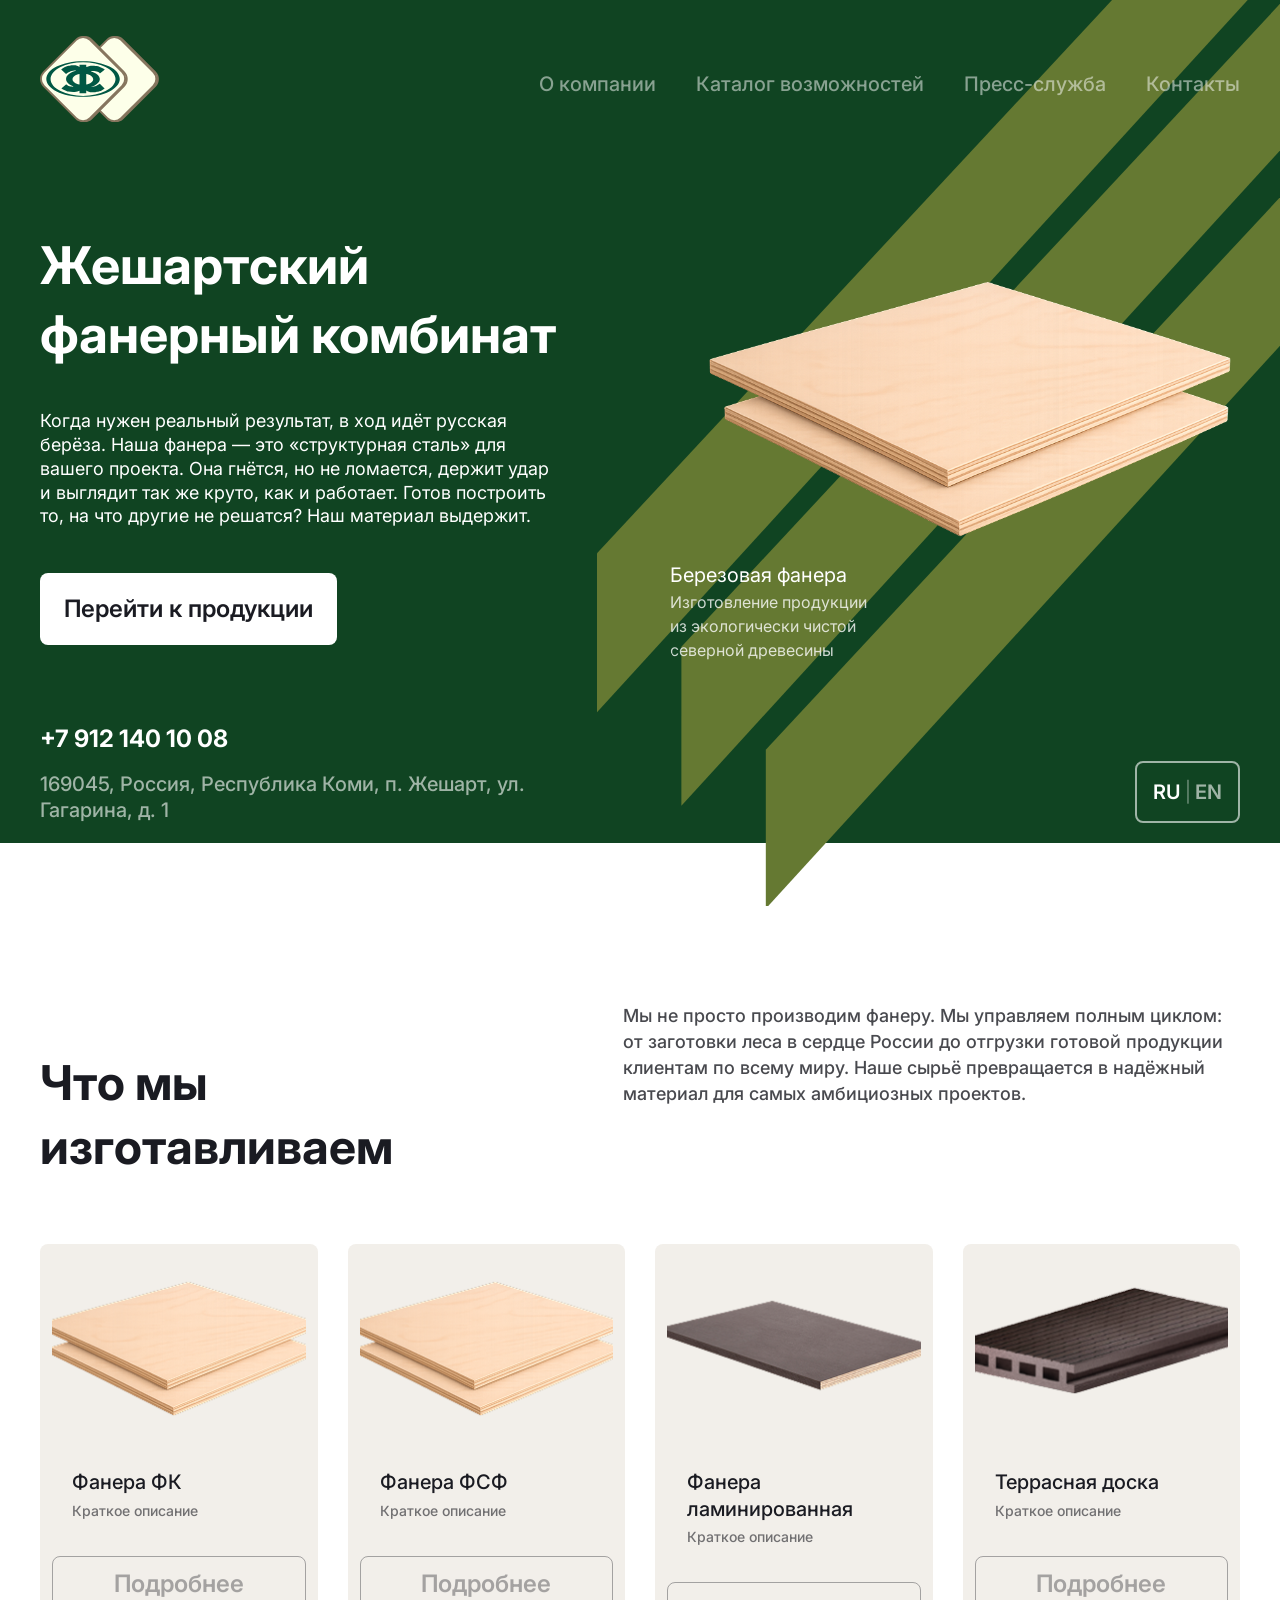
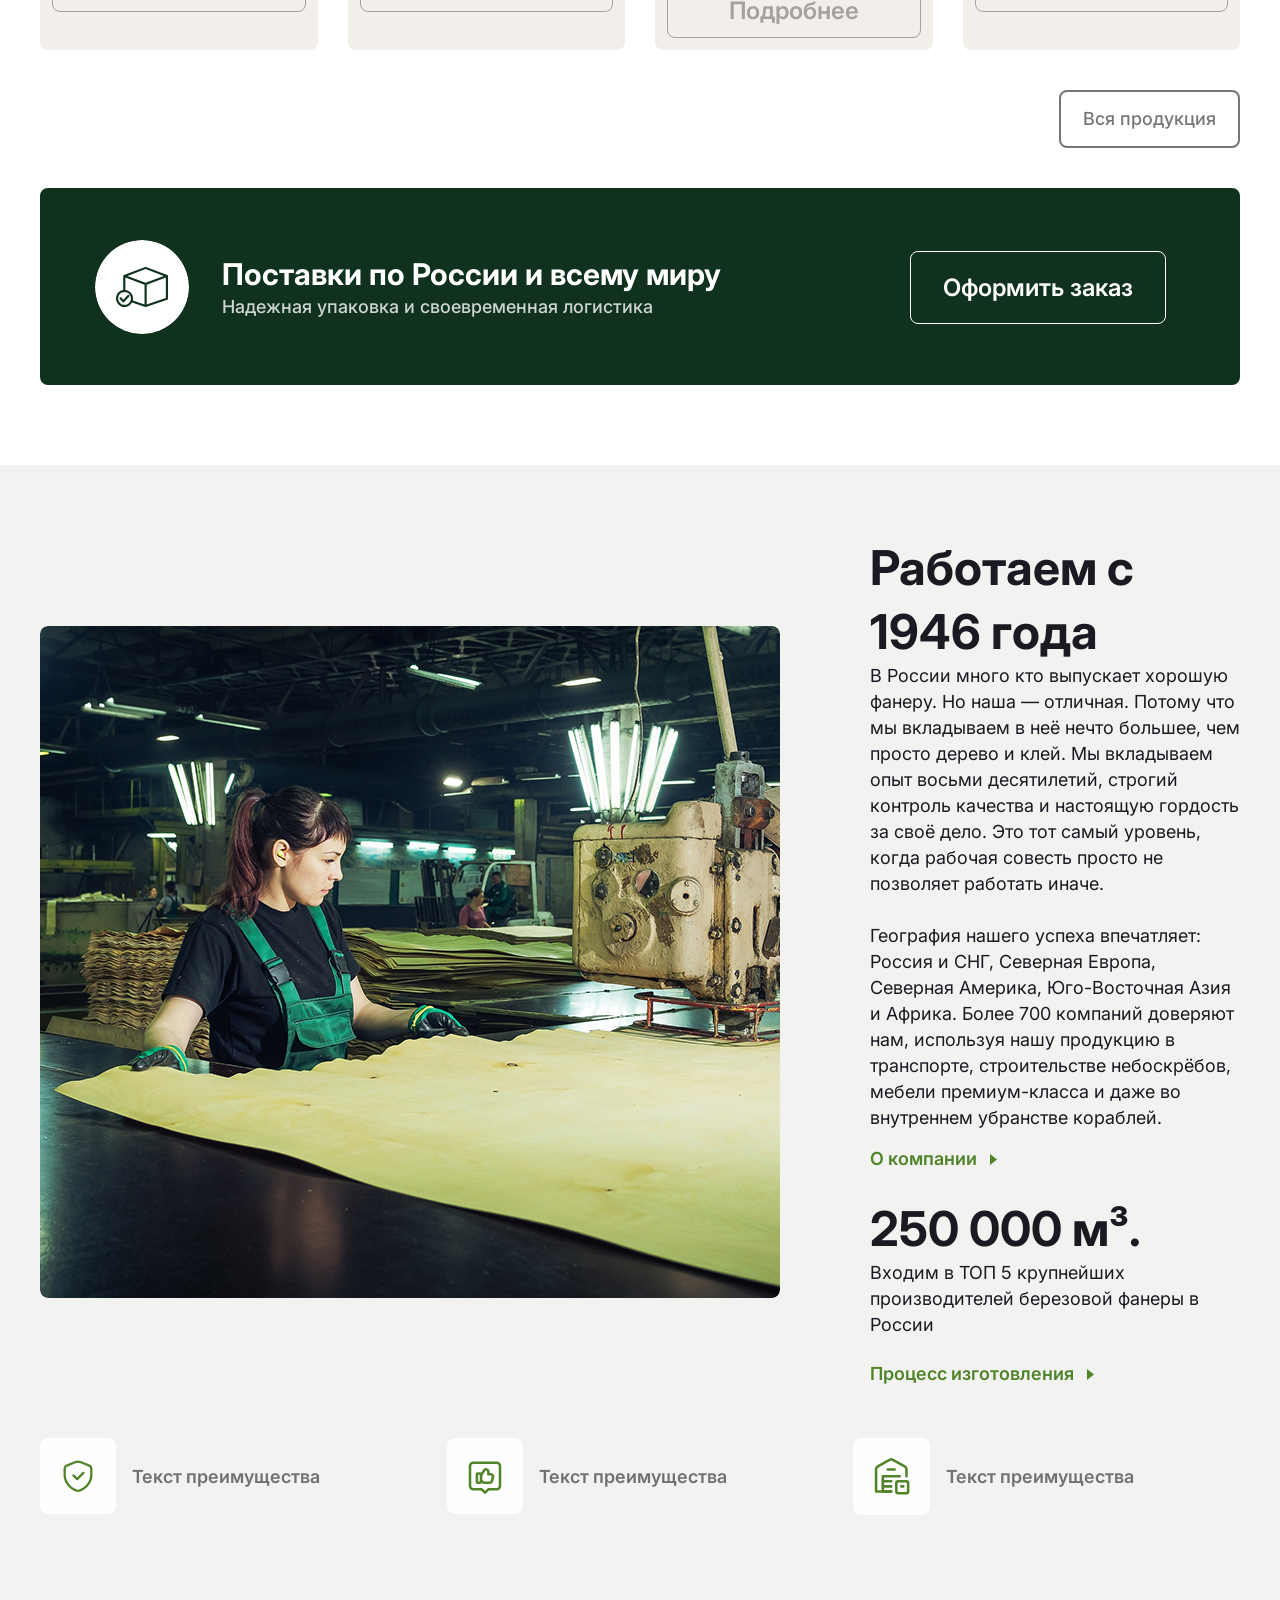
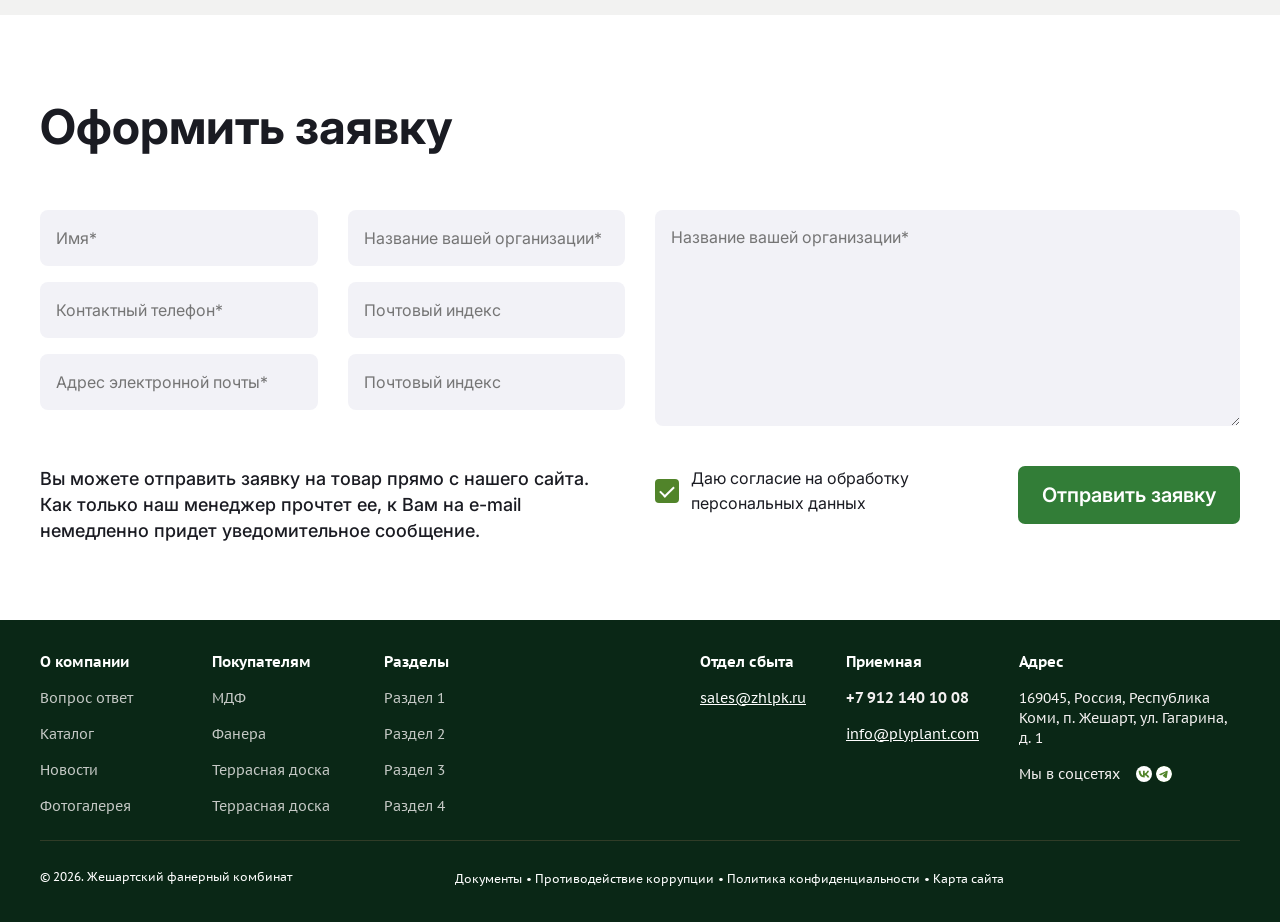
==== commit 51fb4d82: "Правки 01.07.2026" ====
--- a/index.html
+++ b/index.html
@@ -162,10 +162,10 @@
                     <a href="product.html" class="col-lg-3 col-md-6 mb-4">
                         <div class="card-product">
                             <div class="card-image">
-                                <img src="./image/product-1.png" alt="Фанера ФК">
+                                <img src="./image/product-1.png" alt="Фанера ФСФ">
                             </div>
                             <div class="card-body">
-                                <div class="card-title">Фанера ФК</div>
+                                <div class="card-title">Фанера ФСФ</div>
                                 <div class="card-subtitle">Краткое описание</div>
                             </div>
                             <div class="mt-3">
@@ -177,10 +177,10 @@
                     <a href="product.html" class="col-lg-3 col-md-6 mb-4">
                         <div class="card-product">
                             <div class="card-image">
-                                <img src="./image/product-2.png" alt="Фанера ФК">
+                                <img src="./image/product-2.png" alt="Фанера ламинированная">
                             </div>
                             <div class="card-body">
-                                <div class="card-title">Фанера ФК</div>
+                                <div class="card-title">Фанера ламинированная</div>
                                 <div class="card-subtitle">Краткое описание</div>
                             </div>
                             <div class="mt-3">
@@ -192,10 +192,10 @@
                     <a href="product.html" class="col-lg-3 col-md-6 mb-4">
                         <div class="card-product">
                             <div class="card-image">
-                                <img src="./image/product-3.png" alt="Фанера ФК">
+                                <img src="./image/product-3.png" alt="Террасная доска">
                             </div>
                             <div class="card-body">
-                                <div class="card-title">Фанера ФК</div>
+                                <div class="card-title">Террасная доска</div>
                                 <div class="card-subtitle">Краткое описание</div>
                             </div>
                             <div class="mt-3">
@@ -254,11 +254,11 @@
 
                     <!-- Правая колонка: текст -->
                     <div class="about-text-wrapper">
-                        <!-- Блок 1: с 1946 года -->
+                        <!-- Блок 1:Работаем  с 1946 года -->
                         <div>
                             <div>
                                 <div>
-                                    <div class="about-number">с 1946 года</div>
+                                    <div class="about-number">Работаем с 1946 года</div>
                                     <p class="about-text">
                                         В России много кто выпускает хорошую фанеру. Но наша — отличная. Потому что мы вкладываем в неё нечто большее, чем просто дерево и клей. Мы вкладываем опыт восьми десятилетий, строгий контроль качества и настоящую гордость за своё дело. Это тот самый уровень, когда рабочая совесть просто не позволяет работать иначе.
                                         <br><br>
@@ -270,10 +270,10 @@
                                 </a>
                             </div>
 
-                            <!-- Блок 2: 250.000 куб/м -->
+                            <!-- Блок 2: 250.000 м³ -->
                             <div class="mt-4">
                                 <div>
-                                    <div class="about-number">250.000 куб/м.</div>
+                                    <div class="about-number">250 000 м³.</div>
                                     <p class="about-text">Входим в ТОП 5 крупнейших производителей березовой фанеры в России</p>
                                 </div>
                                 <a href="production.html" class="about-link mt-2">Процесс изготовления</a>
@@ -407,14 +407,13 @@
                     <div class="footer-contacts">
                         <div class="footer-contact-col">
                             <div class="footer-title">Отдел сбыта</div>
+                            <a href="mailto:sales@zhlpk.ru" class="footer-email">sales@zhlpk.ru</a>
+                        </div>
+
+                        <div class="footer-contact-col">
+                            <div class="footer-title">Приемная</div>
                             <a href="tel:+7 912 140 10 08" class="footer-phone">+7 912 140 10 08</a>
-                            <a href="mailto:zavod@zhlpk.ru" class="footer-email">zavod@zhlpk.ru</a>
-                        </div>
-
-                        <div class="footer-contact-col">
-                            <div class="footer-title">Отдел</div>
-                            <a href="tel:+7 912 140 10 08" class="footer-phone">+7 912 140 10 08</a>
-                            <a href="mailto:zavod@zhlpk.ru" class="footer-email">zavod@zhlpk.ru</a>
+                            <a href="mailto:info@plyplant.com" class="footer-email">info@plyplant.com</a>
                         </div>
 
                         <div class="footer-location">
@@ -433,7 +432,7 @@
 
                 <!-- Нижняя часть: копирайт -->
                 <div class="footer-bottom">
-                    <a class="footer-copy">© 2026. Жешартский фанерный завод</a>
+                    <a class="footer-copy">© 2026. Жешартский фанерный комбинат</a>
                     <div class="col-lg-8">
                         <a href="documents.html" class="footer-copy footer-links">Документы</a>
                         <a href="#" class="footer-copy footer-links">• Противодействие коррупции</a>
--- a/css/common.css
+++ b/css/common.css
@@ -357,7 +357,6 @@
     cursor: pointer;
     transition: var(--transition-default);
     width: 100%;
-    max-width: 332px;
 }
 
 .sidebar-write .write-btn:hover {
--- a/css/article-detail.css
+++ b/css/article-detail.css
@@ -369,7 +369,6 @@
     background: rgba(31, 31, 31, 0.05);
     border-radius: 16px;
     padding: 21px 20px 24px;
-    margin-top: 24px;
 }
 
 .sidebar-contacts .contacts-title {
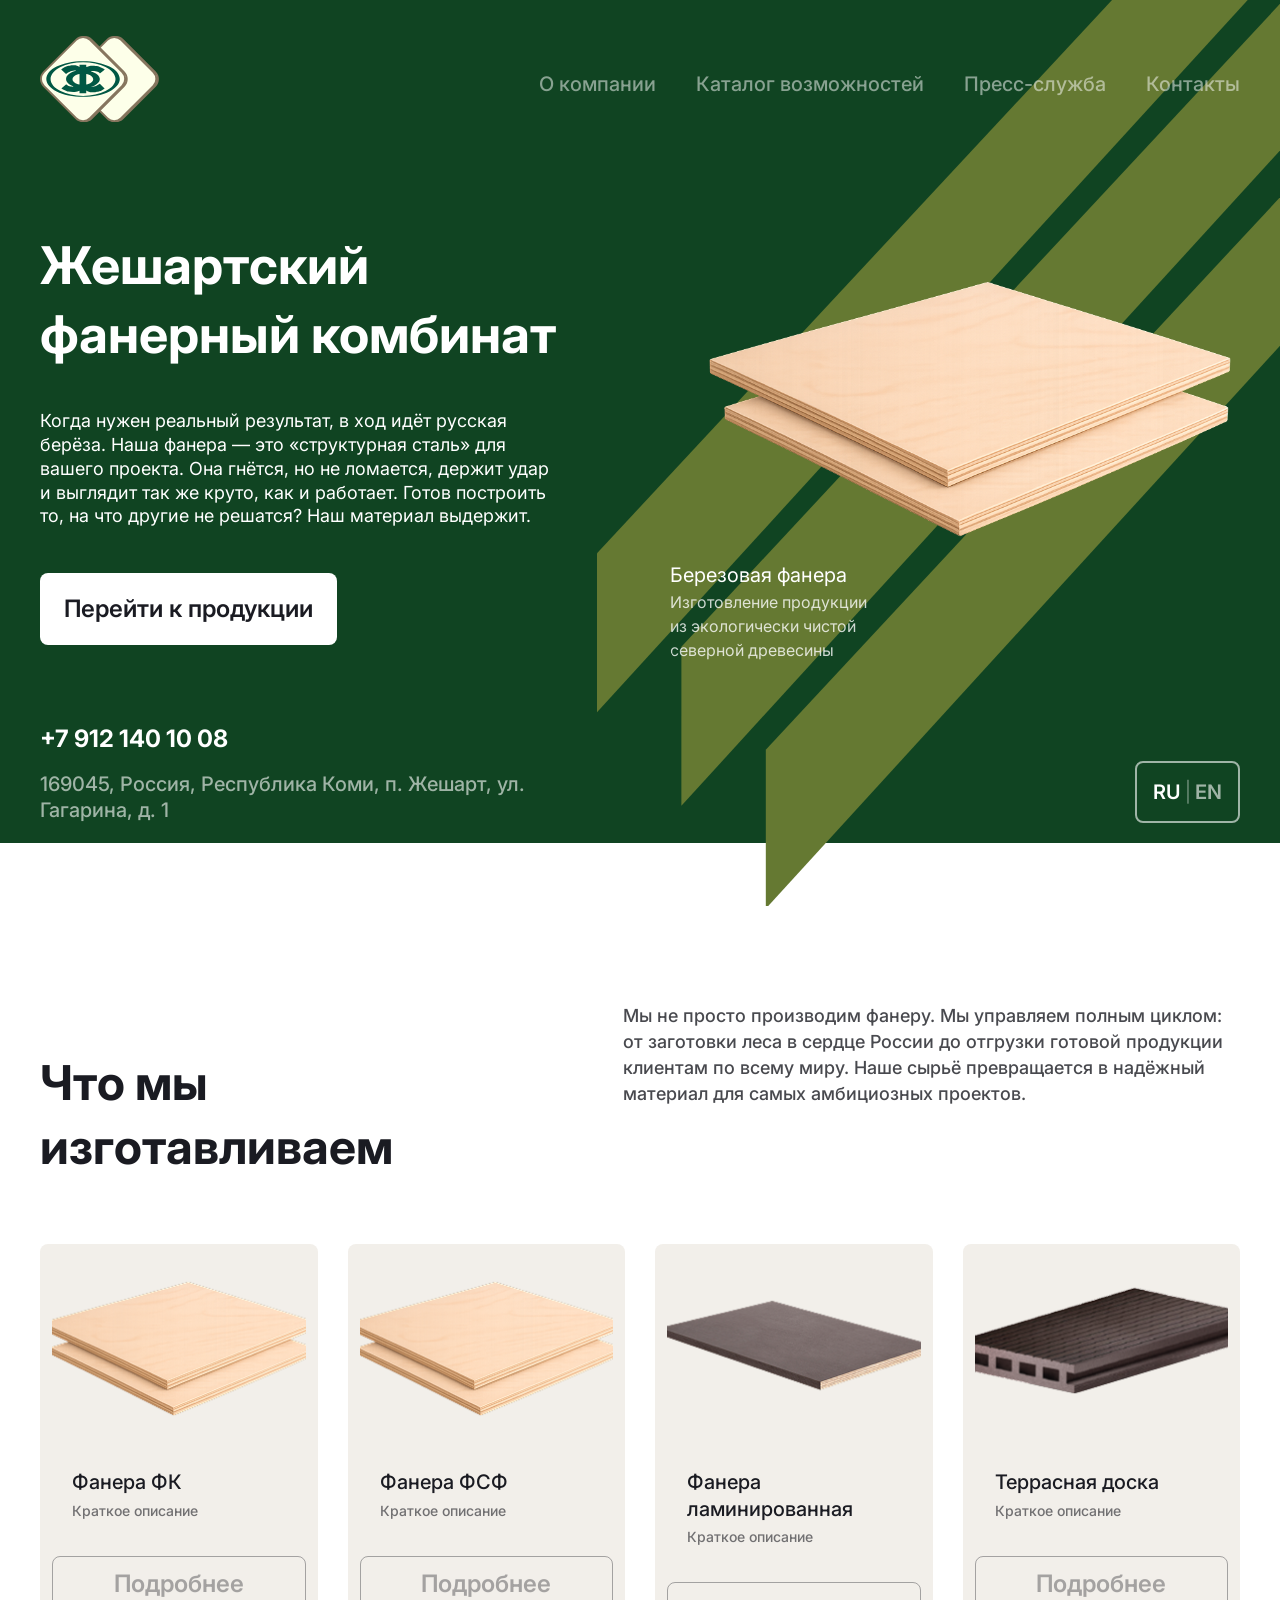
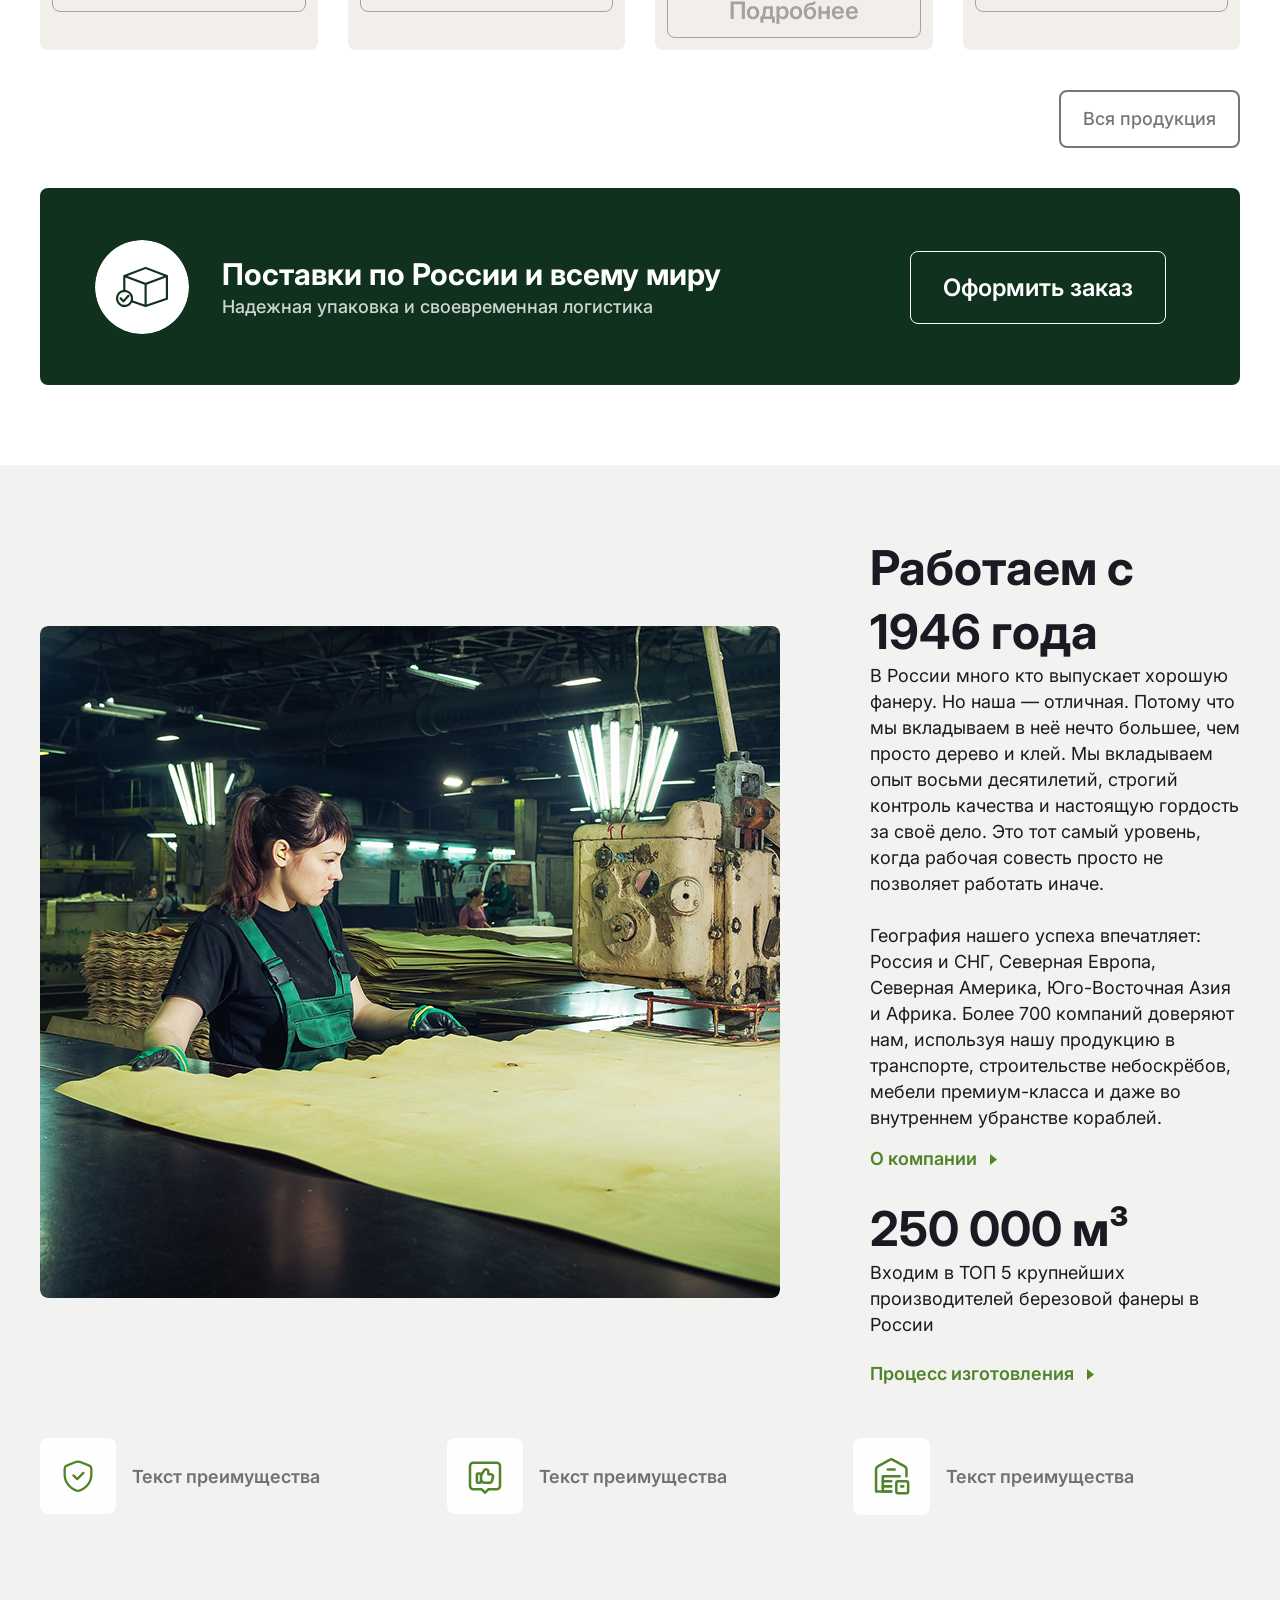
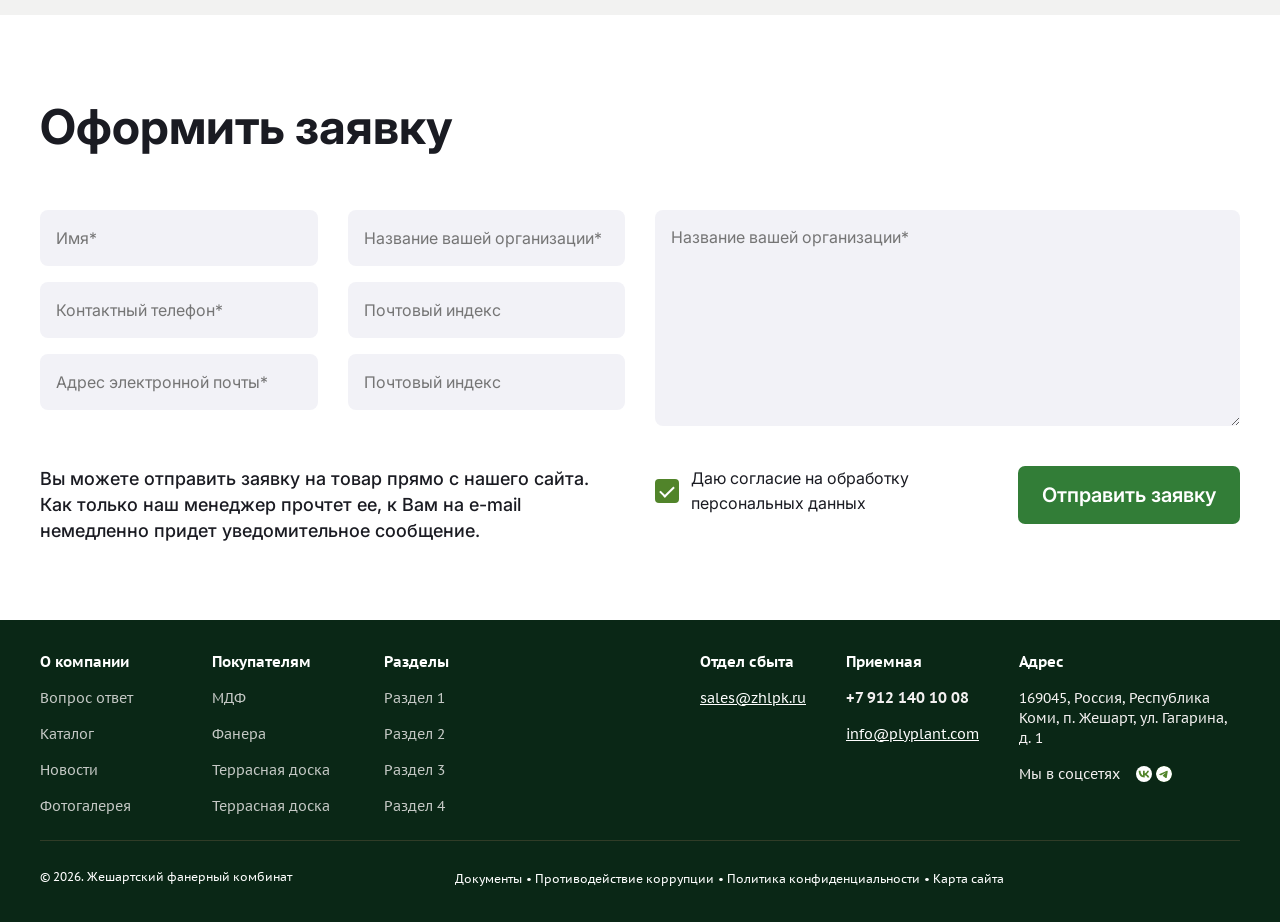
==== commit 8baeccb5: "убрал точку 250 000 м3" ====
--- a/index.html
+++ b/index.html
@@ -273,7 +273,7 @@
                             <!-- Блок 2: 250.000 м³ -->
                             <div class="mt-4">
                                 <div>
-                                    <div class="about-number">250 000 м³.</div>
+                                    <div class="about-number">250 000 м³</div>
                                     <p class="about-text">Входим в ТОП 5 крупнейших производителей березовой фанеры в России</p>
                                 </div>
                                 <a href="production.html" class="about-link mt-2">Процесс изготовления</a>
@@ -458,4 +458,4 @@
     <script src="js/scripts.js"></script>
 
 </body>
-</html>+</html>
